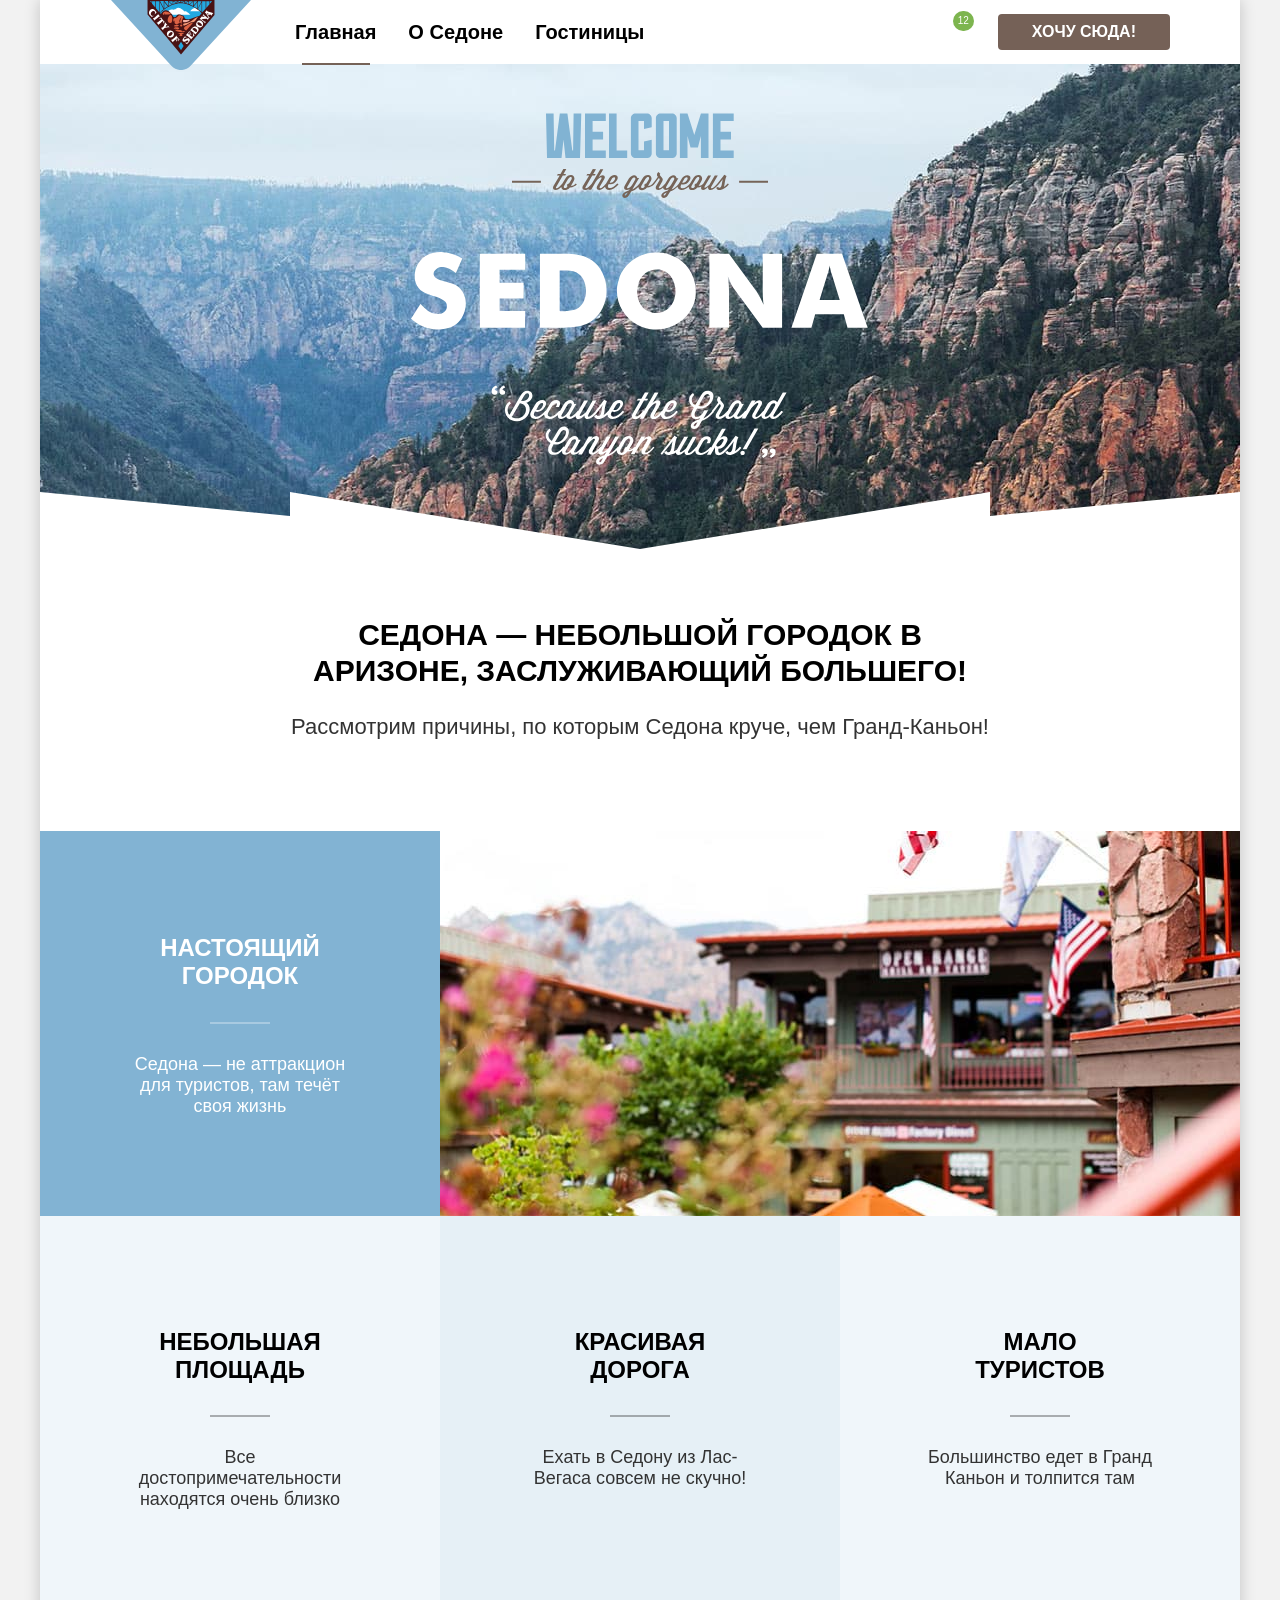
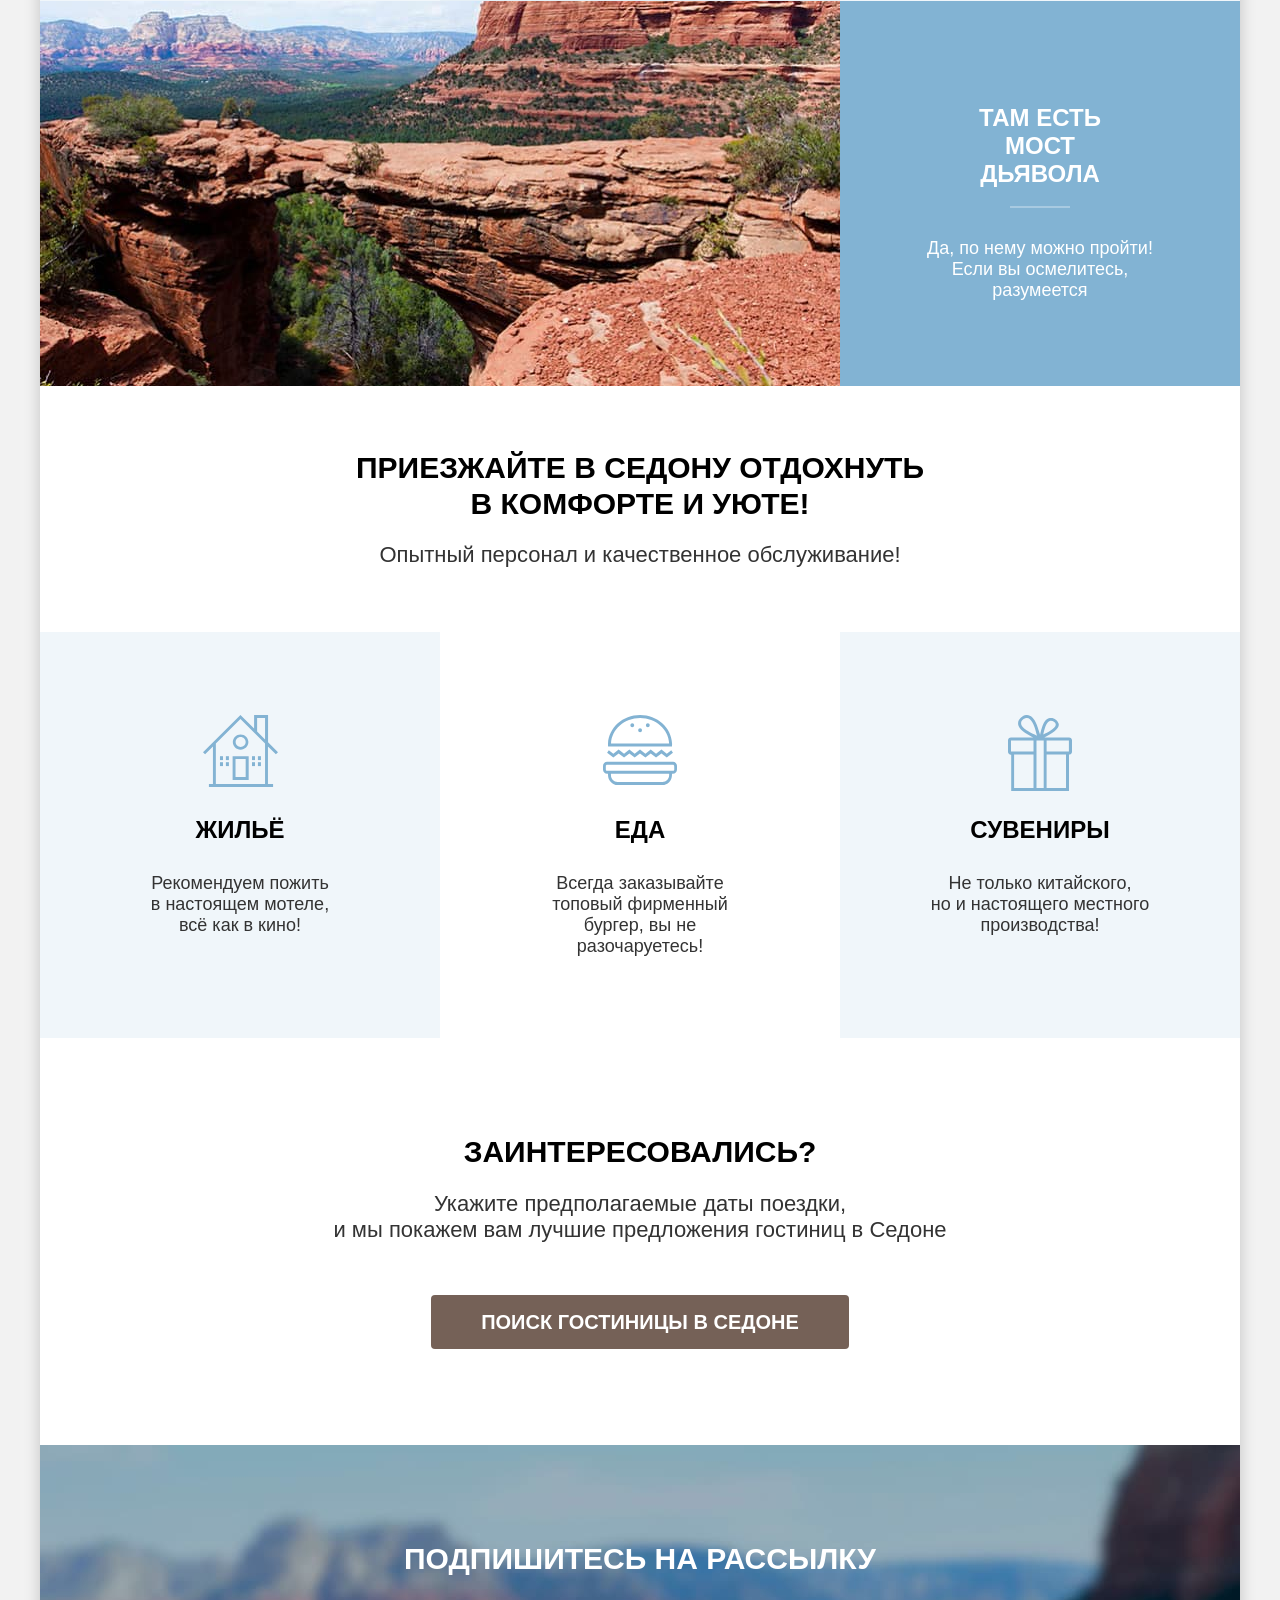
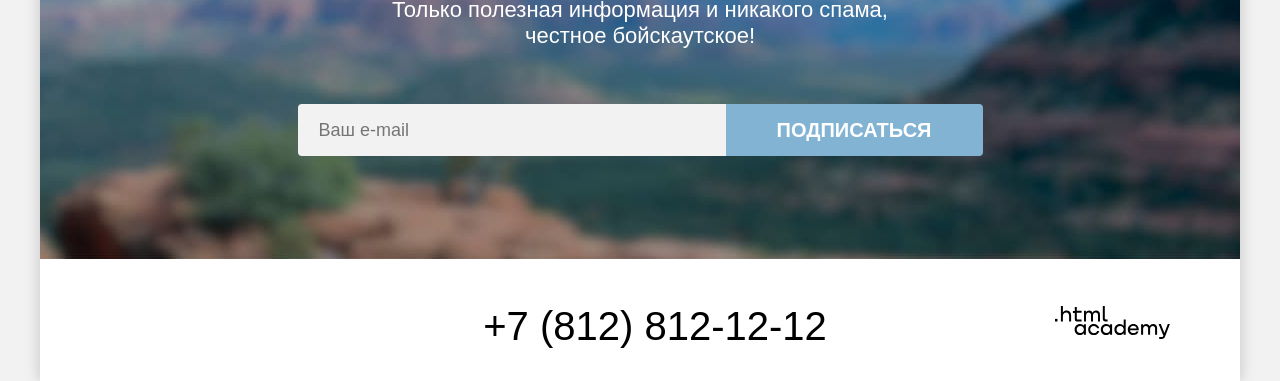
==== index.html @ 27dc3d80 "обновляет разметку и стили главной страницы" ====
<!DOCTYPE html>
<html lang="ru">

  <head>
    <meta charset="utf-8">
    <title>HTML Academy: Седона</title>
    <link rel="shortcut icon" href="./images/favicon.ico" type="image/x-icon" />
    <link rel="stylesheet" href="./styles/style.css">
  </head>

  <body>
    <div class="container">
      <header class="header">
        <a class="logo-link" href="#">
          <img class="logo-img" src="./images/logo/logo-sedona.svg" alt="Логотип Седоны" width="140" height="70">
        </a>
        <nav class="header-nav">
          <ul class="nav">
            <li class="nav-item">
              <a class="nav-link active" href="#">Главная</a>
            </li>
            <li class="nav-item">
              <a class="nav-link" href="#">О Седоне</a>
            </li>
            <li class="nav-item">
              <a class="nav-link" href="#">Гостиницы</a>
            </li>
          </ul>
          <ul class="user-nav">
            <li class="user-nav-item">
              <a class="user-nav-link search" href="#">
                <span class="visually-hidden">Поиск по сайту.</span>
              </a>
            </li>
            <li class="user-nav-item">
              <a class="user-nav-link favorite" href="#">
                <span class="visually-hidden">Избранные гостиницы и их количество.</span>
                <span class="favorite-number">12</span>
              </a>
            </li>
            <li class="user-nav-item">
              <a class="user-nav-link wish" href="#">Хочу сюда!</a>
            </li>
          </ul>
        </nav>
      </header>
      <main class="main">
        <section class="welcome">
          <h1 class="visually-hidden">Туристический центр Седона.</h1>
          <img class="welkome-img" src="./images/welkome/welcome-text.svg"
            alt="Надпись добро пожаловать в Седону на фоне каньёна." width="458" height="352">
        </section>
        <section class="reasons">
          <div class="description">
            <h2 class="description-title">
              Седона — небольшой городок в Аризоне, заслуживающий большего!
            </h2>
            <p class="description-text">
              Рассмотрим причины, по которым Седона круче, чем Гранд-Каньон!
            </p>
          </div>
          <ul class="reasons-list">
            <li class="reasons-list-img">
              <div class="reasons-box">
                <h3 class="reasons-img-title">Настоящий городок</h3>
                <p class="reasons-img-text">
                  Седона — не аттракцион для туристов, там течёт своя жизнь
                </p>
              </div>
              <img class="reasons-img" src="./images/reasons/real-city.jpg" alt="Фотография города с зеленью и домом."
                width="800" height="385">
            </li>
            <li class="reasons-list-item">
              <div class="reasons-box">
                <h3 class="reasons-list-title">Небольшая площадь</h3>
                <p class="reasons-list-text">
                  Все достопримечательности находятся очень близко
                </p>
              </div>
            </li>
            <li class="reasons-list-item">
              <div class="reasons-box">
                <h3 class="reasons-list-title">Красивая дорога</h3>
                <p class="reasons-list-text">
                  Ехать в Седону из Лас-Вегаса совсем не скучно!
                </p>
              </div>
            </li>
            <li class="reasons-list-item">
              <div class="reasons-box">
                <h3 class="reasons-list-title">Мало туристов</h3>
                <p class="reasons-list-text">
                  Большинство едет в Гранд Каньон и толпится там
                </p>
              </div>
            </li>
            <li class="reasons-list-img">
              <img class="reasons-img" src="./images/reasons/devil-bridge.jpg"
                alt="Фотография каньёна с каменным мостом." width="800" height="385">
              <div class="reasons-box">
                <h3 class="reasons-img-title">Там есть мост дьявола</h3>
                <p class="reasons-img-text">
                  Да, по нему можно пройти! Если вы осмелитесь, разумеется
                </p>
              </div>
            </li>
          </ul>
        </section>
        <section class="invite">
          <div class="invate-text-box">
            <h2 class="invite-title">
              Приезжайте в Седону отдохнуть в&nbsp;комфорте и уюте!
            </h2>
            <p class="invite-text">
              Опытный персонал и качественное обслуживание!
            </p>
          </div>
          <ul class="invite-card">
            <li class="invite-card-item house">
              <h3 class="invite-card-title">Жильё</h3>
              <p class="invite-card-text">
                Рекомендуем пожить в&nbsp;настоящем мотеле,
                <br>всё как в кино!
              </p>
            </li>
            <li class="invite-card-item food">
              <h3 class="invite-card-title">Еда</h3>
              <p class="invite-card-text">
                Всегда заказывайте топовый&nbsp;фирменный бургер, вы не разочаруетесь!
              </p>
            </li>
            <li class="invite-card-item present">
              <h3 class="invite-card-title">Сувениры</h3>
              <p class="invite-card-text">
                Не только китайского,
                <br>но и настоящего местного производства!
              </p>
            </li>
          </ul>
        </section>
        <section class="hotels">
          <h2 class="hotels-title">Заинтересовались?</h2>
          <p class="hotels-text">
            Укажите предполагаемые даты поездки,
            <br>и мы покажем вам лучшие предложения гостиниц в Седоне
          </p>
          <a class="hotels-link" href="#">Поиск гостиницы в Седоне</a>
        </section>
        <section class="subscription">
          <div class="subscription-box">
            <h2 class="subscription-tittle">Подпишитесь на рассылку</h2>
            <p class="subscription-text">
              Только полезная информация и никакого спама, честное бойскаутское!
            </p>
          </div>

          <form class="subscription-form" action="https://echo.htmlacademy.ru/" method="post">
            <input class="form-input" type="email" name="user-email" placeholder="Ваш e-mail" required>
            <button class="form-button" type="submit">Подписаться</button>
          </form>
        </section>
      </main>
      <footer class="footer">
        <section class="social">
          <h2 class="visually-hidden">Социальные сети.</h2>
          <ul class="social-list">
            <li class="social-item">
              <a class="social-link vk" href="https://vk.com/htmlacademy">
                <span class="visually-hidden">В Контакте.</span>
              </a>
            </li>
            <li class="social item">
              <a class="social-link telegram" href="https://t.me/htmlacademy">
                <span class="visually-hidden">Телеграм.</span>
              </a>
            </li>
            <li class="social item">
              <a class="social-link youtube" href="https://www.youtube.com/user/htmlacademyru">
                <span class="visually-hidden">Ютуб.</span>
              </a>
            </li>
          </ul>
        </section>
        <div>
          <a class="phone" href="tel:+78128121212">+7 (812) 812-12-12</a>
        </div>
        <div><a class="academy-link" href="https://htmlacademy.ru/">
            <img src="./images/logo/academy-logo.svg" alt="Логитип HTML академии." width="115" height="33">
          </a></div>

      </footer>
    </div>
  </body>

</html>
---- styles/style.css ----
@font-face {
	font-family: "PT Sans";
	src: url("../fonts/ptsans-400.woff2") format("woff2");
	font-weight: 400;
	font-style: normal;
	font-display: swap;
}

@font-face {
	font-family: "PT Sans";
	src: url("../fonts/ptsans-700.woff2") format("woff2");
	font-weight: 700;
	font-style: normal;
	font-display: swap;
}

.visually-hidden {
	position: absolute;
	width: 1px;
	height: 1px;
	margin: -1px;
	padding: 0;
	overflow: hidden;
	border: 0;
	clip: rect(0 0 0 0);
}

body {
	margin: 0;
	font-family: "PT Sans", Arial, sans-serif;
	font-weight: 400;
	font-size: 18px;
	line-height: 21px;
	background-color: #f2f2f2;
}

.container {
	display: flex;
	flex-direction: column;
	min-height: 100vh;
	background-color: #ffffff;
	width: 1200px;
	margin: 0 auto;
	box-shadow: 0 0 15px 0 rgba(0, 0, 0, 0.2);

}

.header {
	position: relative;

}

.logo-link {
	position: absolute;
	top: 0;
	left: 71px;
}

.logo-img {}

.header-nav {
	display: flex;
	justify-content: space-between;
	margin-left: 239px;
	margin-right: 70px;
}

.nav {
	margin: 0;
	padding: 0;
	list-style: none;
	display: flex;
	flex-wrap: wrap;
	max-width: 500px;
}

.nav-item {}

.nav-link {
	display: block;
	box-sizing: border-box;
	padding: 20px 16px;
	color: #000000;
	font-weight: 700;
	font-size: 20px;
	line-height: 24px;
	text-decoration: none;

}

.active {
	position: relative;
}

.active::before {
	position: absolute;
	content: "";
	width: 68px;
	height: 2px;
	background-color: #756257;
	bottom: -1px;
	left: calc(50% - 34px);
}

.user-nav {
	margin: 0;
	padding: 14px 0 14px;
	list-style: none;
	width: 320px;
	display: flex;
	flex-wrap: wrap;
	justify-content: flex-end;
}

.user-nav-item {}

.user-nav-link {
	display: block;
	text-decoration: none;
	margin-right: 9px;
}

.search {
	width: 36px;
	height: 36px;
	background-image: url("../images/icons/search.svg");
	background-position: center;
	background-repeat: no-repeat;

}

.favorite {
	width: 36px;
	height: 36px;
	background-image: url("../images/icons/favorites.svg");
	background-repeat: no-repeat;
	background-position: center;
	position: relative;
}

.favorite-number {
	color: #ffffff;
	font-weight: 400;
	font-size: 10px;
	line-height: 10px;
	background-color: #7DB54F;
	min-width: 20px;
	height: 20px;
	border-radius: 12px;
	position: absolute;
	left: 15px;
	top: -3px;
	box-sizing: border-box;
	padding: 5px;
}

.wish {
	color: #ffffff;
	font-weight: 700;
	font-size: 16px;
	line-height: 20px;
	background-color: #756157;
	text-transform: uppercase;
	border-radius: 4px;
	padding: 8px 34px;
	max-width: 300px;
	margin-right: 0;
	margin-left: 15px;
}

.main {
	flex-grow: 1;
}

.welcome {
	background-color: #2d4758;
	background-image: url(../images/welkome/white-vector.svg), url(../images/welkome/index-background.jpg);
	background-repeat: no-repeat;
	background-size: 100% auto, cover;
	background-position: bottom, 0 0;
	min-height: 485px;
	box-sizing: border-box;
}

.welkome-img {
	display: block;
	margin: 0 auto;
	padding-top: 49px;
	padding-bottom: 84px;
}

.reasons {}

.description {
	margin: 0 auto;
	padding: 43px 0 69px;
	text-align: center;
	max-width: 700px;
}

.description-title {
	color: #000000;
	font-weight: 700;
	font-size: 30px;
	line-height: 36px;
	text-transform: uppercase;
}

.description-text {
	color: #333333;
	font-weight: 400;
	font-size: 22px;
	line-height: 26px;
}

.reasons-list {
	margin: 0;
	padding: 0;
	list-style: none;
	display: flex;
	flex-wrap: wrap;
}

.reasons-list-item {
	width: 400px;
	min-height: 385px;
	background-color: rgba(131, 179, 211, 0.12);
	flex-grow: 1;
}

.reasons-list-item:nth-child(2n-1) {
	background-color: rgba(131, 179, 211, 0.2);
}

.reasons-list-img {
	display: flex;
	width: 100%;
	background: #82b3d3;
	flex-grow: 1;
}

.reasons-img {
	display: block;
	min-width: 800px;
	height: auto;
	object-fit: cover;
}

.reasons-box {
	display: flex;
	flex-wrap: wrap;
	width: 230px;
	margin: 0 auto;
}

.reasons-list-title {
	position: relative;
	color: #000000;
	font-weight: 700;
	font-size: 24px;
	line-height: 28px;
	text-align: center;
	text-transform: uppercase;
	width: 175px;
	margin: 0 auto;
	padding: 112px 0 33px;
}

.reasons-list-title::before {
	position: absolute;
	content: "";
	width: 60px;
	height: 2px;
	background-color: rgba(0, 0, 0, 0.3);
	bottom: 0;
	left: calc(50% - 30px);
}

.reasons-list-text {
	color: #333333;
	font-weight: 400;
	font-size: 18px;
	line-height: 21px;
	text-align: center;
	padding: 12px 0 46px;
}

.reasons-img-title {
	position: relative;
	color: #ffffff;
	font-weight: 700;
	font-size: 24px;
	line-height: 28px;
	text-align: center;
	text-transform: uppercase;
	width: 172px;
	margin: 0 auto;
	padding: 103px 0 0;
}

.reasons-img-title::before {
	position: absolute;
	content: "";
	width: 60px;
	height: 2px;
	background-color: rgba(255, 255, 255, 0.3);
	bottom: 0;
	left: calc(50% - 30px);
}

.reasons-img-text {
	color: #ffffff;
	font-weight: 400;
	font-size: 18px;
	line-height: 21px;
	text-align: center;
	padding: 12px 0 46px;
}


.invite {}

.invate-text-box {
	max-width: 600px;
	margin: 0 auto;
	padding: 0;
	box-sizing: border-box;

}

.invite-title {
	margin: 0;
	padding: 64px 0 20px;
	color: #000000;
	font-weight: 700;
	font-size: 30px;
	line-height: 36px;
	text-align: center;
	text-transform: uppercase;

}

.invite-text {
	margin: 0;
	padding: 0 0 64px;
	color: #333333;
	font-weight: 400;
	font-size: 22px;
	line-height: 26px;
	text-align: center;
}

.invite-card {
	margin: 0;
	padding: 0;
	list-style: none;
	display: flex;
	flex-wrap: wrap;
}

.invite-card-item {
	width: 400px;
	padding: 184px 0 81px;
	text-align: center;
	background-repeat: no-repeat;
	background-position: center 83px;
	flex-grow: 1;
}

.invite-card-item:nth-child(2n-1) {
	background-color: rgba(131, 179, 211, 0.12);
}

.invite-card-title {
	color: #000000;
	font-weight: 700;
	font-size: 24px;
	line-height: 28px;
	text-transform: uppercase;
	width: 230px;
	margin: 0 auto 29px;
}

.invite-card-text {
	color: #333333;
	font-weight: 400;
	font-size: 18px;
	line-height: 21px;
	width: 230px;
	margin: 0 auto;
}

.house {
	background-image: url(../images/invite-card/house.svg);
}

.food {
	background-image: url(../images/invite-card/food.svg);
}

.present {
	background-image: url(../images/invite-card/present.svg);
}

.hotels {
	text-align: center;
	max-width: 700px;
	margin: 0 auto;
	padding: 96px 0 44px;
	box-sizing: border-box;
}

.hotels-title {
	margin: 0 0 21px;
	color: #000000;
	font-weight: 700;
	font-size: 30px;
	line-height: 36px;
	text-transform: uppercase;
}

.hotels-text {
	margin: 0;
	color: #333333;
	font-weight: 400;
	font-size: 22px;
	line-height: 26px;
}

.hotels-link {
	display: inline-block;
	color: #ffffff;
	font-weight: 700;
	font-size: 20px;
	line-height: 36px;
	background-color: #756157;
	text-transform: uppercase;
	text-decoration: none;
	border-radius: 4px;
	padding: 9px 50px;
	margin: 52px 0;
}

.subscription {
	background-color: #2d4758;
	background-image: url(../images/form/input-background.jpg);
	background-repeat: no-repeat;
	background-size: cover;
	background-position: 0 0;
	min-height: 414px;
	box-sizing: border-box;
}

.subscription-box {
	max-width: 500px;
	margin: 0 auto;
	text-align: center;
}

.subscription-tittle {
	margin: 0;
	color: #ffffff;
	font-weight: 700;
	font-size: 30px;
	line-height: 36px;
	text-transform: uppercase;
	padding: 96px 0 20px;
}

.subscription-text {
	margin: 0 0 55px;
	color: #ffffff;
	font-weight: 400;
	font-size: 22px;
	line-height: 26px;

}

.subscription-form {
	display: flex;
	margin: 0 auto;
	width: 685px;
}

.form-input {
	width: 452px;
	font-family: inherit;
	color: #000000;
	font-weight: 400;
	font-size: 18px;
	line-height: 24px;
	background-color: #f2f2f2;
	padding-left: 21px;
	border: none;
	border-top-left-radius: 4px;
	border-bottom-left-radius: 4px;
}

.form-button {
	font-family: inherit;
	color: #ffffff;
	font-weight: 700;
	font-size: 20px;
	line-height: 36px;
	text-align: center;
	text-transform: uppercase;
	background-color: #82B3D3;
	padding: 8px 51px;
	border: none;
	border-top-right-radius: 4px;
	border-bottom-right-radius: 4px;
}

.footer {
	display: flex;
	padding: 47px 70px 30px;
	column-gap: 145px;
}

.social {}

.social-list {
	margin: 0;
	padding: 0;
	list-style: none;
	display: flex;
	flex-wrap: wrap;
	width: 200px;
}

.social-item {}

.social-link {
	display: block;
	width: 47px;
	height: 40px;
	background-repeat: no-repeat;
	background-position: center;
}

.vk {
	background-image: url("../images/icons/icon-vk.svg");
}

.telegram {
	background-image: url("../images/icons/icon-telegram.svg");
}

.youtube {
	background-image: url("../images/icons/icon-youtube.svg");
}

.phone {
	display: block;
	color: #000000;
	font-weight: 400;
	font-size: 40px;
	line-height: 40px;
	text-transform: uppercase;
	text-align: center;
	text-decoration: none;
	width: 400px;
	flex-grow: 1;
	white-space: nowrap;
	padding: 0 0 5px;
}

.academy-link {
	width: 170px;
	text-align: end;
	display: block;
}
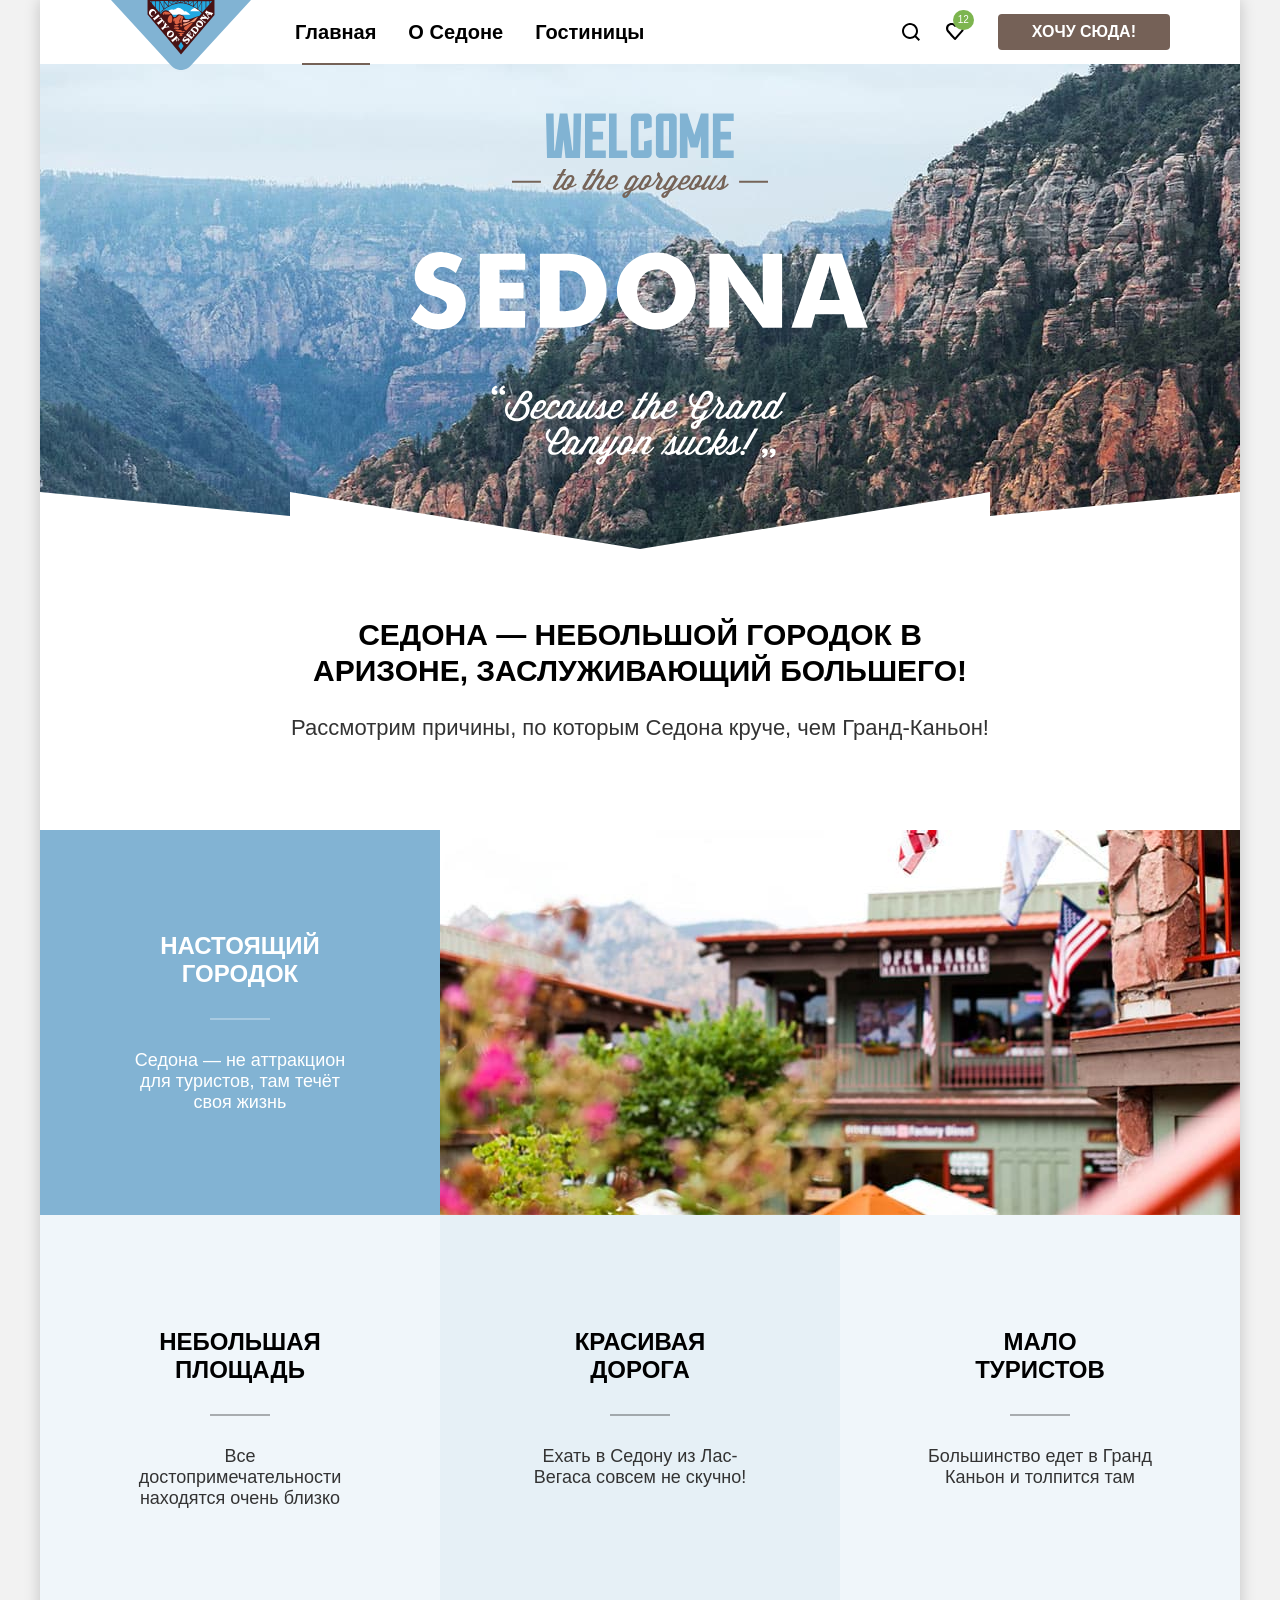
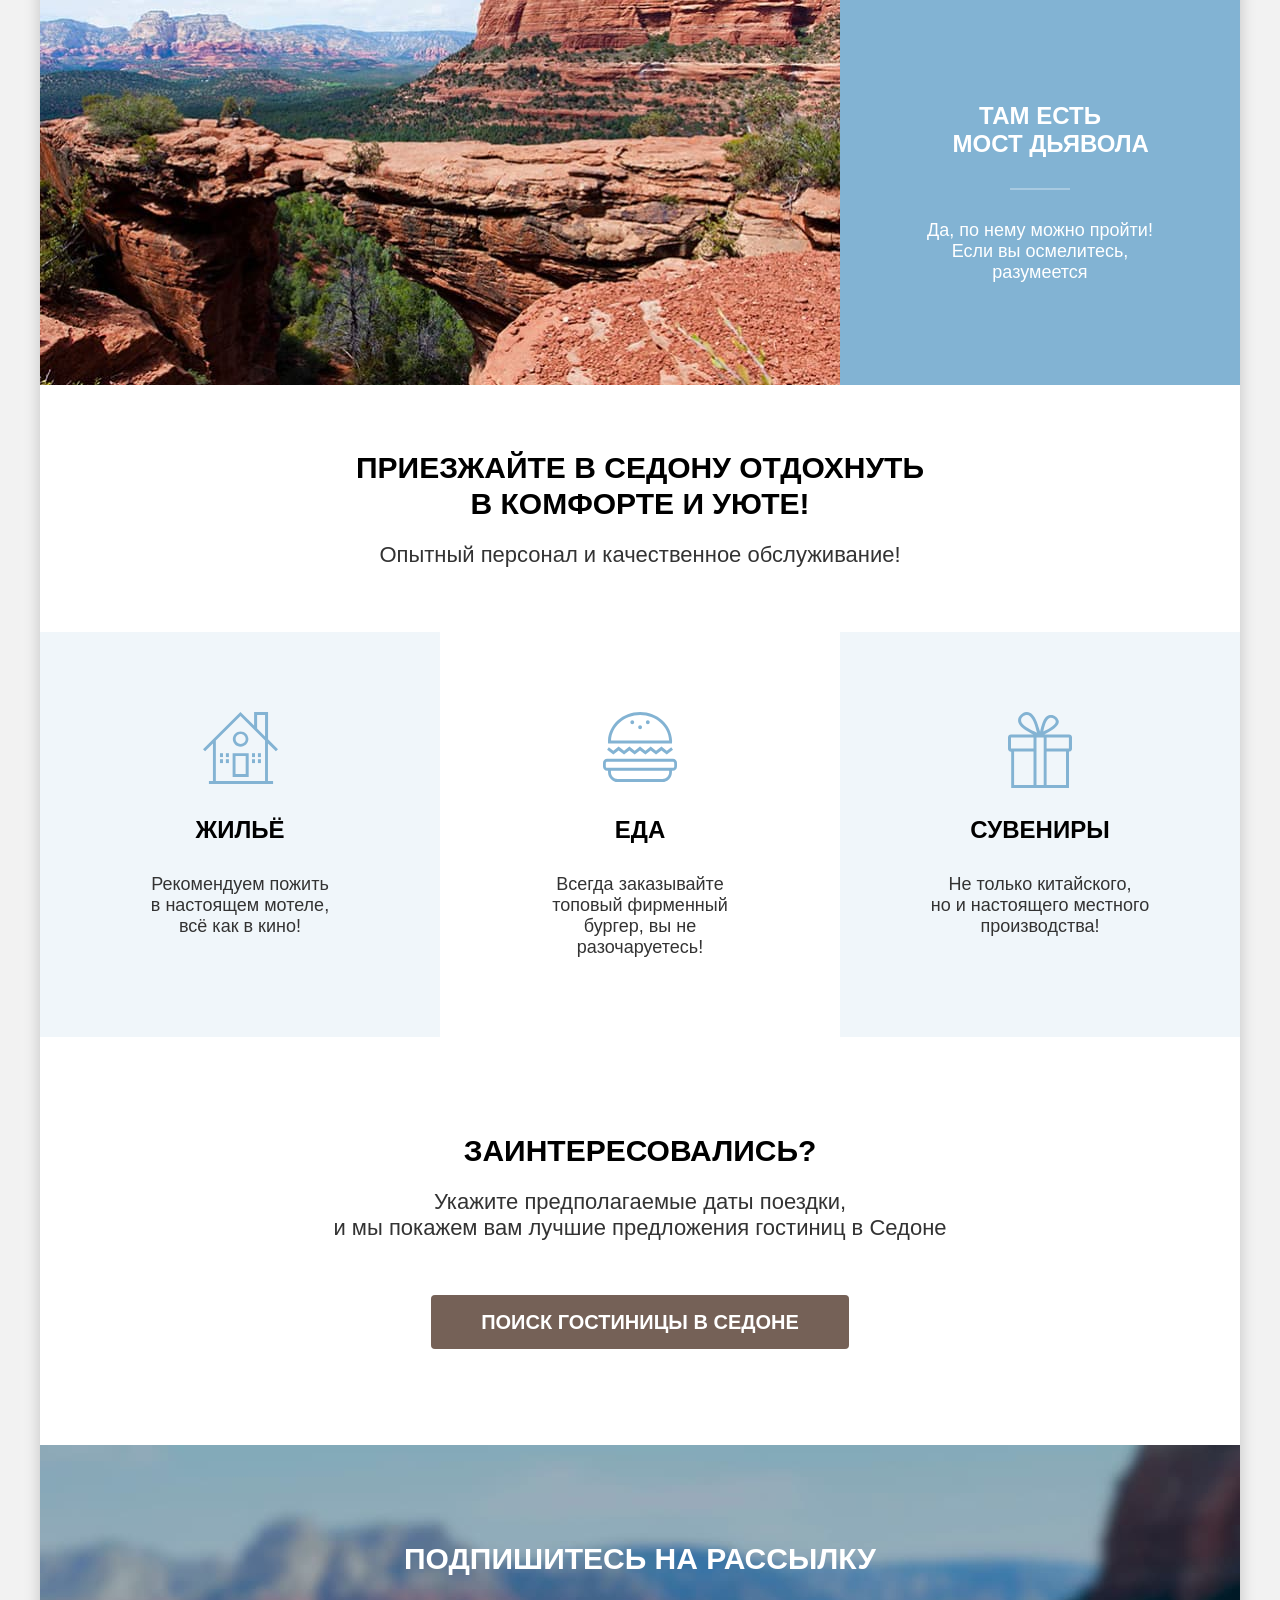
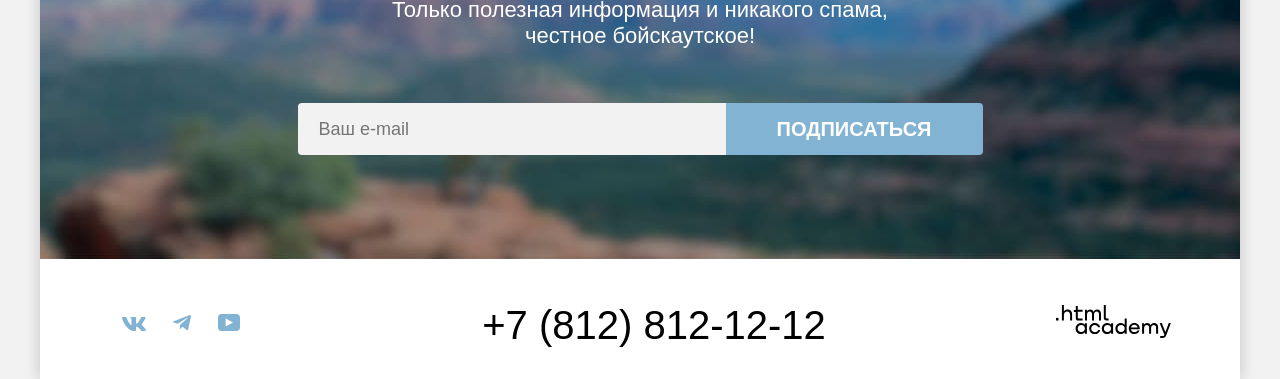
==== commit 3abd33ca: "исправляет отступы и блок подписки" ====
--- a/index.html
+++ b/index.html
@@ -23,17 +23,27 @@
               <a class="nav-link" href="#">О Седоне</a>
             </li>
             <li class="nav-item">
-              <a class="nav-link" href="#">Гостиницы</a>
+              <a class="nav-link" href="./hotels.html">Гостиницы</a>
             </li>
           </ul>
           <ul class="user-nav">
             <li class="user-nav-item">
               <a class="user-nav-link search" href="#">
+                <svg width="18" height="18" viewBox="0 0 18 18" fill="none" xmlns="http://www.w3.org/2000/svg">
+                  <path
+                    d="M18 16.5083L14.3 12.8287C15.3 11.5359 16 9.8453 16 7.9558C16 3.58011 12.4 0 8 0C3.6 0 0 3.67956 0 8.05525C0 12.4309 3.6 16.011 8 16.011C9.8 16.011 11.5 15.4144 12.9 14.3204L16.6 18L18 16.5083ZM8 14.0221C4.7 14.0221 2 11.337 2 8.05525C2 4.77348 4.7 2.0884 8 2.0884C11.3 2.0884 14 4.77348 14 8.05525C14 11.337 11.3 14.0221 8 14.0221Z"
+                    fill="currentColor" />
+                </svg>
                 <span class="visually-hidden">Поиск по сайту.</span>
               </a>
             </li>
             <li class="user-nav-item">
               <a class="user-nav-link favorite" href="#">
+                <svg width="18" height="17" viewBox="0 0 18 17" fill="none" xmlns="http://www.w3.org/2000/svg">
+                  <path
+                    d="M8.9 17C8.6 17 8.3 16.9 8.1 16.6C2.7 10.5 1.4 9.1 1.1 8.7C0.4 7.8 0 6.6 0 5.4C0 2.4 2.4 0 5.5 0C6.8 0 8 0.5 9 1.3C10 0.5 11.3 0 12.5 0C15.5 0 18 2.4 18 5.4C18 6.7 17.5 7.9 16.7 8.8L9.7 16.7C9.5 16.9 9.3 17 8.9 17ZM2.9 7.5C3.2 7.9 6.4 11.5 9 14.4L15.2 7.4C15.7 6.9 15.9 6.2 15.9 5.4C15.9 3.6 14.4 2.1 12.6 2.1C11.6 2.1 10.6 2.6 9.9 3.4C9.6 3.7 9.3 3.8 9 3.8C8.7 3.8 8.4 3.6 8.2 3.4C7.5 2.6 6.5 2.1 5.5 2.1C3.7 2.1 2.2 3.6 2.2 5.4C2.1 6.3 2.5 7 2.9 7.5C2.8 7.5 2.8 7.5 2.9 7.5Z"
+                    fill="currentColor" />
+                </svg>
                 <span class="visually-hidden">Избранные гостиницы и их количество.</span>
                 <span class="favorite-number">12</span>
               </a>
@@ -61,9 +71,9 @@
           </div>
           <ul class="reasons-list">
             <li class="reasons-list-img">
-              <div class="reasons-box">
-                <h3 class="reasons-img-title">Настоящий городок</h3>
-                <p class="reasons-img-text">
+              <div class="reasons-box reasons-box-img">
+                <h3 class="reasons-list-title reasons-img-title">Настоящий городок</h3>
+                <p class="reasons-list-text reasons-img-text">
                   Седона — не аттракцион для туристов, там течёт своя жизнь
                 </p>
               </div>
@@ -97,9 +107,9 @@
             <li class="reasons-list-img">
               <img class="reasons-img" src="./images/reasons/devil-bridge.jpg"
                 alt="Фотография каньёна с каменным мостом." width="800" height="385">
-              <div class="reasons-box">
-                <h3 class="reasons-img-title">Там есть мост дьявола</h3>
-                <p class="reasons-img-text">
+              <div class="reasons-box reasons-box-img">
+                <h3 class="reasons-list-title reasons-img-title">Там есть мост&nbsp;дьявола</h3>
+                <p class="reasons-list-text reasons-img-text">
                   Да, по нему можно пройти! Если вы осмелитесь, разумеется
                 </p>
               </div>
@@ -146,9 +156,9 @@
           </p>
           <a class="hotels-link" href="#">Поиск гостиницы в Седоне</a>
         </section>
-        <section class="subscription">
+        <section class="subscription subscription-index">
           <div class="subscription-box">
-            <h2 class="subscription-tittle">Подпишитесь на рассылку</h2>
+            <h2 class="subscription-title">Подпишитесь на рассылку</h2>
             <p class="subscription-text">
               Только полезная информация и никакого спама, честное бойскаутское!
             </p>
@@ -166,17 +176,32 @@
           <ul class="social-list">
             <li class="social-item">
               <a class="social-link vk" href="https://vk.com/htmlacademy">
-                <span class="visually-hidden">В Контакте.</span>
+                <svg width="24" height="14" viewBox="0 0 24 14" fill="none" xmlns="http://www.w3.org/2000/svg">
+                  <path fill-rule="evenodd" clip-rule="evenodd"
+                    d="M23.45 0.948C23.616 0.402 23.45 0 22.655 0H20.03C19.362 0 19.054 0.347 18.887 0.73C18.887 0.73 17.552 3.926 15.661 6.002C15.049 6.604 14.771 6.795 14.437 6.795C14.27 6.795 14.019 6.604 14.019 6.057V0.948C14.019 0.292 13.835 0 13.279 0H9.151C8.734 0 8.483 0.304 8.483 0.593C8.483 1.214 9.429 1.358 9.526 3.106V6.904C9.526 7.737 9.373 7.888 9.039 7.888C8.149 7.888 5.984 4.677 4.699 1.003C4.45 0.288 4.198 0 3.527 0H0.9C0.15 0 0 0.347 0 0.73C0 1.412 0.89 4.8 4.145 9.281C6.315 12.341 9.37 14 12.153 14C13.822 14 14.028 13.632 14.028 12.997V10.684C14.028 9.947 14.186 9.8 14.715 9.8C15.105 9.8 15.772 9.992 17.33 11.467C19.11 13.216 19.403 14 20.405 14H23.03C23.78 14 24.156 13.632 23.94 12.904C23.702 12.18 22.852 11.129 21.725 9.882C21.113 9.172 20.195 8.407 19.916 8.024C19.527 7.533 19.638 7.314 19.916 6.877C19.916 6.877 23.116 2.451 23.449 0.948H23.45Z"
+                    fill="currentColor" />
+                </svg>
+                <span class="visually-hidden">Ссылка на Вконтакте.</span>
               </a>
             </li>
             <li class="social item">
               <a class="social-link telegram" href="https://t.me/htmlacademy">
-                <span class="visually-hidden">Телеграм.</span>
+                <svg width="18" height="16" viewBox="0 0 18 16" fill="none" xmlns="http://www.w3.org/2000/svg">
+                  <path
+                    d="M16.785 0.0992597L0.840489 6.24776C-0.247661 6.68481 -0.241365 7.29184 0.640845 7.56253L4.73445 8.83953L14.2058 2.8637C14.6537 2.59121 15.0629 2.7378 14.7265 3.03636L7.05283 9.96185H7.05103L7.05283 9.96275L6.77045 14.1823C7.18413 14.1823 7.36669 13.9925 7.59871 13.7686L9.58705 11.8351L13.7229 14.89C14.4855 15.31 15.0332 15.0941 15.2229 14.1841L17.9379 1.38885C18.2158 0.274623 17.5126 -0.229883 16.785 0.0992597Z"
+                    fill="currentColor" />
+                </svg>
+                <span class="visually-hidden">Ссылка на Телеграм.</span>
               </a>
             </li>
             <li class="social item">
               <a class="social-link youtube" href="https://www.youtube.com/user/htmlacademyru">
-                <span class="visually-hidden">Ютуб.</span>
+                <svg width="22" height="17" viewBox="0 0 22 17" fill="none" xmlns="http://www.w3.org/2000/svg">
+                  <path
+                    d="M18.607 0H3.17413C1.31343 0 0 1.59375 0 3.4V13.4937C0 15.4062 1.31343 17 3.17413 17H18.8259C20.4677 17 22 15.4062 22 13.6V3.4C21.7811 1.59375 20.4677 0 18.607 0ZM7.66169 12.5375V4.4625L14.995 8.5L7.66169 12.5375Z"
+                    fill="currentColor" />
+                </svg>
+                <span class="visually-hidden">Ссылка на Ютуб.</span>
               </a>
             </li>
           </ul>
@@ -185,7 +210,42 @@
           <a class="phone" href="tel:+78128121212">+7 (812) 812-12-12</a>
         </div>
         <div><a class="academy-link" href="https://htmlacademy.ru/">
-            <img src="./images/logo/academy-logo.svg" alt="Логитип HTML академии." width="115" height="33">
+            <svg width="115" height="33" viewBox="0 0 115 33" role="img" aria-label="Логотип HTML академии" fill="none"
+              xmlns="http://www.w3.org/2000/svg">
+              <path d="M0 12.9V15.5H2.5V12.9H0Z" fill="black" />
+              <path
+                d="M11.6 4.5C10 4.5 8.8 5.2 8 6.2H7.9V0H5.9V15.5H7.9V10.2C7.9 8.1 9.2 6.6 11.2 6.6C13 6.6 14.1 8 14.1 9.8V15.5H16.1V9.4C16.2 6.4 14.3 4.5 11.6 4.5Z"
+                fill="currentColor" />
+              <path
+                d="M26.6 4.8H21.8V1.1H19.8V4.9H17.9V6.9H19.8V12.9C19.8 14.6 20.8 15.6 22.5 15.6H26.6V13.6H22.9C22.2 13.6 21.8 13.2 21.8 12.5V6.8H26.6V4.8Z"
+                fill="currentColor" />
+              <path
+                d="M41.1 4.6C39.5 4.6 38.2 5.4 37.6 6.7H37.5C36.9 5.5 35.7 4.6 34.1 4.6C32.7 4.6 31.6 5.4 31 6.4H30.9V4.8H29V15.4H31V10C31 8 32 6.5 33.6 6.5C35.1 6.5 36 7.5 36 9.1V15.4H38V9.8C38 7.4 39.4 6.5 40.6 6.5C42.1 6.5 43 7.5 43 9.1V15.4H45V8.9C45.1 6.4 43.6 4.6 41.1 4.6Z"
+                fill="currentColor" />
+              <path d="M47.8 12.7C47.8 14.4 48.8 15.4 50.6 15.4H52.6V13.4H50.9C50.2 13.4 49.8 13 49.8 12.3V0H47.8V12.7Z"
+                fill="currentColor" />
+              <path
+                d="M28.9 19.7C28 18.6 26.7 17.9 25 17.9C21.9 17.9 19.6 20.2 19.6 23.5C19.6 26.8 21.9 29.1 25 29.1C26.8 29.1 28 28.3 28.8 27.2H28.9V28.8H30.9V18.2H28.9V19.7ZM25.3 27.1C23.1 27.1 21.7 25.5 21.7 23.5C21.7 21.5 23.1 19.9 25.3 19.9C27.5 19.9 28.9 21.5 28.9 23.5C28.9 25.4 27.5 27.1 25.3 27.1Z"
+                fill="currentColor" />
+              <path
+                d="M44.2 22C43.7 19.6 41.6 17.9 38.8 17.9C35.4 17.9 33.2 20.4 33.2 23.5C33.2 26.6 35.4 29.1 38.8 29.1C41.6 29.1 43.7 27.3 44.2 24.9H42.1C41.7 26.2 40.4 27.2 38.8 27.2C36.6 27.2 35.2 25.6 35.2 23.6C35.2 21.6 36.6 20 38.8 20C40.4 20 41.6 21 42.1 22.2H44.2V22Z"
+                fill="currentColor" />
+              <path
+                d="M55.1 19.7C54.2 18.6 52.9 17.9 51.2 17.9C48.1 17.9 45.8 20.2 45.8 23.5C45.8 26.8 48.1 29.1 51.2 29.1C53 29.1 54.2 28.3 55 27.2H55.1V28.8H57.1V18.2H55.1V19.7ZM51.5 27.1C49.3 27.1 47.9 25.5 47.9 23.5C47.9 21.5 49.3 19.9 51.5 19.9C53.7 19.9 55.1 21.5 55.1 23.5C55.1 25.4 53.6 27.1 51.5 27.1Z"
+                fill="currentColor" />
+              <path
+                d="M68.7 19.8C67.8 18.7 66.5 17.9 64.8 17.9C61.7 17.9 59.4 20.2 59.4 23.5C59.4 26.8 61.6 29.1 64.8 29.1C66.5 29.1 67.8 28.3 68.6 27.3H68.7V28.8H70.7V13.4H68.7V19.8ZM65.1 27.1C62.9 27.1 61.5 25.5 61.5 23.5C61.5 21.5 62.9 19.9 65.1 19.9C67.3 19.9 68.7 21.5 68.7 23.5C68.6 25.5 67.2 27.1 65.1 27.1Z"
+                fill="currentColor" />
+              <path
+                d="M78.3 17.9C75 17.9 72.8 20.4 72.8 23.5C72.8 26.5 74.9 29.1 78.3 29.1C80.8 29.1 82.8 27.8 83.5 25.5H81.4C80.9 26.5 79.8 27.1 78.4 27.1C76.5 27.1 75.1 25.8 75 24.2H83.8C84 20.6 81.8 17.9 78.3 17.9ZM78.3 19.8C80 19.8 81.3 20.8 81.6 22.4H75.1C75.4 20.9 76.6 19.8 78.3 19.8Z"
+                fill="currentColor" />
+              <path
+                d="M98.2 17.9C96.6 17.9 95.3 18.7 94.6 19.9H94.5C93.9 18.7 92.7 17.9 91.1 17.9C89.7 17.9 88.6 18.6 88 19.7V18.2H86.1V28.8H88.1V23.4C88.1 21.4 89.1 20 90.7 19.9C92.2 19.9 93.1 20.9 93.1 22.5V28.8H95.1V23.2C95.1 20.8 96.5 19.9 97.7 19.9C99.2 19.9 100.1 20.9 100.1 22.5V28.8H102.1V22.3C102.2 19.7 100.7 17.9 98.2 17.9Z"
+                fill="currentColor" />
+              <path
+                d="M109.4 27L105.8 18.1H103.6L108.4 29.7C108.1 30.6 107.7 30.9 106.7 30.9H104.2V32.9H106.7C108.5 32.9 109.5 32.1 110.2 30.3L114.9 18.1H112.8L109.4 27Z"
+                fill="currentColor" />
+            </svg>
           </a></div>
 
       </footer>
--- a/styles/style.css
+++ b/styles/style.css
@@ -18,11 +18,11 @@
 	position: absolute;
 	width: 1px;
 	height: 1px;
-	margin: -1px;
-	padding: 0;
 	overflow: hidden;
 	border: 0;
 	clip: rect(0 0 0 0);
+	margin: -1px;
+	padding: 0;
 }
 
 body {
@@ -40,14 +40,13 @@
 	min-height: 100vh;
 	background-color: #ffffff;
 	width: 1200px;
+	box-shadow: 0 0 15px 0 rgba(0, 0, 0, 0.2);
 	margin: 0 auto;
-	box-shadow: 0 0 15px 0 rgba(0, 0, 0, 0.2);
 
 }
 
 .header {
 	position: relative;
-
 }
 
 .logo-link {
@@ -55,8 +54,6 @@
 	top: 0;
 	left: 71px;
 }
-
-.logo-img {}
 
 .header-nav {
 	display: flex;
@@ -66,26 +63,36 @@
 }
 
 .nav {
-	margin: 0;
-	padding: 0;
 	list-style: none;
 	display: flex;
 	flex-wrap: wrap;
 	max-width: 500px;
-}
-
-.nav-item {}
+	margin: 0;
+	padding: 0;
+}
 
 .nav-link {
 	display: block;
-	box-sizing: border-box;
-	padding: 20px 16px;
 	color: #000000;
 	font-weight: 700;
 	font-size: 20px;
 	line-height: 24px;
 	text-decoration: none;
-
+	box-sizing: border-box;
+	padding: 20px 16px;
+}
+
+.nav-link:hover {
+	color: #756157;
+}
+
+.nav-link:focus {
+	color: #756157;
+	outline: none;
+}
+
+.nav-link:active {
+	color: rgba(117, 97, 87, 0.3);
 }
 
 .active {
@@ -103,39 +110,60 @@
 }
 
 .user-nav {
-	margin: 0;
-	padding: 14px 0 14px;
 	list-style: none;
 	width: 320px;
 	display: flex;
 	flex-wrap: wrap;
 	justify-content: flex-end;
-}
-
-.user-nav-item {}
+	margin: 0;
+	padding: 14px 0 14px;
+}
 
 .user-nav-link {
 	display: block;
 	text-decoration: none;
-	margin-right: 9px;
+	text-align: center;
+	box-sizing: border-box;
+	padding: 9px 44px 0 0;
 }
 
 .search {
 	width: 36px;
 	height: 36px;
-	background-image: url("../images/icons/search.svg");
-	background-position: center;
-	background-repeat: no-repeat;
-
+	color: #000000;
+}
+
+.search:hover {
+	color: #756157;
+}
+
+.search:focus {
+	color: #756157;
+	outline: none;
+}
+
+.search:active {
+	color: rgba(117, 97, 87, 0.3);
 }
 
 .favorite {
+	position: relative;
 	width: 36px;
 	height: 36px;
-	background-image: url("../images/icons/favorites.svg");
-	background-repeat: no-repeat;
-	background-position: center;
-	position: relative;
+	color: #000000;
+}
+
+.favorite:hover {
+	color: #756157;
+}
+
+.favorite:focus {
+	color: #756157;
+	outline: none;
+}
+
+.favorite:active {
+	color: rgba(117, 97, 87, 0.3);
 }
 
 .favorite-number {
@@ -143,13 +171,13 @@
 	font-weight: 400;
 	font-size: 10px;
 	line-height: 10px;
-	background-color: #7DB54F;
 	min-width: 20px;
 	height: 20px;
+	background-color: #7db54f;
 	border-radius: 12px;
 	position: absolute;
-	left: 15px;
-	top: -3px;
+	left: 7px;
+	top: -4px;
 	box-sizing: border-box;
 	padding: 5px;
 }
@@ -159,13 +187,26 @@
 	font-weight: 700;
 	font-size: 16px;
 	line-height: 20px;
+	text-transform: uppercase;
 	background-color: #756157;
-	text-transform: uppercase;
 	border-radius: 4px;
+	max-width: 300px;
 	padding: 8px 34px;
-	max-width: 300px;
-	margin-right: 0;
-	margin-left: 15px;
+	margin-left: 8px;
+}
+
+.wish:hover {
+	background-color: #615048;
+}
+
+.wish:focus {
+	background-color: #615048;
+	outline: none;
+}
+
+.wish:active {
+	background-color: #756157;
+	color: rgba(255, 255, 255, 0.3);
 }
 
 .main {
@@ -185,17 +226,14 @@
 .welkome-img {
 	display: block;
 	margin: 0 auto;
-	padding-top: 49px;
-	padding-bottom: 84px;
-}
-
-.reasons {}
+	padding: 49px 0 84px;
+}
 
 .description {
+	text-align: center;
+	max-width: 700px;
 	margin: 0 auto;
-	padding: 43px 0 69px;
-	text-align: center;
-	max-width: 700px;
+	padding: 68px 0 65px;
 }
 
 .description-title {
@@ -204,6 +242,7 @@
 	font-size: 30px;
 	line-height: 36px;
 	text-transform: uppercase;
+	margin: 0 0 26px;
 }
 
 .description-text {
@@ -211,14 +250,15 @@
 	font-weight: 400;
 	font-size: 22px;
 	line-height: 26px;
+	margin: 0 0 24px;
 }
 
 .reasons-list {
-	margin: 0;
-	padding: 0;
 	list-style: none;
 	display: flex;
 	flex-wrap: wrap;
+	margin: 0;
+	padding: 0;
 }
 
 .reasons-list-item {
@@ -232,25 +272,12 @@
 	background-color: rgba(131, 179, 211, 0.2);
 }
 
-.reasons-list-img {
-	display: flex;
-	width: 100%;
-	background: #82b3d3;
-	flex-grow: 1;
-}
-
-.reasons-img {
-	display: block;
-	min-width: 800px;
-	height: auto;
-	object-fit: cover;
-}
-
 .reasons-box {
 	display: flex;
 	flex-wrap: wrap;
 	width: 230px;
 	margin: 0 auto;
+	padding: 103px 0 90px;
 }
 
 .reasons-list-title {
@@ -263,7 +290,7 @@
 	text-transform: uppercase;
 	width: 175px;
 	margin: 0 auto;
-	padding: 112px 0 33px;
+	padding: 10px 0 32px;
 }
 
 .reasons-list-title::before {
@@ -282,103 +309,98 @@
 	font-size: 18px;
 	line-height: 21px;
 	text-align: center;
-	padding: 12px 0 46px;
+	margin: 0;
+	padding: 30px 0 0;
+}
+
+.reasons-box-img {
+	padding: 90px 0 90px;
+}
+
+.reasons-list-img {
+	display: flex;
+	width: 100%;
+	background: #82b3d3;
+	flex-grow: 1;
 }
 
 .reasons-img-title {
-	position: relative;
 	color: #ffffff;
+	padding: 12px 0 20px;
+}
+
+.reasons-img-title::before {
+	background-color: rgba(255, 255, 255, 0.3);
+}
+
+.reasons-img-text {
+	color: #ffffff;
+
+}
+
+.reasons-img {
+	display: block;
+	min-width: 800px;
+	height: auto;
+	object-fit: cover;
+}
+
+.invate-text-box {
+	max-width: 600px;
+	box-sizing: border-box;
+	margin: 0 auto;
+	padding: 65px 0 44px;
+}
+
+.invite-title {
+	color: #000000;
+	font-weight: 700;
+	font-size: 30px;
+	line-height: 36px;
+	text-align: center;
+	text-transform: uppercase;
+	margin: 0 0 20px;
+}
+
+.invite-text {
+	color: #333333;
+	font-weight: 400;
+	font-size: 22px;
+	line-height: 26px;
+	text-align: center;
+	margin: 0 0 20px;
+}
+
+.invite-card {
+	list-style: none;
+	display: flex;
+	flex-wrap: wrap;
+	margin: 0;
+	padding: 0;
+}
+
+.invite-card-item {
+	width: 400px;
+	text-align: center;
+	background-repeat: no-repeat;
+	background-position: center 80px;
+	flex-grow: 1;
+	padding: 184px 0 64px;
+}
+
+.invite-card-item:nth-child(2n-1) {
+	background-color: rgba(131, 179, 211, 0.12);
+}
+
+.invite-card-title {
+	color: #000000;
 	font-weight: 700;
 	font-size: 24px;
 	line-height: 28px;
-	text-align: center;
-	text-transform: uppercase;
-	width: 172px;
+	text-transform: uppercase;
+	width: 230px;
 	margin: 0 auto;
-	padding: 103px 0 0;
-}
-
-.reasons-img-title::before {
-	position: absolute;
-	content: "";
-	width: 60px;
-	height: 2px;
-	background-color: rgba(255, 255, 255, 0.3);
-	bottom: 0;
-	left: calc(50% - 30px);
-}
-
-.reasons-img-text {
-	color: #ffffff;
-	font-weight: 400;
-	font-size: 18px;
-	line-height: 21px;
-	text-align: center;
-	padding: 12px 0 46px;
-}
-
-
-.invite {}
-
-.invate-text-box {
-	max-width: 600px;
-	margin: 0 auto;
-	padding: 0;
-	box-sizing: border-box;
-
-}
-
-.invite-title {
-	margin: 0;
-	padding: 64px 0 20px;
-	color: #000000;
-	font-weight: 700;
-	font-size: 30px;
-	line-height: 36px;
-	text-align: center;
-	text-transform: uppercase;
-
-}
-
-.invite-text {
-	margin: 0;
-	padding: 0 0 64px;
-	color: #333333;
-	font-weight: 400;
-	font-size: 22px;
-	line-height: 26px;
-	text-align: center;
-}
-
-.invite-card {
-	margin: 0;
-	padding: 0;
-	list-style: none;
-	display: flex;
-	flex-wrap: wrap;
-}
-
-.invite-card-item {
-	width: 400px;
-	padding: 184px 0 81px;
-	text-align: center;
-	background-repeat: no-repeat;
-	background-position: center 83px;
-	flex-grow: 1;
-}
-
-.invite-card-item:nth-child(2n-1) {
-	background-color: rgba(131, 179, 211, 0.12);
-}
-
-.invite-card-title {
-	color: #000000;
-	font-weight: 700;
-	font-size: 24px;
-	line-height: 28px;
-	text-transform: uppercase;
-	width: 230px;
-	margin: 0 auto 29px;
+	padding: 0 0 15px;
 }
 
 .invite-card-text {
@@ -388,6 +410,7 @@
 	line-height: 21px;
 	width: 230px;
 	margin: 0 auto;
+	padding: 15px 0;
 }
 
 .house {
@@ -405,26 +428,26 @@
 .hotels {
 	text-align: center;
 	max-width: 700px;
+	box-sizing: border-box;
 	margin: 0 auto;
-	padding: 96px 0 44px;
-	box-sizing: border-box;
+	padding: 96px 0 96px;
 }
 
 .hotels-title {
-	margin: 0 0 21px;
 	color: #000000;
 	font-weight: 700;
 	font-size: 30px;
 	line-height: 36px;
 	text-transform: uppercase;
+	margin: 0 0 20px;
 }
 
 .hotels-text {
-	margin: 0;
 	color: #333333;
 	font-weight: 400;
 	font-size: 22px;
 	line-height: 26px;
+	margin: 0 0 20px;
 }
 
 .hotels-link {
@@ -438,17 +461,37 @@
 	text-decoration: none;
 	border-radius: 4px;
 	padding: 9px 50px;
-	margin: 52px 0;
+	margin: 34px 0 0;
+}
+
+.hotels-link:hover {
+	background-color: #615048;
+}
+
+.hotels-link:focus {
+	outline: none;
+	background-color: #615048;
+}
+
+.hotels-link:active {
+	background-color: #756157;
+	color: rgba(255, 255, 255, 0.3);
 }
 
 .subscription {
+	min-height: 414px;
+	box-sizing: border-box;
+	color: #000000;
+	padding: 96px 0 75px;
+}
+
+.subscription-index {
 	background-color: #2d4758;
-	background-image: url(../images/form/input-background.jpg);
+	background-image: url("../images/form/input-bg.jpg");
 	background-repeat: no-repeat;
 	background-size: cover;
 	background-position: 0 0;
-	min-height: 414px;
-	box-sizing: border-box;
+	color: #ffffff;
 }
 
 .subscription-box {
@@ -457,43 +500,57 @@
 	text-align: center;
 }
 
-.subscription-tittle {
-	margin: 0;
-	color: #ffffff;
+.subscription-title {
 	font-weight: 700;
 	font-size: 30px;
 	line-height: 36px;
 	text-transform: uppercase;
-	padding: 96px 0 20px;
+	margin: 0 0 20px;
 }
 
 .subscription-text {
-	margin: 0 0 55px;
-	color: #ffffff;
+	color: #333333;
 	font-weight: 400;
 	font-size: 22px;
 	line-height: 26px;
-
+	margin: 0 0 30px;
+}
+
+.subscription-index .subscription-text {
+	color: #ffffff;
 }
 
 .subscription-form {
 	display: flex;
+	width: 685px;
 	margin: 0 auto;
-	width: 685px;
+	padding: 24px 0 0;
 }
 
 .form-input {
 	width: 452px;
 	font-family: inherit;
-	color: #000000;
+	color: rgba(0, 0, 0, 0.6);
 	font-weight: 400;
 	font-size: 18px;
 	line-height: 24px;
 	background-color: #f2f2f2;
-	padding-left: 21px;
 	border: none;
 	border-top-left-radius: 4px;
 	border-bottom-left-radius: 4px;
+	padding-left: 21px;
+}
+
+.form-input:hover {
+	background-color: #e5e5e5;
+	color: rgba(0, 0, 0, 0.6);
+}
+
+.form-input:focus {
+	outline: none;
+	border: 3px solid #83b3d3;
+	background-color: #e5e5e5;
+	color: #000000;
 }
 
 .form-button {
@@ -505,68 +562,560 @@
 	text-align: center;
 	text-transform: uppercase;
 	background-color: #82B3D3;
-	padding: 8px 51px;
 	border: none;
 	border-top-right-radius: 4px;
 	border-bottom-right-radius: 4px;
-}
+	padding: 8px 51px;
+}
+
+.form-button:hover {
+	background-color: #68a2ca;
+}
+
+.form-button:focus {
+	background-color: #68a2ca;
+	outline: none;
+}
+
+.form-button:active {
+	background-color: #68a2ca;
+	color: rgba(255, 255, 255, 0.3);
+}
+
 
 .footer {
 	display: flex;
-	padding: 47px 70px 30px;
-	column-gap: 145px;
-}
-
-.social {}
+	column-gap: 192px;
+	min-height: 120px;
+	box-sizing: border-box;
+	padding: 46px 72px 20px;
+}
 
 .social-list {
-	margin: 0;
-	padding: 0;
 	list-style: none;
-	display: flex;
-	flex-wrap: wrap;
-	width: 200px;
-}
-
-.social-item {}
+	width: 150px;
+	min-height: 40px;
+	display: flex;
+	flex-wrap: wrap;
+	align-items: center;
+	gap: 7px;
+	margin: 0;
+	padding: 0;
+}
 
 .social-link {
 	display: block;
-	width: 47px;
-	height: 40px;
+	padding: 0 10px;
+	color: #83b3d3;
+}
+
+.social-link:hover {
+	color: #68a2ca;
+}
+
+.social-link:focus {
+	color: #68a2ca;
+	outline: none;
+}
+
+.social-link:active {
+	color: rgba(104, 162, 202, 0.3);
+}
+
+.phone {
+	display: block;
+	color: #000000;
+	font-weight: 400;
+	font-size: 40px;
+	line-height: 40px;
+	text-transform: uppercase;
+	text-align: center;
+	text-decoration: none;
+	width: 400px;
+	white-space: nowrap;
+	padding: 0 0 8px;
+}
+
+.phone:hover {
+	color: #756157;
+}
+
+.phone:focus {
+	color: #756157;
+	outline: none;
+}
+
+.phone:active {
+	color: rgba(117, 97, 87, 0.3);
+}
+
+.academy-link {
+	color: #000000;
+	width: 125px;
+	text-align: end;
+	display: block;
+}
+
+.academy-link:hover {
+	color: #756157;
+}
+
+.academy-link:focus {
+	color: #756157;
+	outline: none;
+}
+
+.academy-link:active {
+	color: rgba(117, 97, 87, 0.3);
+}
+
+
+/* HOTELS */
+
+.active-inner {
+	position: relative;
+}
+
+.active-inner::before {
+	position: absolute;
+	content: "";
+	width: 93px;
+	height: 2px;
+	background-color: #756257;
+	bottom: -1px;
+	left: calc(50% - 46px);
+}
+
+.header-inner {
+	background-color: #2d4758;
+	background-image: url(../images/form/catalog-bg.jpg);
+	background-repeat: no-repeat;
+	background-size: cover;
+	background-position: 0 0;
+	min-height: 412px;
+	box-sizing: border-box;
+	color: #ffffff;
+	padding: 0 70px;
+}
+
+.header-inner-title {
+	margin: 0;
+	padding: 35px 0 7px;
+	font-weight: 700;
+	font-size: 60px;
+	line-height: 78px;
+}
+
+.breadcrambs {
+	padding: 0;
+	margin: 0;
+	list-style: none;
+	display: flex;
+	flex-wrap: wrap;
+	align-items: center;
+	gap: 20px;
+}
+
+.breadcrambs-item {}
+
+.breadcrambs-item:not(:first-child) {
+	list-style-image: url(../images/icons/breadcrambs.svg);
+	padding-left: 6px;
+}
+
+.breadcrambs-link {
+	display: block;
+	color: #ffffff;
+	font-weight: 400;
+	font-size: 16px;
+	line-height: 21px;
+}
+
+.home {
+	background-image: url(../images/icons/home.svg);
 	background-repeat: no-repeat;
 	background-position: center;
-}
-
-.vk {
-	background-image: url("../images/icons/icon-vk.svg");
-}
-
-.telegram {
-	background-image: url("../images/icons/icon-telegram.svg");
-}
-
-.youtube {
-	background-image: url("../images/icons/icon-youtube.svg");
-}
-
-.phone {
 	display: block;
-	color: #000000;
-	font-weight: 400;
-	font-size: 40px;
-	line-height: 40px;
-	text-transform: uppercase;
-	text-align: center;
+	width: 15px;
+	min-height: 20px;
+}
+
+.hero-filter {}
+
+.hotels-filter {
+	display: flex;
+	flex-wrap: wrap;
+	column-gap: 152px;
+	padding: 40px 0 40px;
+}
+
+.filter-left {
+	display: flex;
+	flex-wrap: wrap;
+	column-gap: 70px;
+}
+
+.filter-right {
+	display: flex;
+	flex-wrap: wrap;
+	column-gap: 70px;
+}
+
+.filter-box {
+	margin: 0;
+	padding: 0;
+	border: none;
+}
+
+.filter-title {
+	margin: 0;
+	padding: 0 0 32px;
+	font-weight: 700;
+	font-size: 20px;
+	line-height: 24px;
+	text-transform: capitalize;
+
+}
+
+.filter-list {
+	padding: 0;
+	margin: 0;
+	list-style: none;
+}
+
+.filter-item {
+	margin-bottom: 16px;
+}
+
+.checkbox {
+	padding-left: 36px;
+	display: inline-block;
+	position: relative;
+	cursor: pointer;
+}
+
+.checkbox::before {
+	content: "";
+	width: 20px;
+	height: 20px;
+	position: absolute;
+	left: 0;
+	top: 2px;
+	background-color: #ffffff;
+	border-radius: 4px;
+}
+
+.checkbox::after {
+	content: "";
+	width: 9px;
+	height: 5px;
+	position: absolute;
+	left: 5px;
+	top: 7px;
+	border-left: 2px solid #3f5e72;
+	border-bottom: 2px solid #3f5e72;
+	transform: rotate(-45deg);
+	display: none;
+}
+
+.radiobox {
+	padding-left: 36px;
+	display: inline-block;
+	position: relative;
+	cursor: pointer;
+}
+
+.radiobox::before {
+	content: "";
+	width: 20px;
+	height: 20px;
+	position: absolute;
+	left: 2px;
+	top: 2px;
+	background-color: #ffffff;
+	border-radius: 50%;
+}
+
+.radiobox::after {
+	content: "";
+	width: 10px;
+	height: 10px;
+	border-radius: 50%;
+	position: absolute;
+	left: 7px;
+	top: 7px;
+	background-color: #3f5e72;
+	display: none;
+}
+
+.control:checked + .control-label::after {
+	display: block
+}
+
+.filter-label {
+	font-weight: 400;
+	font-size: 18px;
+	line-height: 23px;
+}
+
+.filter-check {}
+
+.range-form {
+	margin: 0;
+	padding: 0;
+	list-style: none;
+	display: flex;
+	column-gap: 2px;
+}
+
+.range-item {
+	position: relative;
+}
+
+.range-input {
+	width: 103px;
+	padding: 12px 20px;
+	font-family: inherit;
+	font-weight: 700;
+	font-size: 18px;
+	line-height: 24px;
+	background-color: #f2f2f2;
+	border: none;
+}
+
+.range-input::-webkit-outer-spin-button,
+.range-input::-webkit-inner-spin-button {
+	-webkit-appearance: none;
+	margin: 0;
+}
+
+.range-label {
+	font-family: inherit;
+	font-weight: 400;
+	font-size: 18px;
+	line-height: 24px;
+	color: #000000;
+	opacity: 0.3;
+	position: absolute;
+}
+
+.input-min {
+	border-radius: 4px 0 0 4px;
+}
+
+.label-min {
+	top: 13px;
+	right: 20px;
+}
+
+.input-max {
+	border-radius: 0 4px 4px 0;
+}
+
+.label-max {
+	top: 13px;
+	right: 20px;
+}
+
+.range-box {
+	padding-top: 44px;
+}
+
+.range-scale {
+	position: relative;
+	width: 287px;
+	height: 4px;
+	background-color: rgba(255, 255, 255, 0.3);
+}
+
+.range-bar {
+	position: absolute;
+	height: 4px;
+	background-color: #ffffff;
+}
+
+.range-toggle {
+	position: absolute;
+	width: 20px;
+	height: 20px;
+	background-color: #ffffff;
+	border: none;
+	border-radius: 5px;
+	cursor: pointer;
+}
+
+.toggle-min {
+	top: -8px;
+	left: 0;
+}
+
+.toggle-max {
+	top: -8px;
+	right: 0;
+}
+
+.button-box {
+	display: flex;
+	flex-direction: column;
+	padding-top: 56px;
+}
+
+.filter-button {
+	font-family: inherit;
+	color: #ffffff;
+	font-weight: 700;
+	font-size: 16px;
+	line-height: 20px;
+	text-align: center;
+	text-transform: uppercase;
+	background-color: #82B3D3;
+	padding: 8px 50px;
+	border: none;
+	border-radius: 4px;
+}
+
+.reset {
+	background-color: rgba(255, 255, 255, 0);
+	padding-top: 41px;
+}
+
+.sorting {
+	display: flex;
+	flex-wrap: wrap;
+	padding: 56px 70px 46px;
+}
+
+.hotels-found {
+	margin: 0;
+	font-weight: 700;
+	font-size: 30px;
+	line-height: 36px;
+	text-transform: uppercase;
+}
+
+.result {}
+
+.select-control {}
+
+.view-list {
+	padding: 0;
+	margin: 0;
+	list-style: none;
+	display: flex;
+	flex-wrap: wrap;
+	gap: 10px;
+}
+
+.view-item {}
+
+.view-link {
+	background-repeat: no-repeat;
+	background-position: center;
+	display: block;
+	width: 16px;
+	min-height: 14px;
+	border: 2px solid #e5e5e5;
+	border-radius: 4px;
+	box-sizing: border-box;
+	padding: 14px 12px;
+}
+
+.tiles {
+	background-image: url(../images/icons/tiles.svg);
+}
+
+.slideshow {
+	background-image: url(../images/icons/slideshow.svg);
+}
+
+.list {
+	background-image: url(../images/icons/list.svg);
+}
+
+.catalog {
+	margin: 0;
+	padding: 0 70px 0;
+}
+
+.card-list {
+	margin: 0;
+	padding: 0;
+	list-style: none;
+	display: grid;
+	grid-template-columns: 340px 340px 340px;
+	gap: 20px;
+}
+
+.card-items {
+	background-color: #ffffff;
+	border-radius: 4px;
+	box-shadow: 0 0 0 1px #e5e5e5;
+
+}
+
+.card-img {}
+
+.card-title {
+	margin: 0;
+	padding: 0;
+	font-weight: 700;
+	font-size: 24px;
+	line-height: 28px;
+
+}
+
+.car-text {
+	display: flex;
+	flex-wrap: wrap;
+	font-weight: 400;
+	font-size: 18px;
+	line-height: 21px;
+	color: #333333;
+}
+
+.type-house {
+	margin: 0;
+	padding: 0;
+}
+
+.price {
+	margin: 0;
+	padding: 0;
+}
+
+.card-button {
+	display: flex;
+	flex-wrap: wrap;
+}
+
+.details {
+	font-weight: inherit;
+	text-transform: uppercase;
 	text-decoration: none;
-	width: 400px;
-	flex-grow: 1;
-	white-space: nowrap;
-	padding: 0 0 5px;
-}
-
-.academy-link {
-	width: 170px;
-	text-align: end;
-	display: block;
-}
+}
+
+.to-favorites {
+	font-weight: inherit;
+	text-transform: uppercase;
+}
+
+.in-favorites {
+	font-weight: inherit;
+	text-transform: uppercase;
+}
+
+.rating {
+	display: flex;
+	flex-wrap: wrap;
+}
+
+.rating-stars {}
+
+.rating-numbers {
+	font-weight: 400;
+	font-size: 16px;
+	line-height: 20px;
+	text-align: center;
+	text-transform: uppercase;
+	color: #333333;
+}
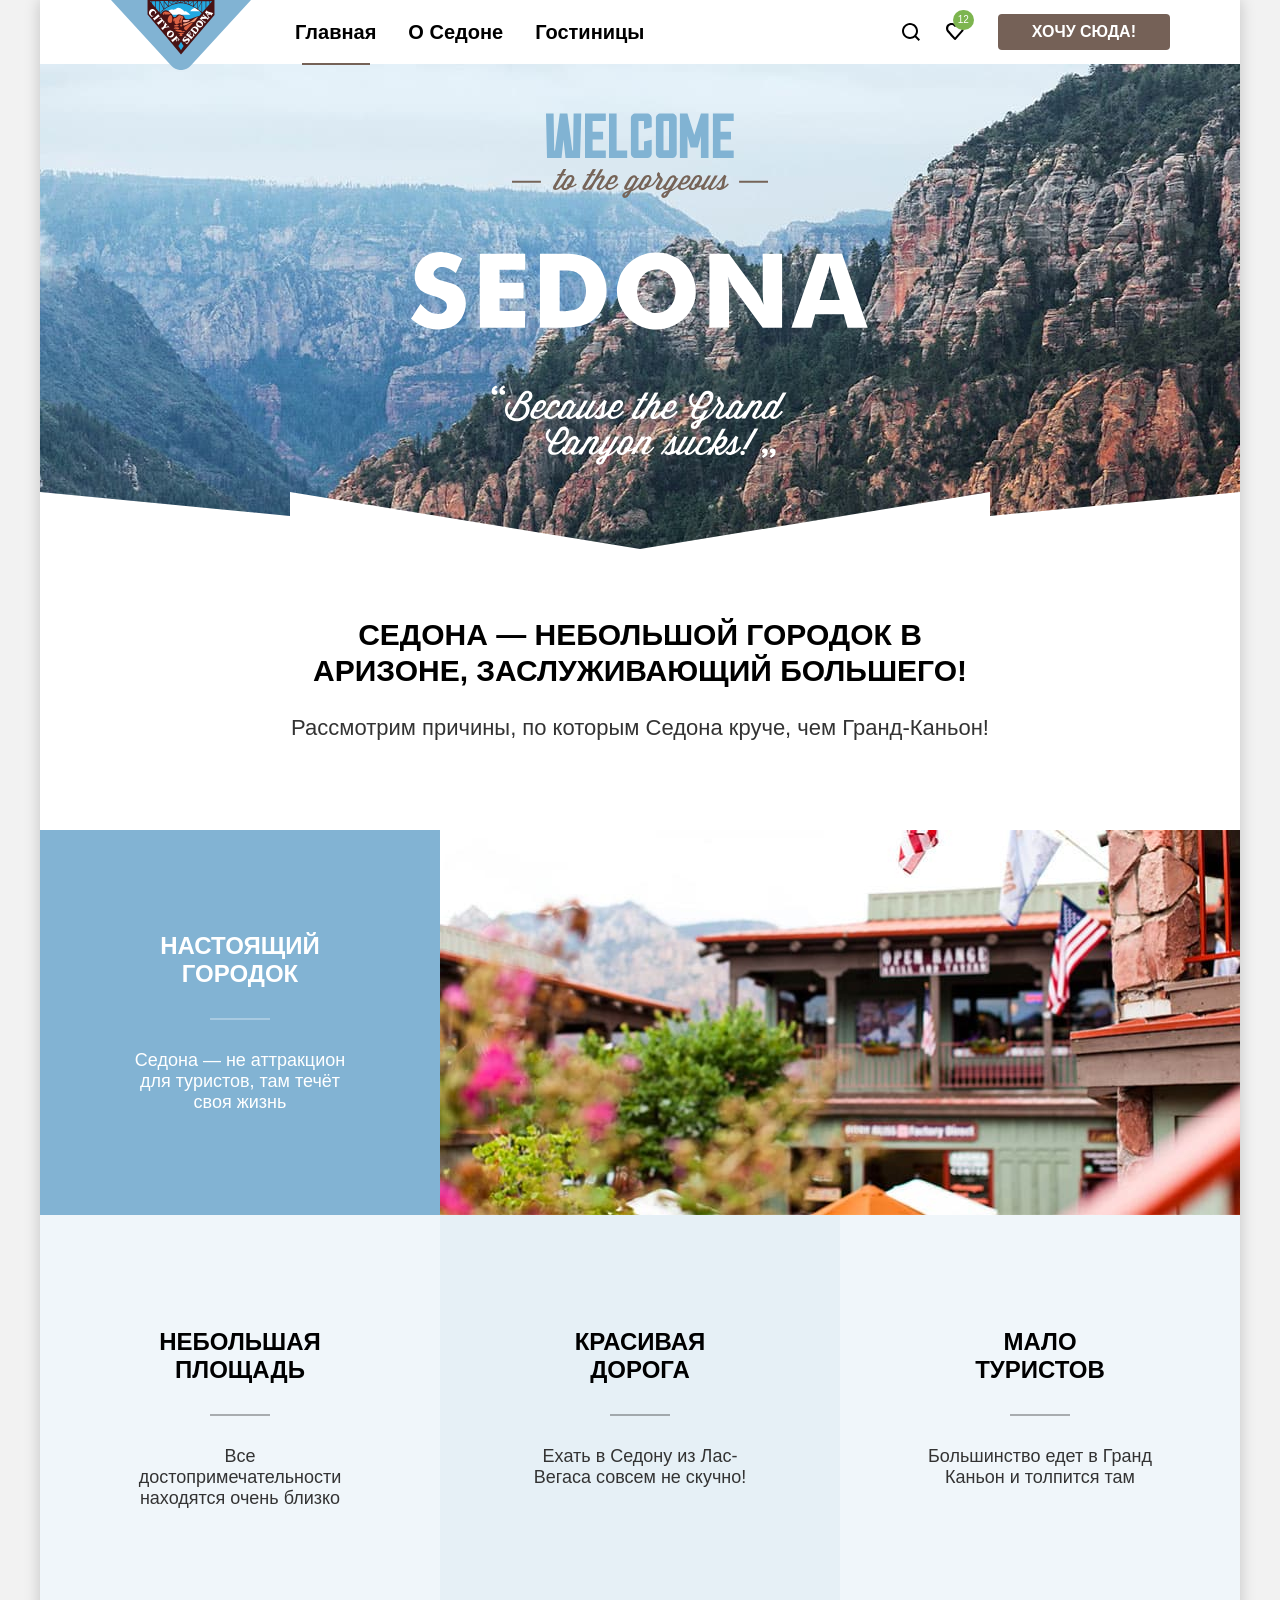
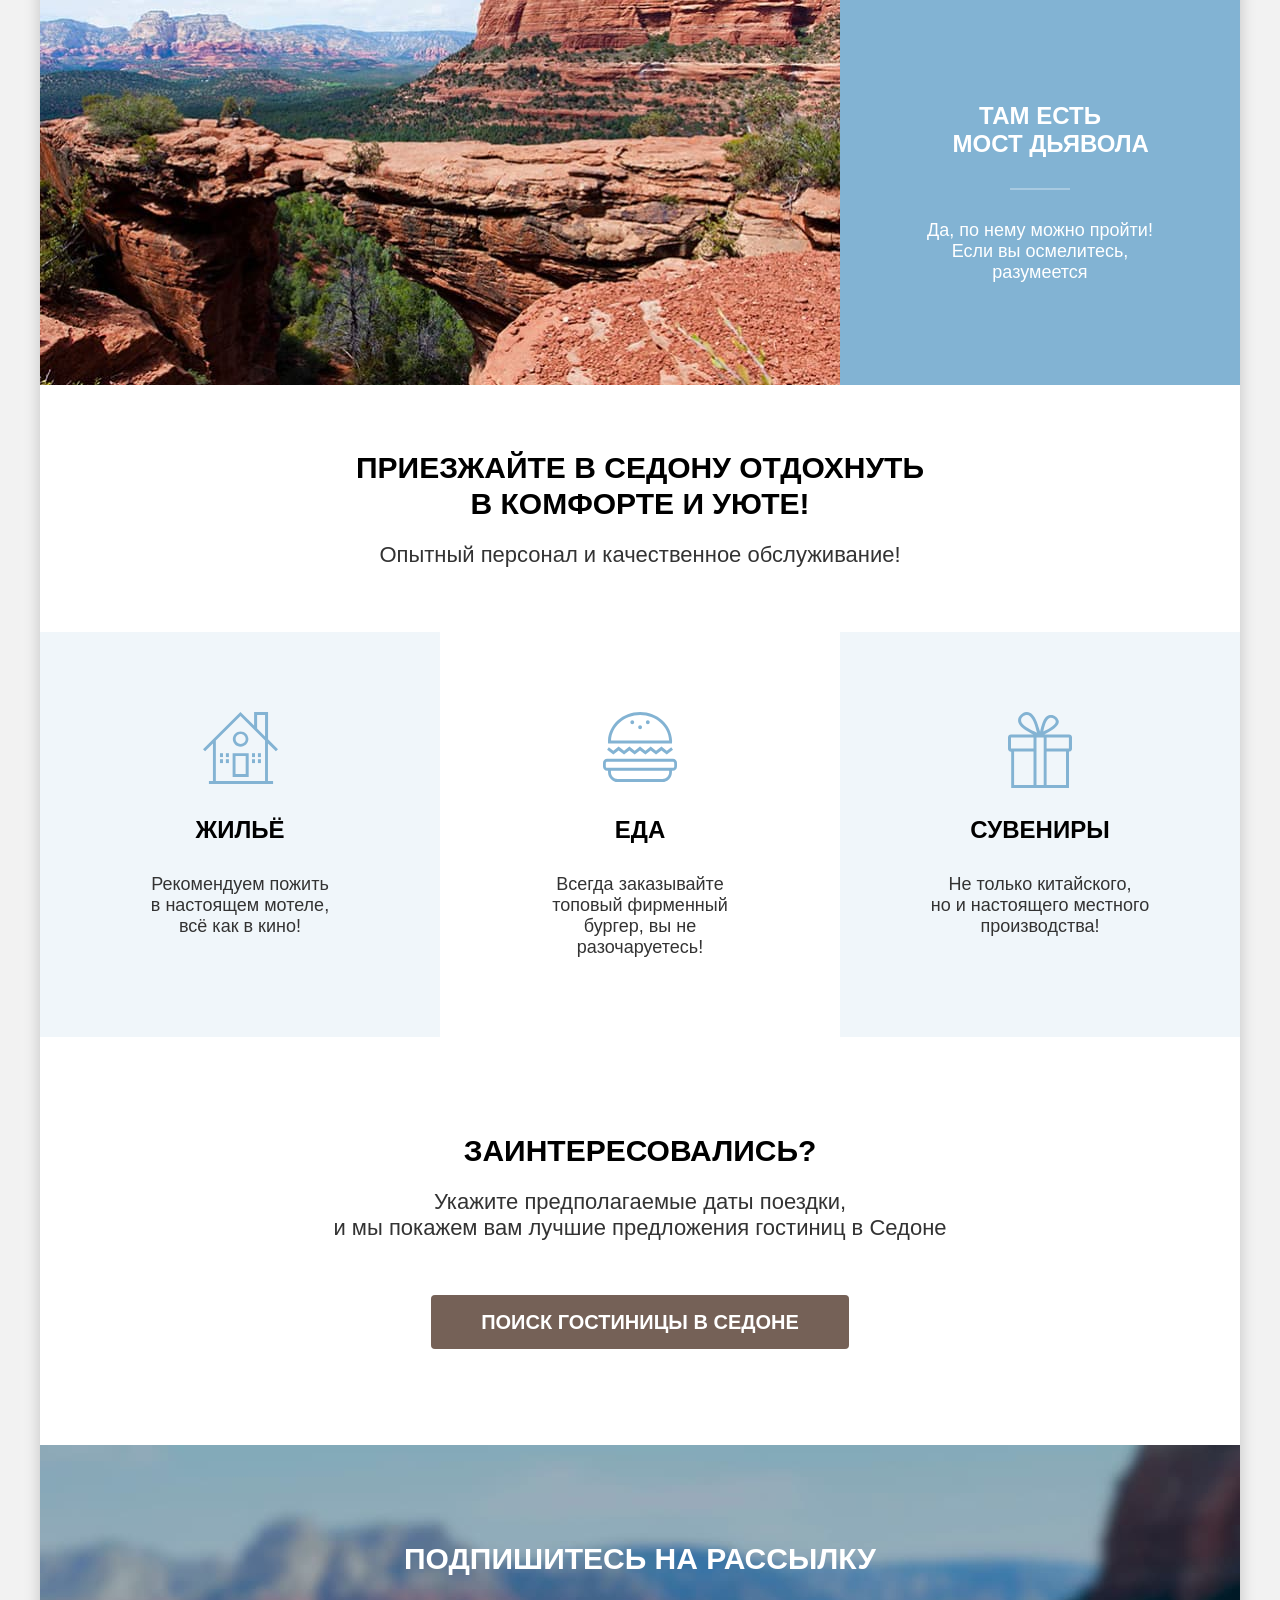
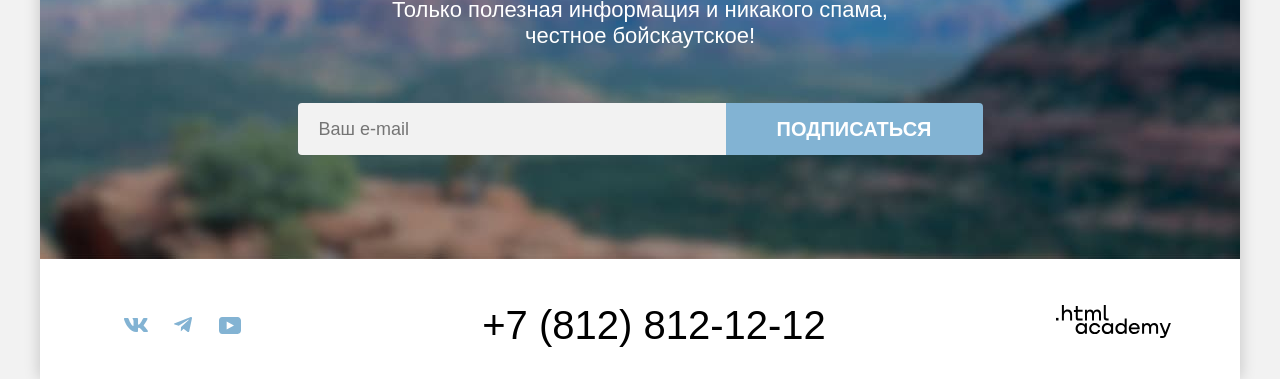
==== commit 0831294e: "Добавляет модальное окно" ====
--- a/index.html
+++ b/index.html
@@ -154,7 +154,7 @@
             Укажите предполагаемые даты поездки,
             <br>и мы покажем вам лучшие предложения гостиниц в Седоне
           </p>
-          <a class="hotels-link" href="#">Поиск гостиницы в Седоне</a>
+          <button class="search-button" type="button">Поиск гостиницы в Седоне</button>
         </section>
         <section class="subscription subscription-index">
           <div class="subscription-box">
@@ -250,6 +250,39 @@
 
       </footer>
     </div>
+    <section class="modal">
+      <div class="modal-window">
+        <h2 class="modal-title">Поиск гостиницы в Седоне</h2>
+        <form class="modal-form" action="https://echo.htmlacademy.ru/" method="get">
+          <ul class="modal-form-list">
+            <li class="modal-form-item date">
+              <label class="modal-form-label" for="сheck-in">Дата заезда</label>
+              <input class="modal-form-input" type="date" name="сheck-in" id="сheck-in" placeholder="27 апреля 2020"
+                required>
+            </li>
+            <li class="modal-form-item date">
+              <label class="modal-form-label" for="check-out">Дата выезда:</label>
+              <input class="modal-form-input" type="date" name="check-out" id="check-out" required>
+            </li>
+            <li class="modal-form-item people">
+              <label class="modal-form-label" for="parents">Взрослые:</label>
+              <input class="modal-form-input" type="number" name="parents" id="parents" min="1" required>
+            </li>
+            <li class="modal-form-item people">
+              <label class="modal-form-label" for="children">Дети:</label>
+              <input class="modal-form-input" type="number" name="children" id="children" min="0" required>
+            </li>
+          </ul>
+
+          <button class="modal-button" type="submit">Найти</button>
+        </form>
+        <button class="close-modal" type="button">
+          <span class="visually-hidden">Закрыть окно поиска</span>
+        </button>
+      </div>
+    </section>
+
+    <script src="./scripts/script.js"></script>
   </body>
 
 </html>
--- a/styles/style.css
+++ b/styles/style.css
@@ -53,6 +53,19 @@
 	position: absolute;
 	top: 0;
 	left: 71px;
+}
+
+.logo-link:hover {
+	opacity: 80%;
+}
+
+.logo-link:focus {
+	opacity: 80%;
+	outline: none;
+}
+
+.logo-link:active {
+	opacity: 50%;
 }
 
 .header-nav {
@@ -215,7 +228,7 @@
 
 .welcome {
 	background-color: #2d4758;
-	background-image: url(../images/welkome/white-vector.svg), url(../images/welkome/index-background.jpg);
+	background-image: url("../images/welkome/white-vector.svg"), url("../images/welkome/index-background.jpg");
 	background-repeat: no-repeat;
 	background-size: 100% auto, cover;
 	background-position: bottom, 0 0;
@@ -414,15 +427,15 @@
 }
 
 .house {
-	background-image: url(../images/invite-card/house.svg);
+	background-image: url("../images/invite-card/house.svg");
 }
 
 .food {
-	background-image: url(../images/invite-card/food.svg);
+	background-image: url("../images/invite-card/food.svg");
 }
 
 .present {
-	background-image: url(../images/invite-card/present.svg);
+	background-image: url("../images/invite-card/present.svg");
 }
 
 .hotels {
@@ -447,10 +460,10 @@
 	font-weight: 400;
 	font-size: 22px;
 	line-height: 26px;
-	margin: 0 0 20px;
-}
-
-.hotels-link {
+	margin: 0 0 54px;
+}
+
+.search-button {
 	display: inline-block;
 	color: #ffffff;
 	font-weight: 700;
@@ -459,21 +472,23 @@
 	background-color: #756157;
 	text-transform: uppercase;
 	text-decoration: none;
+	border: none;
 	border-radius: 4px;
+	cursor: pointer;
 	padding: 9px 50px;
-	margin: 34px 0 0;
-}
-
-.hotels-link:hover {
+	margin: 0;
+}
+
+.search-button:hover {
 	background-color: #615048;
 }
 
-.hotels-link:focus {
+.search-button:focus {
 	outline: none;
 	background-color: #615048;
 }
 
-.hotels-link:active {
+.search-button:active {
 	background-color: #756157;
 	color: rgba(255, 255, 255, 0.3);
 }
@@ -598,14 +613,16 @@
 	display: flex;
 	flex-wrap: wrap;
 	align-items: center;
-	gap: 7px;
 	margin: 0;
 	padding: 0;
 }
 
 .social-link {
-	display: block;
-	padding: 0 10px;
+	display: flex;
+	align-items: center;
+	justify-content: center;
+	width: 47px;
+	height: 40px;
 	color: #83b3d3;
 }
 
@@ -633,7 +650,7 @@
 	text-decoration: none;
 	width: 400px;
 	white-space: nowrap;
-	padding: 0 0 8px;
+	margin: 0 0 8px;
 }
 
 .phone:hover {
@@ -688,38 +705,37 @@
 
 .header-inner {
 	background-color: #2d4758;
-	background-image: url(../images/form/catalog-bg.jpg);
+	background-image: url("../images/form/catalog-bg.jpg");
 	background-repeat: no-repeat;
 	background-size: cover;
 	background-position: 0 0;
 	min-height: 412px;
 	box-sizing: border-box;
 	color: #ffffff;
-	padding: 0 70px;
+	padding: 35px 70px;
 }
 
 .header-inner-title {
-	margin: 0;
-	padding: 35px 0 7px;
 	font-weight: 700;
 	font-size: 60px;
 	line-height: 78px;
+	margin: 0 0 7px;
 }
 
 .breadcrambs {
-	padding: 0;
-	margin: 0;
 	list-style: none;
 	display: flex;
 	flex-wrap: wrap;
 	align-items: center;
 	gap: 20px;
+	padding: 0;
+	margin: 0;
 }
 
 .breadcrambs-item {}
 
 .breadcrambs-item:not(:first-child) {
-	list-style-image: url(../images/icons/breadcrambs.svg);
+	list-style-image: url("../images/icons/breadcrambs.svg");
 	padding-left: 6px;
 }
 
@@ -729,10 +745,11 @@
 	font-weight: 400;
 	font-size: 16px;
 	line-height: 21px;
+	text-decoration: none;
 }
 
 .home {
-	background-image: url(../images/icons/home.svg);
+	background-image: url("../images/icons/home.svg");
 	background-repeat: no-repeat;
 	background-position: center;
 	display: block;
@@ -740,13 +757,30 @@
 	min-height: 20px;
 }
 
+.breadcrambs-link:hover {
+	opacity: 60%;
+}
+
+.breadcrambs-link:focus {
+	outline: none;
+	opacity: 60%;
+}
+
+.breadcrambs-link:active {
+	opacity: 30%;
+}
+
+.breadcrambs-item:last-child .breadcrambs-link {
+	pointer-events: none;
+}
+
 .hero-filter {}
 
 .hotels-filter {
 	display: flex;
 	flex-wrap: wrap;
 	column-gap: 152px;
-	padding: 40px 0 40px;
+	margin: 40px 0 0;
 }
 
 .filter-left {
@@ -768,12 +802,12 @@
 }
 
 .filter-title {
-	margin: 0;
-	padding: 0 0 32px;
 	font-weight: 700;
 	font-size: 20px;
 	line-height: 24px;
 	text-transform: capitalize;
+	margin: 0 0 32px;
+	padding: 0;
 
 }
 
@@ -852,6 +886,27 @@
 	display: block
 }
 
+.checkbox:hover,
+.radiobox:hover {
+	opacity: 60%;
+}
+
+.checkbox:active,
+.radiobox:active {
+	opacity: 30%;
+}
+
+
+.checkbox:focus,
+.radiobox:focus {
+	outline: none;
+}
+
+.checkbox:focus::before,
+.radiobox:focus::before {
+	outline: 3px solid #83b3d3
+}
+
 .filter-label {
 	font-weight: 400;
 	font-size: 18px;
@@ -861,11 +916,11 @@
 .filter-check {}
 
 .range-form {
-	margin: 0;
+	list-style: none;
+	display: flex;
+	column-gap: 2px;
+	margin: 0 0 44px;
 	padding: 0;
-	list-style: none;
-	display: flex;
-	column-gap: 2px;
 }
 
 .range-item {
@@ -873,8 +928,9 @@
 }
 
 .range-input {
-	width: 103px;
-	padding: 12px 20px;
+	width: 143px;
+	padding: 12px 44px 12px 20px;
+	box-sizing: border-box;
 	font-family: inherit;
 	font-weight: 700;
 	font-size: 18px;
@@ -887,6 +943,15 @@
 .range-input::-webkit-inner-spin-button {
 	-webkit-appearance: none;
 	margin: 0;
+}
+
+.range-input:hover {
+	background-color: #e5e5e5;
+}
+
+.range-input:focus {
+	background-color: #e5e5e5;
+	outline: 3px solid #83b3d3;
 }
 
 .range-label {
@@ -915,10 +980,6 @@
 .label-max {
 	top: 13px;
 	right: 20px;
-}
-
-.range-box {
-	padding-top: 44px;
 }
 
 .range-scale {
@@ -944,6 +1005,20 @@
 	cursor: pointer;
 }
 
+.range-toggle:hover {
+	box-shadow: 0 4px 10px 0 rgba(0, 0, 0, 0.25);
+}
+
+.range-toggle:focus {
+	box-shadow: 0 4px 10px 0 rgba(0, 0, 0, 0.25);
+	outline: 3px solid #83b3d3;
+}
+
+.range-toggle:active {
+	box-shadow: 0 7px 15px 0 rgba(0, 0, 0, 0.4);
+	outline: 2px solid #83b3d3;
+}
+
 .toggle-min {
 	top: -8px;
 	left: 0;
@@ -951,13 +1026,14 @@
 
 .toggle-max {
 	top: -8px;
-	right: 0;
+	left: 207px;
 }
 
 .button-box {
 	display: flex;
 	flex-direction: column;
-	padding-top: 56px;
+	padding: 56px 0 0;
+	row-gap: 33px;
 }
 
 .filter-button {
@@ -968,73 +1044,148 @@
 	line-height: 20px;
 	text-align: center;
 	text-transform: uppercase;
-	background-color: #82B3D3;
-	padding: 8px 50px;
 	border: none;
 	border-radius: 4px;
+	padding: 8px 50px;
+}
+
+.apply {
+	background-color: #82b3d3;
+}
+
+.apply:hover {
+	background-color: #68a2ca;
+}
+
+.apply:focus {
+	background-color: #68a2ca;
+	outline: none;
+}
+
+.apply:active {
+	background-color: #68a2ca;
+	color: rgba(255, 255, 255, 0.3);
 }
 
 .reset {
 	background-color: rgba(255, 255, 255, 0);
-	padding-top: 41px;
+	padding: 8px 50px;
+}
+
+.reset:hover {
+	opacity: 60%;
+}
+
+.reset:focus {
+	outline: 3px solid #83b3d3;
+}
+
+.reset:active {
+	opacity: 30%;
+	outline: none;
+}
+
+.catalog {
+	width: 1060px;
+	box-shadow: 0 1px 0 0 #e6e6e6;
+	margin: 0 auto;
+	padding: 50px 0 42px;
 }
 
 .sorting {
 	display: flex;
 	flex-wrap: wrap;
-	padding: 56px 70px 46px;
+	min-height: 49px;
+	gap: 38px;
+	margin: 0 0 39px;
 }
 
 .hotels-found {
-	margin: 0;
 	font-weight: 700;
 	font-size: 30px;
 	line-height: 36px;
 	text-transform: uppercase;
-}
-
-.result {}
-
-.select-control {}
+	width: 500px;
+	margin: 0;
+	padding: 6px 0;
+}
+
+.select-control {
+	font-family: inherit;
+	color: #333333;
+	font-weight: 400;
+	font-size: 18px;
+	line-height: 21px;
+	width: 292px;
+	height: 49px;
+	border: 2px solid #e5e5e5;
+	border-radius: 4px;
+	padding: 10px 40px 10px 18px;
+	appearance: none;
+	background-image: url("../images/icons/select.svg");
+	background-repeat: no-repeat;
+	background-position: right 19px center;
+}
+
+.select-control:hover {
+	border: 2px solid #68a2ca;
+	outline: none;
+}
+
+.select-control:focus {
+	border: 2px solid #68a2ca;
+	outline: none;
+}
 
 .view-list {
+	list-style: none;
+	display: flex;
+	flex-wrap: wrap;
+	justify-content: flex-end;
+	gap: 8px;
+	width: 192px;
 	padding: 0;
 	margin: 0;
-	list-style: none;
-	display: flex;
-	flex-wrap: wrap;
-	gap: 10px;
-}
-
-.view-item {}
+}
 
 .view-link {
 	background-repeat: no-repeat;
 	background-position: center;
 	display: block;
-	width: 16px;
-	min-height: 14px;
+	width: 48px;
+	height: 48px;
 	border: 2px solid #e5e5e5;
 	border-radius: 4px;
 	box-sizing: border-box;
 	padding: 14px 12px;
 }
 
+.view-link:hover {
+	outline: 2px solid #000000;
+}
+
+.view-link:focus {
+	outline: 2px solid #68a2ca;
+}
+
+.view-link:active {
+	outline: 2px solid #000000;
+}
+
 .tiles {
-	background-image: url(../images/icons/tiles.svg);
+	background-image: url("../images/icons/tiles.svg");
 }
 
 .slideshow {
-	background-image: url(../images/icons/slideshow.svg);
+	background-image: url("../images/icons/slideshow.svg");
 }
 
 .list {
-	background-image: url(../images/icons/list.svg);
-}
-
-.catalog {
-	margin: 0;
-	padding: 0 70px 0;
+	background-image: url("../images/icons/list.svg");
+}
+
+.view-link-active {
+	border: 2px solid #000000;
 }
 
 .card-list {
@@ -1050,23 +1201,49 @@
 	background-color: #ffffff;
 	border-radius: 4px;
 	box-shadow: 0 0 0 1px #e5e5e5;
-
+	padding: 20px;
+	display: flex;
+	flex-direction: column;
+	row-gap: 16px;
+}
+
+.card-link {
+	text-decoration: none;
+	font-family: inherit;
+	color: #000000;
+	flex-grow: 1;
+}
+
+.card-link:hover {
+	opacity: 95%;
+	color: #615048;
+}
+
+.card-link:focus {
+	opacity: 95%;
+	color: #615048;
+	outline: none;
+}
+
+.card-link:active {
+	opacity: 80%;
+	color: #615048;
 }
 
 .card-img {}
 
 .card-title {
 	margin: 0;
-	padding: 0;
+	padding: 12px 0 0;
 	font-weight: 700;
 	font-size: 24px;
 	line-height: 28px;
-
 }
 
 .car-text {
 	display: flex;
 	flex-wrap: wrap;
+	justify-content: space-between;
 	font-weight: 400;
 	font-size: 18px;
 	line-height: 21px;
@@ -1086,36 +1263,246 @@
 .card-button {
 	display: flex;
 	flex-wrap: wrap;
-}
-
-.details {
-	font-weight: inherit;
+	justify-content: space-between;
+}
+
+.card-btn {
+	font-family: inherit;
+	color: #ffffff;
+	font-weight: 700;
+	font-size: 16px;
+	line-height: 20px;
 	text-transform: uppercase;
 	text-decoration: none;
+	text-align: center;
+	border: none;
+	border-radius: 4px;
+	width: 140px;
+	box-sizing: border-box;
+	padding: 8px;
+}
+
+.details {
+	background-color: #756157;
+}
+
+.details:hover {
+	background-color: #615048;
+}
+
+.details:focus {
+	outline: none;
+	background-color: #615048;
+}
+
+.details:active {
+	background-color: #756157;
+	color: rgba(255, 255, 255, 0.3);
 }
 
 .to-favorites {
-	font-weight: inherit;
+	background-color: #82b3d3;
+	cursor: pointer;
+}
+
+.to-favorites:hover {
+	background-color: #68a2ca;
+}
+
+.to-favorites:focus {
+	outline: none;
+	background-color: #68a2ca;
+}
+
+.to-favorites:active {
+	background-color: #82b3d3;
+	color: rgba(255, 255, 255, 0.3);
+}
+
+.in-favorites {
+	background-color: #7db54f;
+	cursor: pointer;
+}
+
+.in-favorites:hover {
+	background-color: #6c9e42;
+}
+
+.in-favorites:focus {
+	outline: none;
+	background-color: #6c9e42;
+}
+
+.in-favorites:active {
+	background-color: #7db54f;
+	color: rgba(255, 255, 255, 0.3);
+}
+
+.rating {
+	display: flex;
+	flex-wrap: wrap;
+	justify-content: space-between;
+	align-items: center;
+}
+
+.rating-stars {
+	display: inline-block;
+	width: 18px;
+	height: 17px;
+	background: url("../images/icons/star.svg") space 0 0;
+}
+
+.stars-two {
+	width: 42px;
+}
+
+.stars-three {
+	width: 66px;
+}
+
+.stars-four {
+	width: 89px;
+}
+
+.stars-five {
+	width: 107px;
+}
+
+
+.rating-numbers {
+	font-weight: 400;
+	color: #333333;
+	background: #f2f2f2;
+}
+
+.pagination-list {
+	list-style: none;
+	display: flex;
+	flex-wrap: wrap;
+	gap: 8px;
+	margin: 0 0 21px;
+	padding: 40px 70px;
+}
+
+.pagination-link {
+	display: flex;
+	align-items: center;
+	justify-content: center;
+	font-family: inherit;
+	color: #ffffff;
+	font-weight: 700;
+	font-size: 20px;
+	line-height: 36px;
+	text-decoration: none;
+	background-color: #82b3d3;
+	border-radius: 4px;
+	min-width: 60px;
+	height: 60px;
+	box-sizing: border-box;
+	padding: 8px;
+}
+
+.pagination-link:hover {
+	background-color: #68a2ca;
+}
+
+.pagination-link:focus {
+	outline: none;
+	background-color: #68a2ca;
+}
+
+.pagination-link:active {
+	background-color: #82b3d3;
+	color: rgba(255, 255, 255, 0.3);
+}
+
+.pagination-active {
+	color: #000000;
+	background-color: #f2f2f2;
+	pointer-events: none;
+}
+
+.points {
+	font-weight: 400;
+	font-size: 22px;
+	line-height: 26px;
+	color: #000000;
+	background-color: #ffffff;
+	pointer-events: none;
+}
+
+.modal {
+	position: fixed;
+	top: 0;
+	left: 0;
+	width: 100%;
+	height: 100%;
+	background-color: rgba(242, 242, 242, 0.8);
+	justify-content: center;
+	align-items: center;
+	display: none;
+}
+
+.modal-show {
+	display: flex;
+}
+
+.modal-window {
+	width: 717px;
+	min-height: 576px;
+	background-color: #ffffff;
+	box-shadow: 0 25px 50px 0 rgba(0, 0, 0, 0.15);
+	border-radius: 30px;
+	box-sizing: border-box;
+	padding: 64px 70px;
+	position: relative;
+}
+
+.modal-title {
+	font-weight: 700;
+	font-size: 30px;
+	line-height: 36px;
 	text-transform: uppercase;
-}
-
-.in-favorites {
-	font-weight: inherit;
-	text-transform: uppercase;
-}
-
-.rating {
-	display: flex;
-	flex-wrap: wrap;
-}
-
-.rating-stars {}
-
-.rating-numbers {
-	font-weight: 400;
-	font-size: 16px;
-	line-height: 20px;
-	text-align: center;
-	text-transform: uppercase;
-	color: #333333;
-}
+	margin: 0;
+	padding: 0;
+}
+
+.close-modal {
+	width: 52px;
+	height: 52px;
+	position: absolute;
+	top: 64px;
+	right: 52px;
+	background-color: #f2f2f2;
+	background-image: url("../images/icons/close-modal.svg");
+	background-repeat: no-repeat;
+	background-position: center;
+	border-radius: 50%;
+	border: none;
+	cursor: pointer;
+}
+
+.modal-form-list {
+	margin: 0;
+	padding: 0;
+	list-style: none;
+}
+
+.modal-form-item {}
+
+.modal-form-label {
+	font-family: inherit;
+	font-weight: 700;
+	font-size: 20px;
+	line-height: 24px;
+	text-transform: capitalize;
+}
+
+.modal-form-input {
+	font-family: inherit;
+	font-weight: 700;
+	font-size: 18px;
+	line-height: 24px;
+}
+
+.modal-button {}
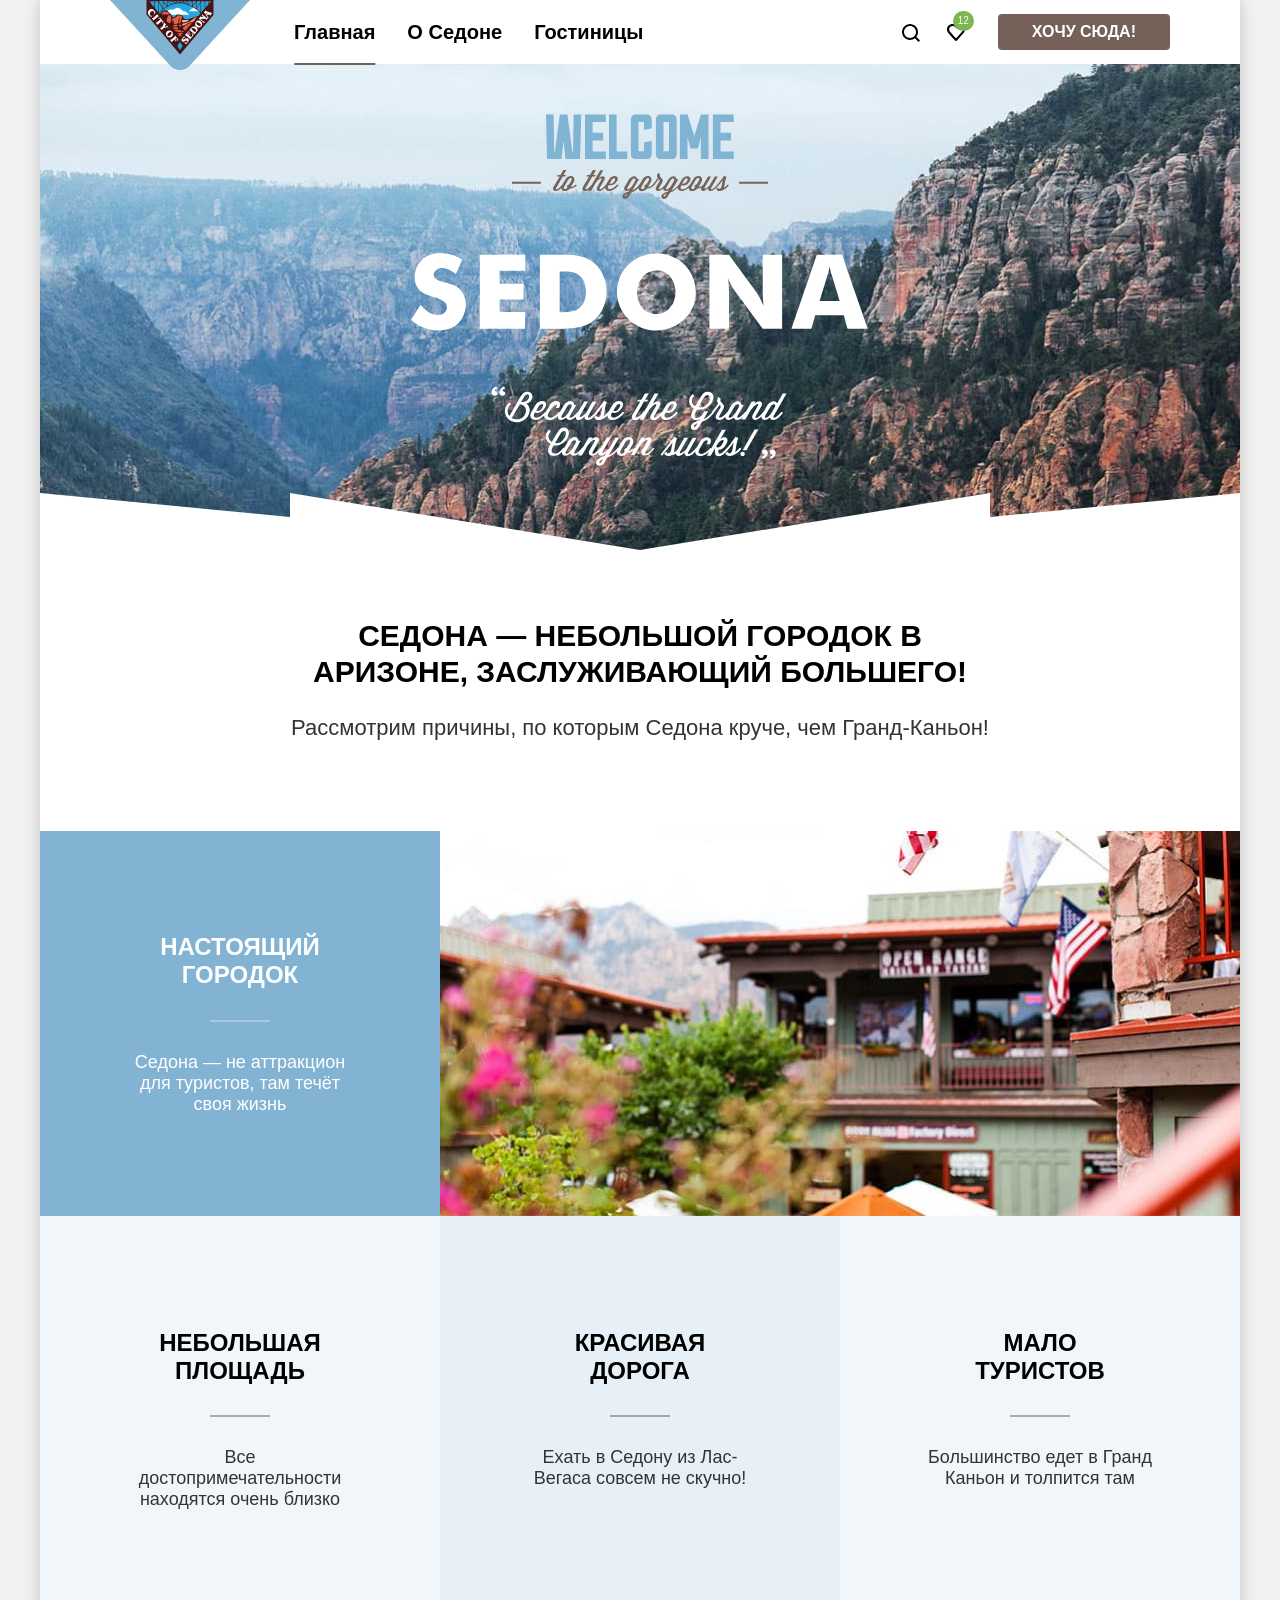
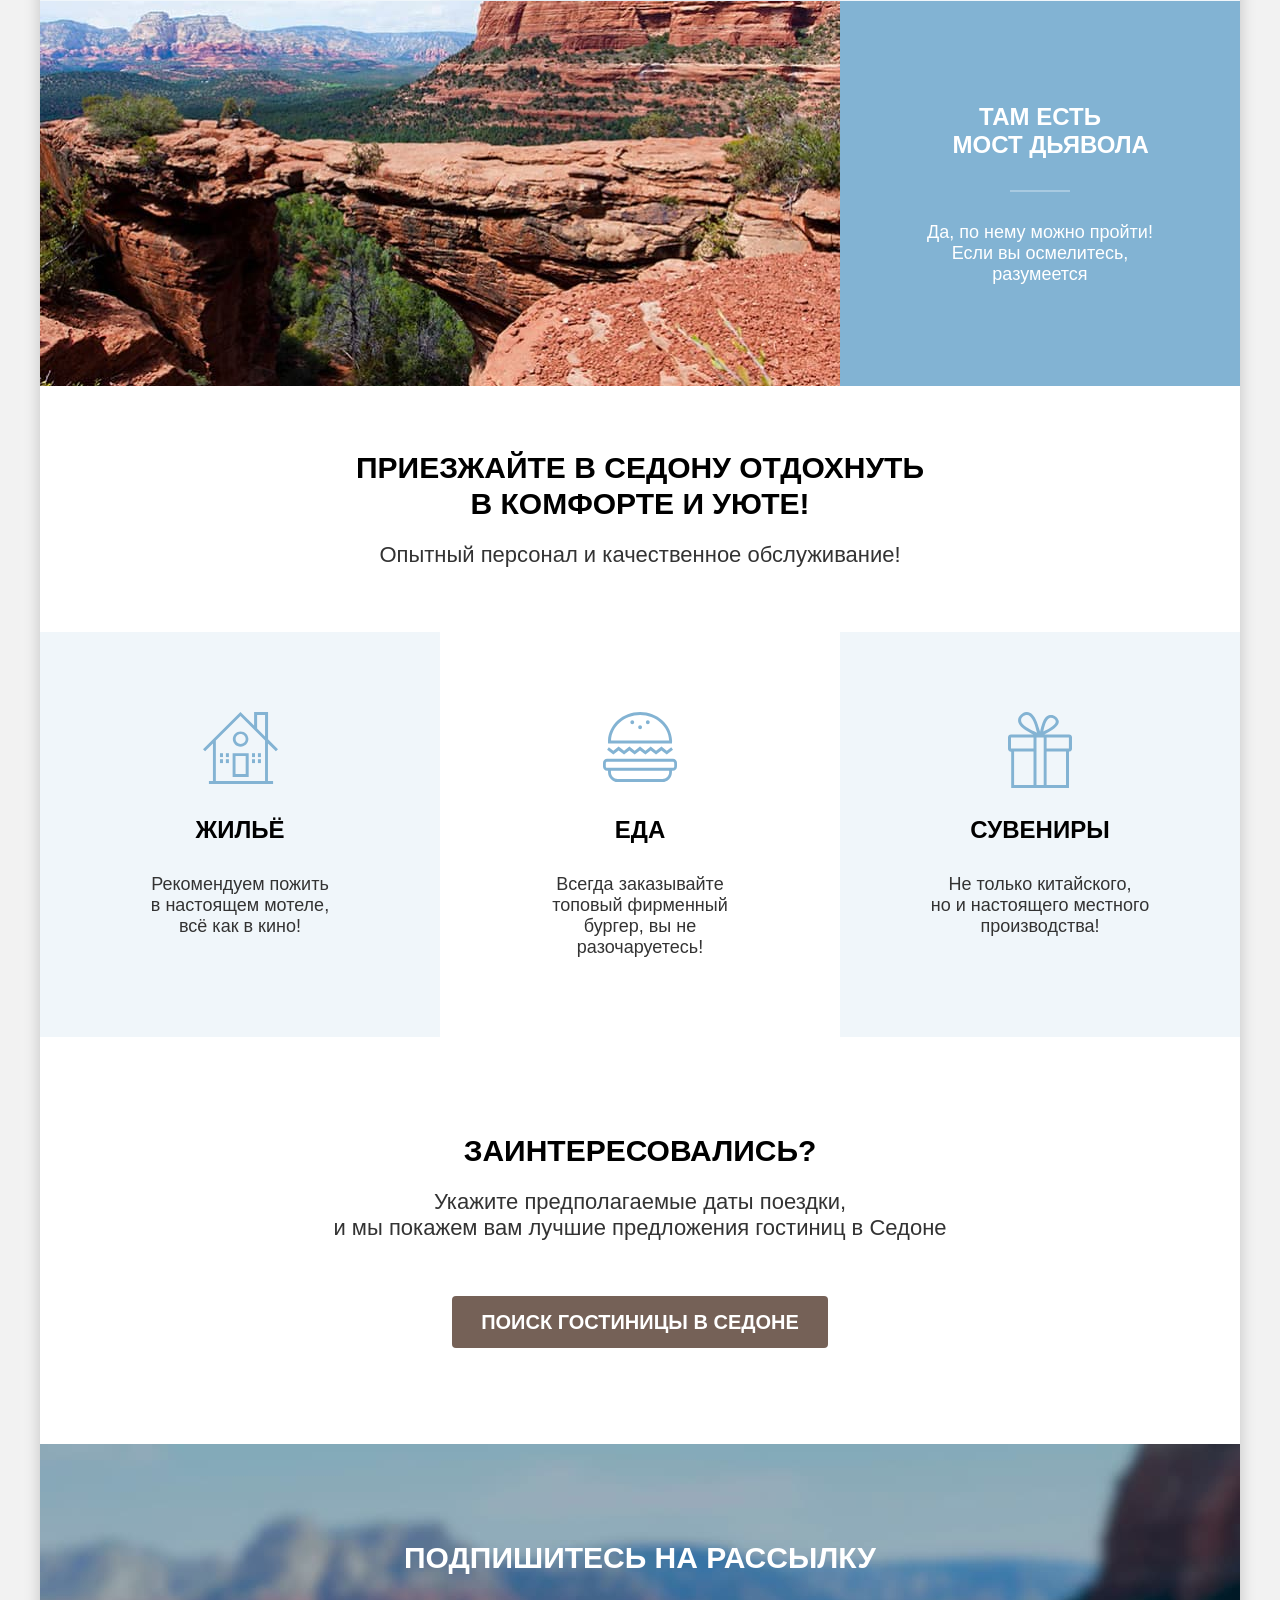
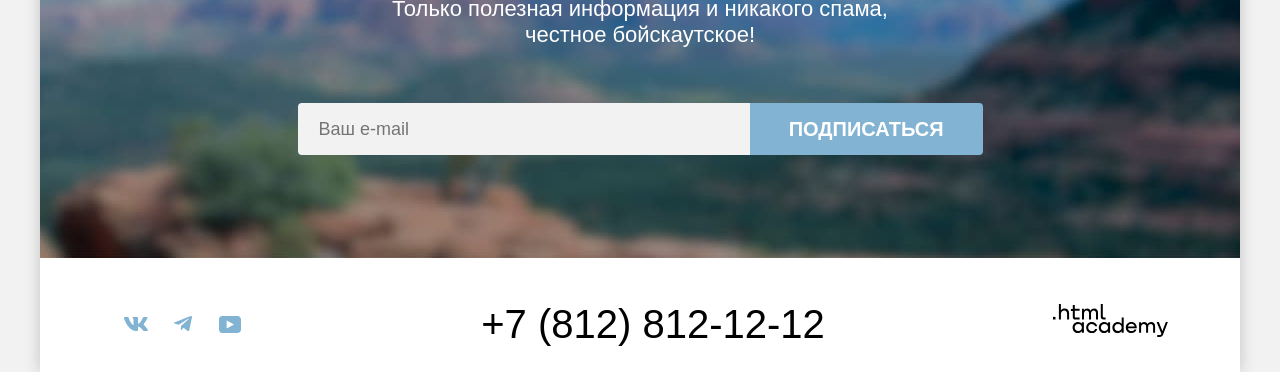
==== commit 27d26b22: "исправляет ошибки" ====
--- a/index.html
+++ b/index.html
@@ -4,7 +4,7 @@
   <head>
     <meta charset="utf-8">
     <title>HTML Academy: Седона</title>
-    <link rel="shortcut icon" href="./images/favicon.ico" type="image/x-icon" />
+    <link rel="icon" type="image/png" sizes="32x32" href="images/logo/favicon.png">
     <link rel="stylesheet" href="./styles/style.css">
   </head>
 
@@ -23,7 +23,7 @@
               <a class="nav-link" href="#">О Седоне</a>
             </li>
             <li class="nav-item">
-              <a class="nav-link" href="./hotels.html">Гостиницы</a>
+              <a class="nav-link" href="./catalog.html">Гостиницы</a>
             </li>
           </ul>
           <ul class="user-nav">
@@ -58,7 +58,7 @@
         <section class="welcome">
           <h1 class="visually-hidden">Туристический центр Седона.</h1>
           <img class="welkome-img" src="./images/welkome/welcome-text.svg"
-            alt="Надпись добро пожаловать в Седону на фоне каньёна." width="458" height="352">
+            alt="Welcome to the gorgeous Sedona, because the Grand Canyon sucks!" width="458" height="352">
         </section>
         <section class="reasons">
           <div class="description">
@@ -171,6 +171,7 @@
         </section>
       </main>
       <footer class="footer">
+
         <section class="social">
           <h2 class="visually-hidden">Социальные сети.</h2>
           <ul class="social-list">
@@ -209,7 +210,8 @@
         <div>
           <a class="phone" href="tel:+78128121212">+7 (812) 812-12-12</a>
         </div>
-        <div><a class="academy-link" href="https://htmlacademy.ru/">
+        <div class="academy-logo">
+          <a class="academy-link" href="https://htmlacademy.ru/">
             <svg width="115" height="33" viewBox="0 0 115 33" role="img" aria-label="Логотип HTML академии" fill="none"
               xmlns="http://www.w3.org/2000/svg">
               <path d="M0 12.9V15.5H2.5V12.9H0Z" fill="black" />
@@ -246,34 +248,84 @@
                 d="M109.4 27L105.8 18.1H103.6L108.4 29.7C108.1 30.6 107.7 30.9 106.7 30.9H104.2V32.9H106.7C108.5 32.9 109.5 32.1 110.2 30.3L114.9 18.1H112.8L109.4 27Z"
                 fill="currentColor" />
             </svg>
-          </a></div>
+          </a>
+        </div>
 
       </footer>
     </div>
     <section class="modal">
       <div class="modal-window">
         <h2 class="modal-title">Поиск гостиницы в Седоне</h2>
-        <form class="modal-form" action="https://echo.htmlacademy.ru/" method="get">
+        <form class="modal-form" action="https://echo.htmlacademy.ru/" method="post">
           <ul class="modal-form-list">
-            <li class="modal-form-item date">
-              <label class="modal-form-label" for="сheck-in">Дата заезда</label>
-              <input class="modal-form-input" type="date" name="сheck-in" id="сheck-in" placeholder="27 апреля 2020"
-                required>
-            </li>
-            <li class="modal-form-item date">
+            <li class="modal-form-item">
+              <label class="modal-form-label" for="сheck-in">Дата заезда:</label>
+              <div class="modal-date-box">
+                <input class="modal-form-input input-date" type="text" name="сheck-in" id="сheck-in"
+                  placeholder="Укажите дату" value="27 апреля 2020" required>
+                <p class="message error">Мы не можем отправить вас в прошлое.</p>
+              </div>
+            </li>
+            <li class="modal-form-item">
               <label class="modal-form-label" for="check-out">Дата выезда:</label>
-              <input class="modal-form-input" type="date" name="check-out" id="check-out" required>
-            </li>
-            <li class="modal-form-item people">
+              <div class="modal-date-box">
+                <input class="modal-form-input input-date" type="text" name="check-out" id="check-out"
+                  placeholder="Укажите дату" value="1 сентября 2023" required>
+                <p class="message">На эти даты есть свободные номера. Пока есть.</p>
+              </div>
+            </li>
+          </ul>
+          <ul class="modal-form-list people">
+            <li class="modal-form-item item-people">
               <label class="modal-form-label" for="parents">Взрослые:</label>
-              <input class="modal-form-input" type="number" name="parents" id="parents" min="1" required>
-            </li>
-            <li class="modal-form-item people">
-              <label class="modal-form-label" for="children">Дети:</label>
-              <input class="modal-form-input" type="number" name="children" id="children" min="0" required>
-            </li>
-          </ul>
-
+              <div class="modal-people-box">
+                <button class="spinners minus" type="button">
+                  <svg width="20" height="20" viewBox="0 0 20 20" aria-label="Уменьшить количество взрослых на один"
+                    fill="none" xmlns="http://www.w3.org/2000/svg">
+                    <path d="M3 9V11H17V9H3Z" fill="currentColor" />
+                  </svg>
+                </button>
+                <input class="modal-form-input input-people" type="number" name="parents" id="parents" min="1" value="2"
+                  required>
+                <button class="spinners plus" type="button">
+                  <svg width="20" height="20" viewBox="0 0 20 20" aria-label="Увеличить количество взрослых на один"
+                    fill="none" xmlns="http://www.w3.org/2000/svg">
+                    <path d="M17 9H11V3H9V9H3V11H9V17H11V11H17V9Z" fill="currentColor" />
+                  </svg>
+                </button>
+              </div>
+            </li>
+            <li class="modal-form-item item-people">
+              <div class="popover">
+                <div class="popover-box">
+                  <label class="modal-form-label" for="children">Дети:</label>
+                  <div class="modal-info">
+                    <button class="popover-btn" type="button">
+                      <span class="visually-hidden">Дополнительная информация о возрасте детей</span>
+                    </button>
+                    <p class="info-show">Укажите количество детей, которые будут с вами, возраст которых от 6 до 18
+                      лет. Дети до 6 лет размещаются бесплатно.</p>
+                  </div>
+                </div>
+              </div>
+              <div class="modal-people-box">
+                <button class="spinners minus" type="button">
+                  <svg width="20" height="20" viewBox="0 0 20 20" aria-label="Уменьшить количество детей на один"
+                    fill="none" xmlns="http://www.w3.org/2000/svg">
+                    <path d="M3 9V11H17V9H3Z" fill="currentColor" />
+                  </svg>
+                </button>
+                <input class="modal-form-input input-people" type="number" name="children" id="children" min="0"
+                  value="2" required>
+                <button class="spinners plus" type="button">
+                  <svg width="20" height="20" viewBox="0 0 20 20" aria-label="Увеличить количество детей на один"
+                    fill="none" xmlns="http://www.w3.org/2000/svg">
+                    <path d="M17 9H11V3H9V9H3V11H9V17H11V11H17V9Z" fill="currentColor" />
+                  </svg>
+                </button>
+              </div>
+            </li>
+          </ul>
           <button class="modal-button" type="submit">Найти</button>
         </form>
         <button class="close-modal" type="button">
--- a/styles/style.css
+++ b/styles/style.css
@@ -12,6 +12,20 @@
 	font-weight: 700;
 	font-style: normal;
 	font-display: swap;
+}
+
+input[type="number"] {
+	-moz-appearance: textfield;
+}
+
+body {
+	margin: 0;
+	font-family: "PT Sans", Arial, sans-serif;
+	font-weight: 400;
+	font-size: 18px;
+	line-height: 21px;
+	color: #000000;
+	background-color: #f2f2f2;
 }
 
 .visually-hidden {
@@ -25,15 +39,6 @@
 	padding: 0;
 }
 
-body {
-	margin: 0;
-	font-family: "PT Sans", Arial, sans-serif;
-	font-weight: 400;
-	font-size: 18px;
-	line-height: 21px;
-	background-color: #f2f2f2;
-}
-
 .container {
 	display: flex;
 	flex-direction: column;
@@ -42,7 +47,6 @@
 	width: 1200px;
 	box-shadow: 0 0 15px 0 rgba(0, 0, 0, 0.2);
 	margin: 0 auto;
-
 }
 
 .header {
@@ -52,14 +56,14 @@
 .logo-link {
 	position: absolute;
 	top: 0;
-	left: 71px;
+	left: 70px;
 }
 
 .logo-link:hover {
 	opacity: 80%;
 }
 
-.logo-link:focus {
+.logo-link:focus-visible {
 	opacity: 80%;
 	outline: none;
 }
@@ -71,7 +75,7 @@
 .header-nav {
 	display: flex;
 	justify-content: space-between;
-	margin-left: 239px;
+	margin-left: 238px;
 	margin-right: 70px;
 }
 
@@ -99,7 +103,7 @@
 	color: #756157;
 }
 
-.nav-link:focus {
+.nav-link:focus-visible {
 	color: #756157;
 	outline: none;
 }
@@ -115,11 +119,12 @@
 .active::before {
 	position: absolute;
 	content: "";
-	width: 68px;
+	width: calc(100% - 32px);
 	height: 2px;
 	background-color: #756257;
 	bottom: -1px;
-	left: calc(50% - 34px);
+	left: 50%;
+	transform: translateX(-50%);
 }
 
 .user-nav {
@@ -129,15 +134,18 @@
 	flex-wrap: wrap;
 	justify-content: flex-end;
 	margin: 0;
-	padding: 14px 0 14px;
+	padding: 14px 0;
 }
 
 .user-nav-link {
 	display: block;
+	color: #ffffff;
+	text-transform: uppercase;
+	font-weight: 700;
 	text-decoration: none;
 	text-align: center;
 	box-sizing: border-box;
-	padding: 9px 44px 0 0;
+	padding: 10px 45px 0 0;
 }
 
 .search {
@@ -150,7 +158,7 @@
 	color: #756157;
 }
 
-.search:focus {
+.search:focus-visible {
 	color: #756157;
 	outline: none;
 }
@@ -170,7 +178,7 @@
 	color: #756157;
 }
 
-.favorite:focus {
+.favorite:focus-visible {
 	color: #756157;
 	outline: none;
 }
@@ -189,30 +197,27 @@
 	background-color: #7db54f;
 	border-radius: 12px;
 	position: absolute;
-	left: 7px;
-	top: -4px;
+	left: 6px;
+	top: -3px;
 	box-sizing: border-box;
 	padding: 5px;
 }
 
 .wish {
-	color: #ffffff;
-	font-weight: 700;
+	border-radius: 4px;
+	background-color: #756157;
 	font-size: 16px;
 	line-height: 20px;
-	text-transform: uppercase;
-	background-color: #756157;
-	border-radius: 4px;
 	max-width: 300px;
 	padding: 8px 34px;
-	margin-left: 8px;
+	margin-left: 6px;
 }
 
 .wish:hover {
 	background-color: #615048;
 }
 
-.wish:focus {
+.wish:focus-visible {
 	background-color: #615048;
 	outline: none;
 }
@@ -239,23 +244,22 @@
 .welkome-img {
 	display: block;
 	margin: 0 auto;
-	padding: 49px 0 84px;
+	padding: 50px 0 84px;
 }
 
 .description {
 	text-align: center;
 	max-width: 700px;
 	margin: 0 auto;
-	padding: 68px 0 65px;
+	padding: 68px 0 66px;
 }
 
 .description-title {
-	color: #000000;
 	font-weight: 700;
 	font-size: 30px;
 	line-height: 36px;
 	text-transform: uppercase;
-	margin: 0 0 26px;
+	margin: 0 0 25px;
 }
 
 .description-text {
@@ -295,7 +299,6 @@
 
 .reasons-list-title {
 	position: relative;
-	color: #000000;
 	font-weight: 700;
 	font-size: 24px;
 	line-height: 28px;
@@ -327,7 +330,7 @@
 }
 
 .reasons-box-img {
-	padding: 90px 0 90px;
+	padding: 89px 0;
 }
 
 .reasons-list-img {
@@ -339,7 +342,7 @@
 
 .reasons-img-title {
 	color: #ffffff;
-	padding: 12px 0 20px;
+	padding: 13px 0 20px;
 }
 
 .reasons-img-title::before {
@@ -348,7 +351,6 @@
 
 .reasons-img-text {
 	color: #ffffff;
-
 }
 
 .reasons-img {
@@ -362,11 +364,10 @@
 	max-width: 600px;
 	box-sizing: border-box;
 	margin: 0 auto;
-	padding: 65px 0 44px;
+	padding: 64px 0 44px;
 }
 
 .invite-title {
-	color: #000000;
 	font-weight: 700;
 	font-size: 30px;
 	line-height: 36px;
@@ -406,7 +407,6 @@
 }
 
 .invite-card-title {
-	color: #000000;
 	font-weight: 700;
 	font-size: 24px;
 	line-height: 28px;
@@ -447,7 +447,6 @@
 }
 
 .hotels-title {
-	color: #000000;
 	font-weight: 700;
 	font-size: 30px;
 	line-height: 36px;
@@ -460,12 +459,13 @@
 	font-weight: 400;
 	font-size: 22px;
 	line-height: 26px;
-	margin: 0 0 54px;
+	margin: 0 0 55px;
 }
 
 .search-button {
-	display: inline-block;
+	width: 376px;
 	color: #ffffff;
+	font-family: inherit;
 	font-weight: 700;
 	font-size: 20px;
 	line-height: 36px;
@@ -475,7 +475,7 @@
 	border: none;
 	border-radius: 4px;
 	cursor: pointer;
-	padding: 9px 50px;
+	padding: 8px;
 	margin: 0;
 }
 
@@ -483,7 +483,7 @@
 	background-color: #615048;
 }
 
-.search-button:focus {
+.search-button:focus-visible {
 	outline: none;
 	background-color: #615048;
 }
@@ -496,7 +496,6 @@
 .subscription {
 	min-height: 414px;
 	box-sizing: border-box;
-	color: #000000;
 	padding: 96px 0 75px;
 }
 
@@ -528,7 +527,7 @@
 	font-weight: 400;
 	font-size: 22px;
 	line-height: 26px;
-	margin: 0 0 30px;
+	margin: 0 0 31px;
 }
 
 .subscription-index .subscription-text {
@@ -561,7 +560,7 @@
 	color: rgba(0, 0, 0, 0.6);
 }
 
-.form-input:focus {
+.form-input:focus-visible {
 	outline: none;
 	border: 3px solid #83b3d3;
 	background-color: #e5e5e5;
@@ -576,18 +575,19 @@
 	line-height: 36px;
 	text-align: center;
 	text-transform: uppercase;
-	background-color: #82B3D3;
+	background-color: #82b3d3;
 	border: none;
-	border-top-right-radius: 4px;
-	border-bottom-right-radius: 4px;
-	padding: 8px 51px;
+	border-radius: 0 4px 4px 0;
+	width: 244px;
+	min-height: 52px;
+	padding: 8px 8px;
 }
 
 .form-button:hover {
 	background-color: #68a2ca;
 }
 
-.form-button:focus {
+.form-button:focus-visible {
 	background-color: #68a2ca;
 	outline: none;
 }
@@ -600,15 +600,14 @@
 
 .footer {
 	display: flex;
-	column-gap: 192px;
-	min-height: 120px;
+	justify-content: space-between;
 	box-sizing: border-box;
 	padding: 46px 72px 20px;
 }
 
 .social-list {
 	list-style: none;
-	width: 150px;
+	width: 141px;
 	min-height: 40px;
 	display: flex;
 	flex-wrap: wrap;
@@ -630,7 +629,7 @@
 	color: #68a2ca;
 }
 
-.social-link:focus {
+.social-link:focus-visible {
 	color: #68a2ca;
 	outline: none;
 }
@@ -657,7 +656,7 @@
 	color: #756157;
 }
 
-.phone:focus {
+.phone:focus-visible {
 	color: #756157;
 	outline: none;
 }
@@ -667,17 +666,16 @@
 }
 
 .academy-link {
+	display: block;
 	color: #000000;
-	width: 125px;
 	text-align: end;
-	display: block;
 }
 
 .academy-link:hover {
 	color: #756157;
 }
 
-.academy-link:focus {
+.academy-link:focus-visible {
 	color: #756157;
 	outline: none;
 }
@@ -687,7 +685,7 @@
 }
 
 
-/* HOTELS */
+/* CATALOG */
 
 .active-inner {
 	position: relative;
@@ -732,8 +730,6 @@
 	margin: 0;
 }
 
-.breadcrambs-item {}
-
 .breadcrambs-item:not(:first-child) {
 	list-style-image: url("../images/icons/breadcrambs.svg");
 	padding-left: 6px;
@@ -761,7 +757,7 @@
 	opacity: 60%;
 }
 
-.breadcrambs-link:focus {
+.breadcrambs-link:focus-visible {
 	outline: none;
 	opacity: 60%;
 }
@@ -773,8 +769,6 @@
 .breadcrambs-item:last-child .breadcrambs-link {
 	pointer-events: none;
 }
-
-.hero-filter {}
 
 .hotels-filter {
 	display: flex;
@@ -786,7 +780,7 @@
 .filter-left {
 	display: flex;
 	flex-wrap: wrap;
-	column-gap: 70px;
+	gap: 32px 70px;
 }
 
 .filter-right {
@@ -796,7 +790,7 @@
 }
 
 .filter-box {
-	margin: 0;
+	margin: 0 0 32px;
 	padding: 0;
 	border: none;
 }
@@ -808,7 +802,6 @@
 	text-transform: capitalize;
 	margin: 0 0 32px;
 	padding: 0;
-
 }
 
 .filter-list {
@@ -817,7 +810,7 @@
 	list-style: none;
 }
 
-.filter-item {
+.filter-item:not(:last-child) {
 	margin-bottom: 16px;
 }
 
@@ -896,24 +889,19 @@
 	opacity: 30%;
 }
 
-
-.checkbox:focus,
-.radiobox:focus {
-	outline: none;
-}
-
-.checkbox:focus::before,
-.radiobox:focus::before {
-	outline: 3px solid #83b3d3
-}
-
 .filter-label {
 	font-weight: 400;
 	font-size: 18px;
 	line-height: 23px;
 }
 
-.filter-check {}
+.filter-check:focus-visible + .checkbox::before {
+	outline: 3px solid #83b3d3;
+}
+
+.filter-check:focus-visible + .radiobox::before {
+	outline: 3px solid #83b3d3;
+}
 
 .range-form {
 	list-style: none;
@@ -949,17 +937,19 @@
 	background-color: #e5e5e5;
 }
 
-.range-input:focus {
+.range-input:focus-visible {
 	background-color: #e5e5e5;
 	outline: 3px solid #83b3d3;
+	position: relative;
+	z-index: 5;
 }
 
 .range-label {
 	font-family: inherit;
+	color: #000000;
 	font-weight: 400;
 	font-size: 18px;
 	line-height: 24px;
-	color: #000000;
 	opacity: 0.3;
 	position: absolute;
 }
@@ -1009,7 +999,7 @@
 	box-shadow: 0 4px 10px 0 rgba(0, 0, 0, 0.25);
 }
 
-.range-toggle:focus {
+.range-toggle:focus-visible {
 	box-shadow: 0 4px 10px 0 rgba(0, 0, 0, 0.25);
 	outline: 3px solid #83b3d3;
 }
@@ -1057,7 +1047,7 @@
 	background-color: #68a2ca;
 }
 
-.apply:focus {
+.apply:focus-visible {
 	background-color: #68a2ca;
 	outline: none;
 }
@@ -1076,7 +1066,7 @@
 	opacity: 60%;
 }
 
-.reset:focus {
+.reset:focus-visible {
 	outline: 3px solid #83b3d3;
 }
 
@@ -1097,7 +1087,7 @@
 	flex-wrap: wrap;
 	min-height: 49px;
 	gap: 38px;
-	margin: 0 0 39px;
+	margin: 0 0 40px;
 }
 
 .hotels-found {
@@ -1122,6 +1112,7 @@
 	border-radius: 4px;
 	padding: 10px 40px 10px 18px;
 	appearance: none;
+	background-color: #ffffff;
 	background-image: url("../images/icons/select.svg");
 	background-repeat: no-repeat;
 	background-position: right 19px center;
@@ -1132,7 +1123,7 @@
 	outline: none;
 }
 
-.select-control:focus {
+.select-control:focus-visible {
 	border: 2px solid #68a2ca;
 	outline: none;
 }
@@ -1161,15 +1152,16 @@
 }
 
 .view-link:hover {
-	outline: 2px solid #000000;
-}
-
-.view-link:focus {
-	outline: 2px solid #68a2ca;
+	border: 2px solid #000000;
+}
+
+.view-link:focus-visible {
+	border: 2px solid #68a2ca;
+	outline: none;
 }
 
 .view-link:active {
-	outline: 2px solid #000000;
+	border: 2px solid #000000;
 }
 
 .tiles {
@@ -1219,7 +1211,7 @@
 	color: #615048;
 }
 
-.card-link:focus {
+.card-link:focus-visible {
 	opacity: 95%;
 	color: #615048;
 	outline: none;
@@ -1229,8 +1221,6 @@
 	opacity: 80%;
 	color: #615048;
 }
-
-.card-img {}
 
 .card-title {
 	margin: 0;
@@ -1290,7 +1280,7 @@
 	background-color: #615048;
 }
 
-.details:focus {
+.details:focus-visible {
 	outline: none;
 	background-color: #615048;
 }
@@ -1309,7 +1299,7 @@
 	background-color: #68a2ca;
 }
 
-.to-favorites:focus {
+.to-favorites:focus-visible {
 	outline: none;
 	background-color: #68a2ca;
 }
@@ -1328,7 +1318,7 @@
 	background-color: #6c9e42;
 }
 
-.in-favorites:focus {
+.in-favorites:focus-visible {
 	outline: none;
 	background-color: #6c9e42;
 }
@@ -1368,7 +1358,6 @@
 	width: 107px;
 }
 
-
 .rating-numbers {
 	font-weight: 400;
 	color: #333333;
@@ -1381,7 +1370,7 @@
 	flex-wrap: wrap;
 	gap: 8px;
 	margin: 0 0 21px;
-	padding: 40px 70px;
+	padding: 39px 70px;
 }
 
 .pagination-link {
@@ -1406,7 +1395,7 @@
 	background-color: #68a2ca;
 }
 
-.pagination-link:focus {
+.pagination-link:focus-visible {
 	outline: none;
 	background-color: #68a2ca;
 }
@@ -1463,7 +1452,7 @@
 	font-size: 30px;
 	line-height: 36px;
 	text-transform: uppercase;
-	margin: 0;
+	margin: 0 0 64px;
 	padding: 0;
 }
 
@@ -1482,20 +1471,55 @@
 	cursor: pointer;
 }
 
+.close-modal:hover {
+	background-color: #e5e5e5;
+}
+
+.close-modal:focus-visible {
+	outline: 3px solid #83b3d3;
+}
+
+.close-modal:active {
+	background-color: #e5e5e5;
+	opacity: 30%;
+}
+
 .modal-form-list {
-	margin: 0;
+	margin: 0 0 23px;
 	padding: 0;
 	list-style: none;
-}
-
-.modal-form-item {}
+	display: flex;
+	flex-wrap: wrap;
+	justify-content: space-between;
+	gap: 23px;
+}
+
+.modal-form-list:last-of-type {
+	margin: 0 0 47px;
+}
+
+.modal-form-item {
+	display: flex;
+	align-items: flex-start;
+}
 
 .modal-form-label {
-	font-family: inherit;
 	font-weight: 700;
 	font-size: 20px;
 	line-height: 24px;
 	text-transform: capitalize;
+	width: 137px;
+	margin: 0;
+	padding: 12px 0 0;
+}
+
+.popover .modal-form-label {
+	width: auto;
+	min-width: 59px;
+}
+
+.modal-date-box {
+	width: 440px;
 }
 
 .modal-form-input {
@@ -1503,6 +1527,187 @@
 	font-weight: 700;
 	font-size: 18px;
 	line-height: 24px;
-}
-
-.modal-button {}
+	background-color: #f2f2f2;
+	border: none;
+	border-radius: 4px;
+	box-sizing: border-box;
+	padding: 12px 20px;
+	margin: 0;
+}
+
+.input-date {
+	width: 440px;
+	background-image: url("../images/icons/date.svg");
+	background-repeat: no-repeat;
+	background-position: right 20px center;
+}
+
+.input-date:hover {
+	outline: none;
+	background-color: #e5e5e5;
+}
+
+.input-date:focus-visible {
+	outline: 3px solid #83b3d3;
+	background-color: #e5e5e5;
+}
+
+.message {
+	font-weight: 400;
+	font-size: 16px;
+	line-height: 21px;
+	color: #333333;
+	padding: 4px 0 0 20px;
+	margin: 0;
+}
+
+.error {
+	color: #ff5757;
+}
+
+.modal-form-input::-webkit-outer-spin-button,
+.modal-form-input::-webkit-inner-spin-button {
+	-webkit-appearance: none;
+}
+
+.modal-people-box {
+	width: 110px;
+	height: 48px;
+	background-color: #f2f2f2;
+	border-radius: 4px;
+	display: grid;
+	grid-template-columns: 40px 31px 40px;
+	justify-items: center;
+	align-items: center;
+}
+
+.input-people {
+	max-width: 20px;
+	text-align: center;
+	padding: 0;
+	margin: 0;
+}
+
+.input-people:focus-visible {
+	outline: none;
+}
+
+.popover {
+	display: flex;
+}
+
+.popover-box {
+	display: flex;
+	width: 132px;
+}
+
+.modal-info {
+	position: relative;
+	padding-top: 11px;
+}
+
+.popover-btn {
+	width: 26px;
+	height: 26px;
+	border: none;
+	border-radius: 50%;
+	background-color: #83b3d3;
+	background-image: url("../images/icons/info.svg");
+	background-repeat: no-repeat;
+	background-position: center;
+	position: relative;
+}
+
+.info-show {
+	font-weight: 400;
+	font-size: 16px;
+	line-height: 20px;
+	color: #ffffff;
+	background-color: #333333;
+	box-shadow: 0px 15px 30px 0px rgba(0, 0, 0, 0.3);
+	border-radius: 10px;
+	width: 256px;
+	height: 143px;
+	box-sizing: border-box;
+	margin: 0;
+	padding: 22px 18px 18px 22px;
+	position: absolute;
+	top: 51px;
+	left: 50%;
+	transform: translateX(-50%);
+	display: none;
+}
+
+.info-show::before {
+	content: "";
+	display: inline-block;
+	border: 10px solid transparent;
+	border-bottom: 9px solid #333333;
+	position: absolute;
+	top: -18px;
+	left: 50%;
+	transform: translateX(-50%);
+}
+
+.modal-info:hover .info-show {
+	display: block;
+}
+
+.popover-btn:focus-visible,
+.popover-btn:focus-visible + .info-show {
+	outline: none;
+	display: block;
+}
+
+.spinners {
+	margin: 0;
+	padding: 0;
+	border: none;
+	height: 20px;
+	background-color: #f2f2f2;
+	color: rgba(117, 97, 87, 0.3);
+	cursor: pointer;
+}
+
+.spinners:hover {
+	color: #000000;
+}
+
+.spinners:focus-visible {
+	outline: 3px solid #83b3d3;
+	border-radius: 4px;
+	color: #000000;
+}
+
+.spinners:active {
+	color: rgba(0, 0, 0, 0.2);
+}
+
+.modal-button {
+	font-family: inherit;
+	font-weight: 700;
+	font-size: 20px;
+	line-height: 24px;
+	text-align: center;
+	text-transform: uppercase;
+	color: #ffffff;
+	border: none;
+	border-radius: 10px;
+	background-color: #83b3d3;
+	padding: 18px 77px;
+	width: 100%;
+}
+
+.modal-button:hover {
+	background-color: #68a2ca;
+}
+
+.modal-button:focus-visible {
+	background-color: #68a2ca;
+	outline: none;
+}
+
+.modal-button:active {
+	background-color: #68a2ca;
+	color: rgba(255, 255, 255, 0.3);
+}
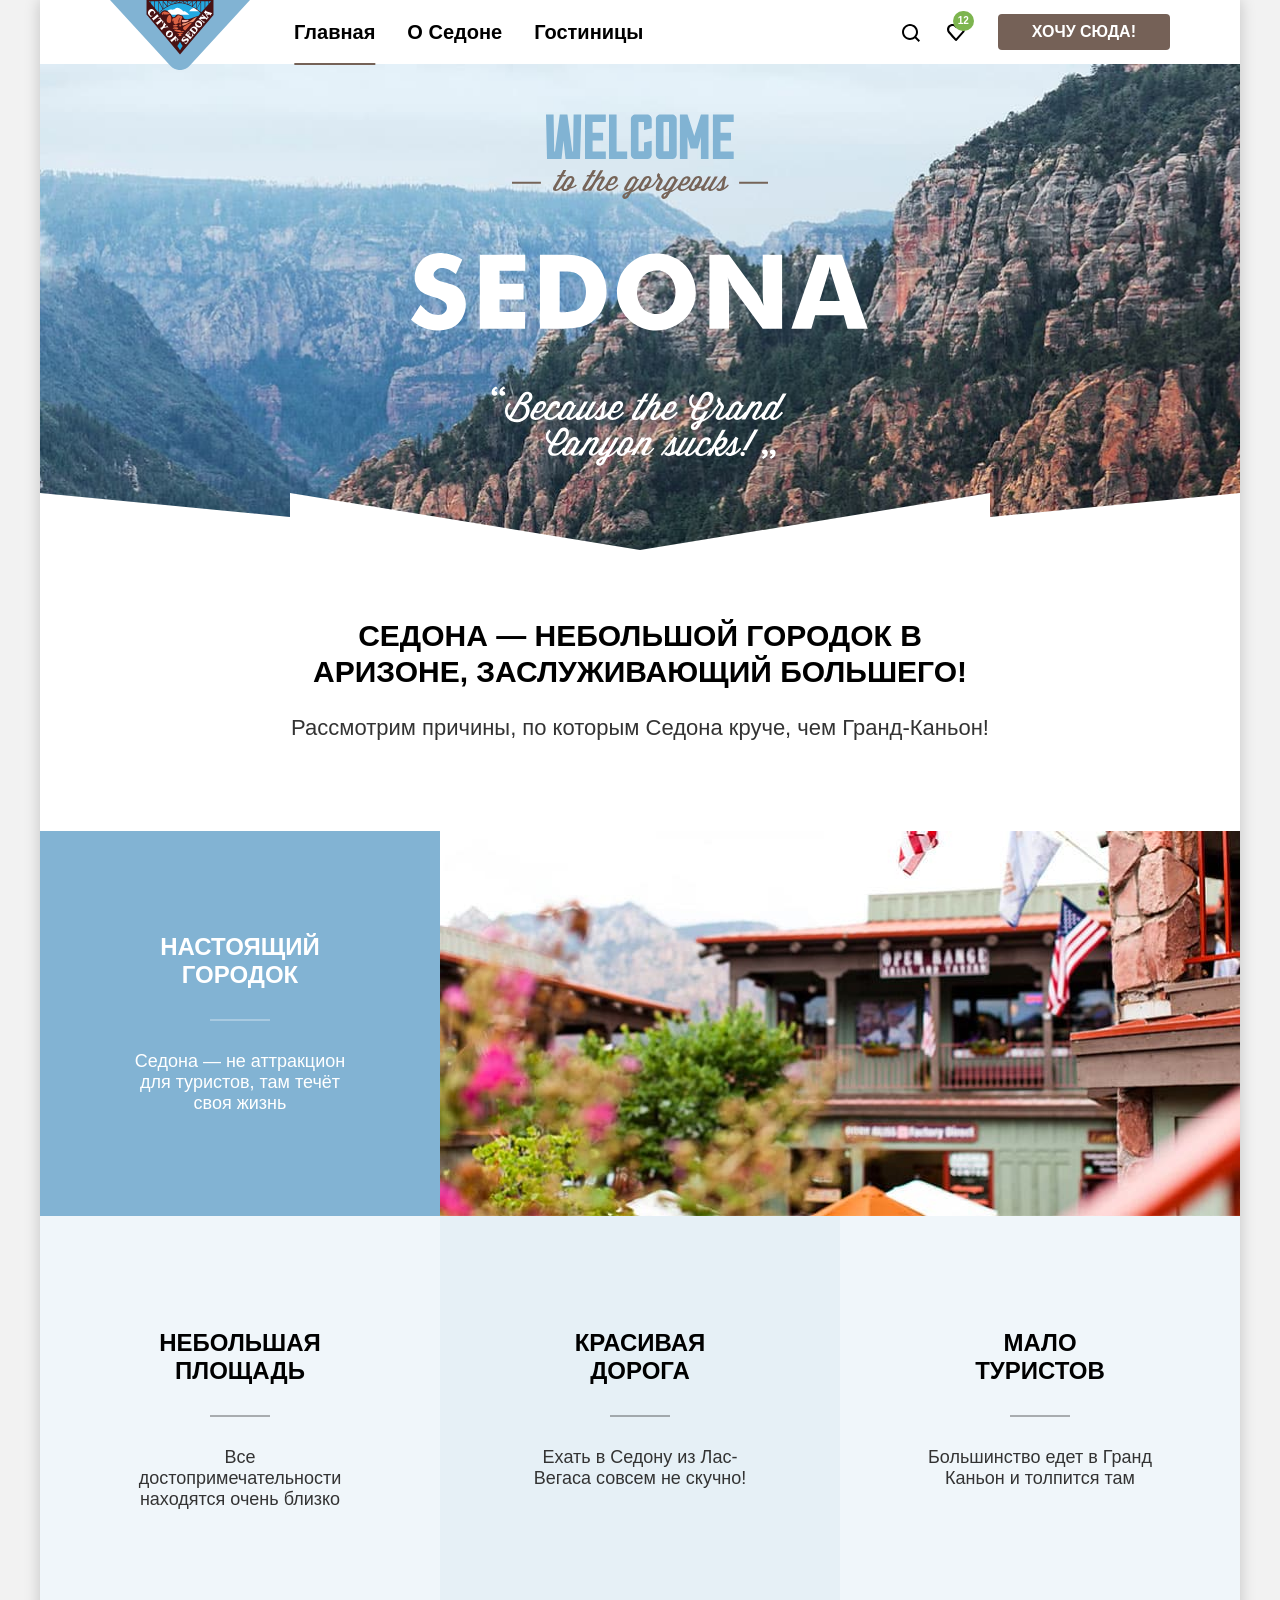
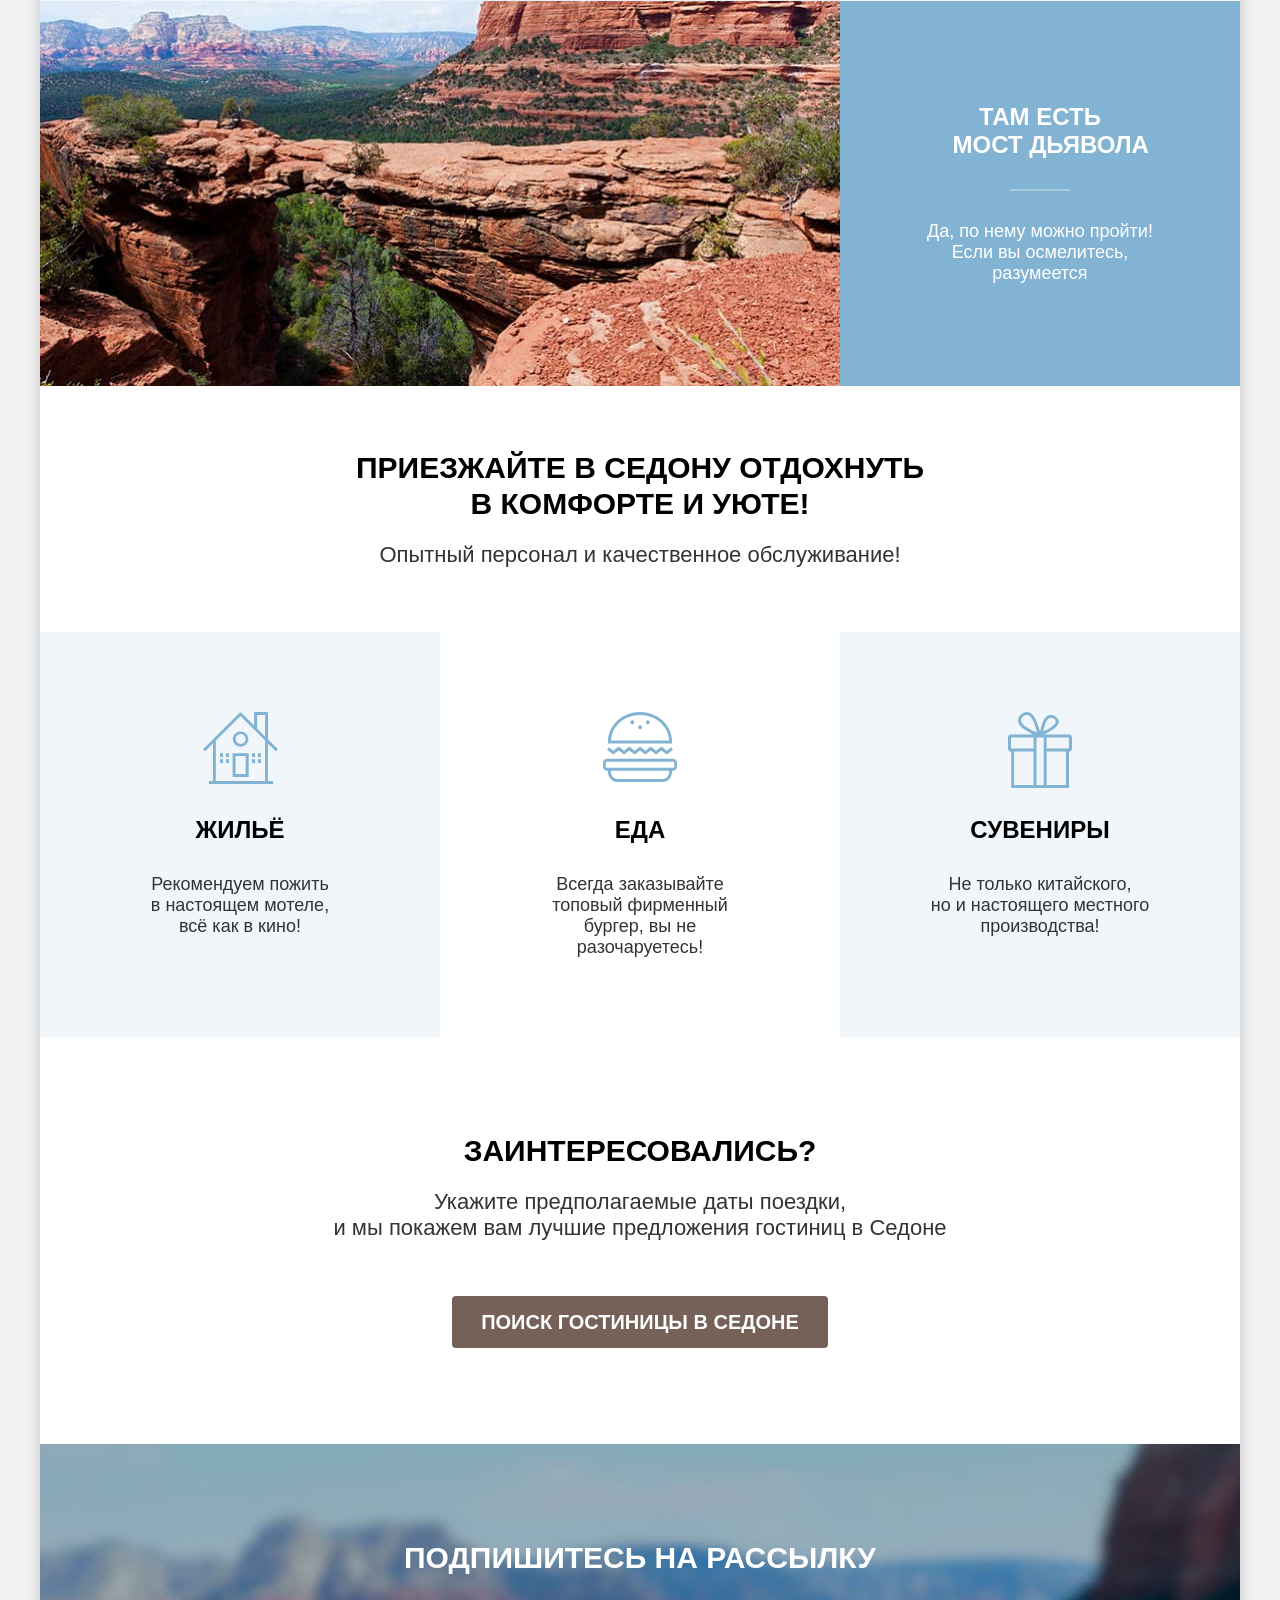
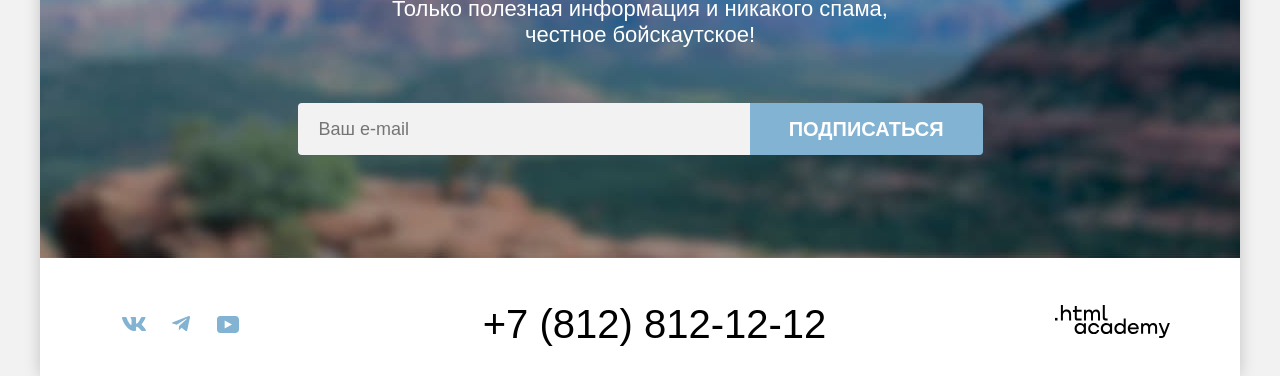
==== commit affb38b1: "вносит правки" ====
--- a/index.html
+++ b/index.html
@@ -280,18 +280,18 @@
               <label class="modal-form-label" for="parents">Взрослые:</label>
               <div class="modal-people-box">
                 <button class="spinners minus" type="button">
-                  <svg width="20" height="20" viewBox="0 0 20 20" aria-label="Уменьшить количество взрослых на один"
-                    fill="none" xmlns="http://www.w3.org/2000/svg">
+                  <svg width="20" height="20" viewBox="0 0 20 20" fill="none" xmlns="http://www.w3.org/2000/svg">
                     <path d="M3 9V11H17V9H3Z" fill="currentColor" />
                   </svg>
+                  <span class="visually-hidden">Уменьшить количество взрослых на один</span>
                 </button>
                 <input class="modal-form-input input-people" type="number" name="parents" id="parents" min="1" value="2"
                   required>
                 <button class="spinners plus" type="button">
-                  <svg width="20" height="20" viewBox="0 0 20 20" aria-label="Увеличить количество взрослых на один"
-                    fill="none" xmlns="http://www.w3.org/2000/svg">
+                  <svg width="20" height="20" viewBox="0 0 20 20" fill="none" xmlns="http://www.w3.org/2000/svg">
                     <path d="M17 9H11V3H9V9H3V11H9V17H11V11H17V9Z" fill="currentColor" />
                   </svg>
+                  <span class="visually-hidden">Увеличить количество взрослых на один</span>
                 </button>
               </div>
             </li>
@@ -310,18 +310,18 @@
               </div>
               <div class="modal-people-box">
                 <button class="spinners minus" type="button">
-                  <svg width="20" height="20" viewBox="0 0 20 20" aria-label="Уменьшить количество детей на один"
-                    fill="none" xmlns="http://www.w3.org/2000/svg">
+                  <svg width="20" height="20" viewBox="0 0 20 20" fill="none" xmlns="http://www.w3.org/2000/svg">
                     <path d="M3 9V11H17V9H3Z" fill="currentColor" />
                   </svg>
+                  <span class="visually-hidden">Уменьшить количество детей на один</span>
                 </button>
                 <input class="modal-form-input input-people" type="number" name="children" id="children" min="0"
                   value="2" required>
                 <button class="spinners plus" type="button">
-                  <svg width="20" height="20" viewBox="0 0 20 20" aria-label="Увеличить количество детей на один"
-                    fill="none" xmlns="http://www.w3.org/2000/svg">
+                  <svg width="20" height="20" viewBox="0 0 20 20" fill="none" xmlns="http://www.w3.org/2000/svg">
                     <path d="M17 9H11V3H9V9H3V11H9V17H11V11H17V9Z" fill="currentColor" />
                   </svg>
+                  <span class="visually-hidden">Увеличить количество детей на один</span>
                 </button>
               </div>
             </li>
--- a/styles/style.css
+++ b/styles/style.css
@@ -21,9 +21,9 @@
 body {
 	margin: 0;
 	font-family: "PT Sans", Arial, sans-serif;
-	font-weight: 400;
 	font-size: 18px;
 	line-height: 21px;
+	font-weight: 400;
 	color: #000000;
 	background-color: #f2f2f2;
 }
@@ -33,24 +33,26 @@
 	width: 1px;
 	height: 1px;
 	overflow: hidden;
+	margin: -1px;
+	padding: 0;
 	border: 0;
 	clip: rect(0 0 0 0);
-	margin: -1px;
-	padding: 0;
 }
 
 .container {
 	display: flex;
 	flex-direction: column;
 	min-height: 100vh;
+	width: 1200px;
+	margin: 0 auto;
 	background-color: #ffffff;
-	width: 1200px;
 	box-shadow: 0 0 15px 0 rgba(0, 0, 0, 0.2);
-	margin: 0 auto;
+
 }
 
 .header {
 	position: relative;
+	min-height: 64px;
 }
 
 .logo-link {
@@ -80,23 +82,23 @@
 }
 
 .nav {
-	list-style: none;
 	display: flex;
 	flex-wrap: wrap;
 	max-width: 500px;
 	margin: 0;
 	padding: 0;
+	list-style: none;
 }
 
 .nav-link {
 	display: block;
-	color: #000000;
-	font-weight: 700;
+	box-sizing: border-box;
+	padding: 20px 16px;
 	font-size: 20px;
 	line-height: 24px;
+	font-weight: 700;
+	color: #000000;
 	text-decoration: none;
-	box-sizing: border-box;
-	padding: 20px 16px;
 }
 
 .nav-link:hover {
@@ -128,24 +130,24 @@
 }
 
 .user-nav {
-	list-style: none;
-	width: 320px;
 	display: flex;
 	flex-wrap: wrap;
 	justify-content: flex-end;
+	width: 320px;
 	margin: 0;
 	padding: 14px 0;
+	list-style: none;
 }
 
 .user-nav-link {
 	display: block;
+	box-sizing: border-box;
+	padding: 10px 45px 0 0;
+	font-weight: 700;
+	text-decoration: none;
+	text-align: center;
 	color: #ffffff;
 	text-transform: uppercase;
-	font-weight: 700;
-	text-decoration: none;
-	text-align: center;
-	box-sizing: border-box;
-	padding: 10px 45px 0 0;
 }
 
 .search {
@@ -188,29 +190,28 @@
 }
 
 .favorite-number {
-	color: #ffffff;
-	font-weight: 400;
-	font-size: 10px;
-	line-height: 10px;
-	min-width: 20px;
-	height: 20px;
-	background-color: #7db54f;
-	border-radius: 12px;
 	position: absolute;
 	left: 6px;
 	top: -3px;
+	min-width: 20px;
+	height: 20px;
 	box-sizing: border-box;
 	padding: 5px;
+	font-size: 10px;
+	line-height: 10px;
+	color: #ffffff;
+	background-color: #7db54f;
+	border-radius: 12px;
 }
 
 .wish {
-	border-radius: 4px;
-	background-color: #756157;
-	font-size: 16px;
-	line-height: 20px;
 	max-width: 300px;
 	padding: 8px 34px;
 	margin-left: 6px;
+	font-size: 16px;
+	line-height: 20px;
+	background-color: #756157;
+	border-radius: 4px;
 }
 
 .wish:hover {
@@ -232,13 +233,13 @@
 }
 
 .welcome {
+	min-height: 485px;
+	box-sizing: border-box;
 	background-color: #2d4758;
 	background-image: url("../images/welkome/white-vector.svg"), url("../images/welkome/index-background.jpg");
 	background-repeat: no-repeat;
 	background-size: 100% auto, cover;
 	background-position: bottom, 0 0;
-	min-height: 485px;
-	box-sizing: border-box;
 }
 
 .welkome-img {
@@ -248,41 +249,41 @@
 }
 
 .description {
-	text-align: center;
-	max-width: 700px;
+	width: 700px;
+	min-height: 147px;
 	margin: 0 auto;
 	padding: 68px 0 66px;
+	text-align: center;
 }
 
 .description-title {
-	font-weight: 700;
+	margin: 0 0 25px;
 	font-size: 30px;
 	line-height: 36px;
+	font-weight: 700;
 	text-transform: uppercase;
-	margin: 0 0 25px;
 }
 
 .description-text {
-	color: #333333;
-	font-weight: 400;
+	margin: 0 0 24px;
 	font-size: 22px;
 	line-height: 26px;
-	margin: 0 0 24px;
+	color: #333333;
 }
 
 .reasons-list {
+	display: flex;
+	flex-wrap: wrap;
+	margin: 0;
+	padding: 0;
 	list-style: none;
-	display: flex;
-	flex-wrap: wrap;
-	margin: 0;
-	padding: 0;
 }
 
 .reasons-list-item {
+	flex-grow: 1;
 	width: 400px;
 	min-height: 385px;
 	background-color: rgba(131, 179, 211, 0.12);
-	flex-grow: 1;
 }
 
 .reasons-list-item:nth-child(2n-1) {
@@ -292,21 +293,23 @@
 .reasons-box {
 	display: flex;
 	flex-wrap: wrap;
+	flex-direction: column;
 	width: 230px;
 	margin: 0 auto;
 	padding: 103px 0 90px;
+	gap: 30px;
 }
 
 .reasons-list-title {
 	position: relative;
-	font-weight: 700;
-	font-size: 24px;
-	line-height: 28px;
-	text-align: center;
-	text-transform: uppercase;
 	width: 175px;
 	margin: 0 auto;
 	padding: 10px 0 32px;
+	font-size: 24px;
+	line-height: 28px;
+	font-weight: 700;
+	text-align: center;
+	text-transform: uppercase;
 }
 
 .reasons-list-title::before {
@@ -314,35 +317,34 @@
 	content: "";
 	width: 60px;
 	height: 2px;
-	background-color: rgba(0, 0, 0, 0.3);
 	bottom: 0;
 	left: calc(50% - 30px);
+	background-color: rgba(0, 0, 0, 0.3);
 }
 
 .reasons-list-text {
+	margin: 0;
+	gap: 30px;
+	text-align: center;
 	color: #333333;
-	font-weight: 400;
-	font-size: 18px;
-	line-height: 21px;
-	text-align: center;
-	margin: 0;
-	padding: 30px 0 0;
 }
 
 .reasons-box-img {
+	flex-shrink: 0;
+	width: 400px;
 	padding: 89px 0;
 }
 
 .reasons-list-img {
 	display: flex;
+	flex-grow: 1;
 	width: 100%;
 	background: #82b3d3;
-	flex-grow: 1;
 }
 
 .reasons-img-title {
+	padding: 13px 0 32px;
 	color: #ffffff;
-	padding: 13px 0 20px;
 }
 
 .reasons-img-title::before {
@@ -350,6 +352,8 @@
 }
 
 .reasons-img-text {
+	width: 230px;
+	margin: 0 auto;
 	color: #ffffff;
 }
 
@@ -361,45 +365,46 @@
 }
 
 .invate-text-box {
-	max-width: 600px;
+	width: 600px;
+	min-height: 102px;
 	box-sizing: border-box;
 	margin: 0 auto;
 	padding: 64px 0 44px;
 }
 
 .invite-title {
-	font-weight: 700;
+	margin: 0 0 20px;
 	font-size: 30px;
 	line-height: 36px;
+	font-weight: 700;
 	text-align: center;
 	text-transform: uppercase;
+}
+
+.invite-text {
 	margin: 0 0 20px;
-}
-
-.invite-text {
-	color: #333333;
-	font-weight: 400;
 	font-size: 22px;
 	line-height: 26px;
 	text-align: center;
-	margin: 0 0 20px;
+	color: #333333;
 }
 
 .invite-card {
+	display: flex;
+	flex-wrap: wrap;
+	margin: 0;
+	padding: 0;
 	list-style: none;
-	display: flex;
-	flex-wrap: wrap;
-	margin: 0;
-	padding: 0;
 }
 
 .invite-card-item {
 	width: 400px;
+	min-height: 136px;
+	flex-grow: 1;
+	padding: 184px 0 64px;
 	text-align: center;
 	background-repeat: no-repeat;
 	background-position: center 80px;
-	flex-grow: 1;
-	padding: 184px 0 64px;
 }
 
 .invite-card-item:nth-child(2n-1) {
@@ -407,23 +412,20 @@
 }
 
 .invite-card-title {
-	font-weight: 700;
-	font-size: 24px;
-	line-height: 28px;
-	text-transform: uppercase;
 	width: 230px;
 	margin: 0 auto;
 	padding: 0 0 15px;
+	font-size: 24px;
+	line-height: 28px;
+	font-weight: 700;
+	text-transform: uppercase;
 }
 
 .invite-card-text {
-	color: #333333;
-	font-weight: 400;
-	font-size: 18px;
-	line-height: 21px;
 	width: 230px;
 	margin: 0 auto;
 	padding: 15px 0;
+	color: #333333;
 }
 
 .house {
@@ -439,44 +441,44 @@
 }
 
 .hotels {
-	text-align: center;
-	max-width: 700px;
+	width: 700px;
+	min-height: 215px;
 	box-sizing: border-box;
 	margin: 0 auto;
 	padding: 96px 0 96px;
+	text-align: center;
 }
 
 .hotels-title {
-	font-weight: 700;
+	margin: 0 0 20px;
 	font-size: 30px;
 	line-height: 36px;
+	font-weight: 700;
 	text-transform: uppercase;
-	margin: 0 0 20px;
 }
 
 .hotels-text {
-	color: #333333;
-	font-weight: 400;
+	margin: 0 0 55px;
 	font-size: 22px;
 	line-height: 26px;
-	margin: 0 0 55px;
+	color: #333333;
 }
 
 .search-button {
 	width: 376px;
-	color: #ffffff;
+	padding: 8px;
+	margin: 0;
 	font-family: inherit;
-	font-weight: 700;
 	font-size: 20px;
 	line-height: 36px;
-	background-color: #756157;
+	font-weight: 700;
+	color: #ffffff;
 	text-transform: uppercase;
 	text-decoration: none;
+	background-color: #756157;
 	border: none;
 	border-radius: 4px;
 	cursor: pointer;
-	padding: 8px;
-	margin: 0;
 }
 
 .search-button:hover {
@@ -489,8 +491,8 @@
 }
 
 .search-button:active {
+	color: rgba(255, 255, 255, 0.3);
 	background-color: #756157;
-	color: rgba(255, 255, 255, 0.3);
 }
 
 .subscription {
@@ -500,12 +502,12 @@
 }
 
 .subscription-index {
+	color: #ffffff;
 	background-color: #2d4758;
 	background-image: url("../images/form/input-bg.jpg");
 	background-repeat: no-repeat;
 	background-size: cover;
 	background-position: 0 0;
-	color: #ffffff;
 }
 
 .subscription-box {
@@ -515,19 +517,18 @@
 }
 
 .subscription-title {
-	font-weight: 700;
+	margin: 0 0 20px;
 	font-size: 30px;
 	line-height: 36px;
+	font-weight: 700;
 	text-transform: uppercase;
-	margin: 0 0 20px;
 }
 
 .subscription-text {
-	color: #333333;
-	font-weight: 400;
+	margin: 0 0 31px;
 	font-size: 22px;
 	line-height: 26px;
-	margin: 0 0 31px;
+	color: #333333;
 }
 
 .subscription-index .subscription-text {
@@ -543,44 +544,42 @@
 
 .form-input {
 	width: 452px;
+	padding-left: 21px;
 	font-family: inherit;
-	color: rgba(0, 0, 0, 0.6);
-	font-weight: 400;
 	font-size: 18px;
 	line-height: 24px;
+	color: rgba(0, 0, 0, 0.6);
 	background-color: #f2f2f2;
 	border: none;
-	border-top-left-radius: 4px;
-	border-bottom-left-radius: 4px;
-	padding-left: 21px;
+	border-radius: 4px 0 0 4px;
 }
 
 .form-input:hover {
+	color: rgba(0, 0, 0, 0.6);
 	background-color: #e5e5e5;
-	color: rgba(0, 0, 0, 0.6);
 }
 
 .form-input:focus-visible {
-	outline: none;
+	color: #000000;
+	outline: none;
+	background-color: #e5e5e5;
 	border: 3px solid #83b3d3;
-	background-color: #e5e5e5;
-	color: #000000;
 }
 
 .form-button {
+	width: 244px;
+	min-height: 52px;
+	padding: 8px 8px;
 	font-family: inherit;
-	color: #ffffff;
-	font-weight: 700;
 	font-size: 20px;
 	line-height: 36px;
+	font-weight: 700;
 	text-align: center;
 	text-transform: uppercase;
+	color: #ffffff;
 	background-color: #82b3d3;
 	border: none;
 	border-radius: 0 4px 4px 0;
-	width: 244px;
-	min-height: 52px;
-	padding: 8px 8px;
 }
 
 .form-button:hover {
@@ -593,27 +592,27 @@
 }
 
 .form-button:active {
+	color: rgba(255, 255, 255, 0.3);
 	background-color: #68a2ca;
-	color: rgba(255, 255, 255, 0.3);
 }
 
 
 .footer {
 	display: flex;
+	align-items: center;
 	justify-content: space-between;
+	min-height: 118px;
 	box-sizing: border-box;
-	padding: 46px 72px 20px;
+	padding: 42px 70px 28px;
 }
 
 .social-list {
+	display: flex;
+	flex-wrap: wrap;
+	width: 144px;
+	margin: 0;
+	padding: 0;
 	list-style: none;
-	width: 141px;
-	min-height: 40px;
-	display: flex;
-	flex-wrap: wrap;
-	align-items: center;
-	margin: 0;
-	padding: 0;
 }
 
 .social-link {
@@ -621,7 +620,7 @@
 	align-items: center;
 	justify-content: center;
 	width: 47px;
-	height: 40px;
+	height: 48px;
 	color: #83b3d3;
 }
 
@@ -640,16 +639,16 @@
 
 .phone {
 	display: block;
-	color: #000000;
-	font-weight: 400;
+	padding: 4px 0;
+	width: 400px;
 	font-size: 40px;
 	line-height: 40px;
 	text-transform: uppercase;
 	text-align: center;
 	text-decoration: none;
-	width: 400px;
+	color: #000000;
 	white-space: nowrap;
-	margin: 0 0 8px;
+
 }
 
 .phone:hover {
@@ -667,8 +666,8 @@
 
 .academy-link {
 	display: block;
+	text-align: end;
 	color: #000000;
-	text-align: end;
 }
 
 .academy-link:hover {
@@ -696,38 +695,38 @@
 	content: "";
 	width: 93px;
 	height: 2px;
-	background-color: #756257;
 	bottom: -1px;
 	left: calc(50% - 46px);
+	background-color: #756257;
 }
 
 .header-inner {
+	min-height: 412px;
+	box-sizing: border-box;
+	padding: 35px 70px;
+	color: #ffffff;
 	background-color: #2d4758;
 	background-image: url("../images/form/catalog-bg.jpg");
 	background-repeat: no-repeat;
 	background-size: cover;
 	background-position: 0 0;
-	min-height: 412px;
-	box-sizing: border-box;
-	color: #ffffff;
-	padding: 35px 70px;
 }
 
 .header-inner-title {
-	font-weight: 700;
+	margin: 0 0 7px;
 	font-size: 60px;
 	line-height: 78px;
-	margin: 0 0 7px;
+	font-weight: 700;
 }
 
 .breadcrambs {
-	list-style: none;
 	display: flex;
 	flex-wrap: wrap;
 	align-items: center;
 	gap: 20px;
 	padding: 0;
 	margin: 0;
+	list-style: none;
 }
 
 .breadcrambs-item:not(:first-child) {
@@ -737,20 +736,19 @@
 
 .breadcrambs-link {
 	display: block;
-	color: #ffffff;
-	font-weight: 400;
 	font-size: 16px;
 	line-height: 21px;
+	color: #ffffff;
 	text-decoration: none;
 }
 
 .home {
+	display: block;
+	width: 15px;
+	min-height: 20px;
 	background-image: url("../images/icons/home.svg");
 	background-repeat: no-repeat;
 	background-position: center;
-	display: block;
-	width: 15px;
-	min-height: 20px;
 }
 
 .breadcrambs-link:hover {
@@ -773,7 +771,7 @@
 .hotels-filter {
 	display: flex;
 	flex-wrap: wrap;
-	column-gap: 152px;
+	column-gap: 143px;
 	margin: 40px 0 0;
 }
 
@@ -790,23 +788,28 @@
 }
 
 .filter-box {
+	width: 149px;
 	margin: 0 0 32px;
 	padding: 0;
 	border: none;
 }
 
+.filter-right .filter-box {
+	max-width: 288px;
+}
+
 .filter-title {
-	font-weight: 700;
+	margin: 0 0 32px;
+	padding: 0;
 	font-size: 20px;
 	line-height: 24px;
+	font-weight: 700;
 	text-transform: capitalize;
-	margin: 0 0 32px;
+}
+
+.filter-list {
+	margin: 0;
 	padding: 0;
-}
-
-.filter-list {
-	padding: 0;
-	margin: 0;
 	list-style: none;
 }
 
@@ -815,64 +818,64 @@
 }
 
 .checkbox {
+	position: relative;
+	display: inline-block;
 	padding-left: 36px;
-	display: inline-block;
-	position: relative;
 	cursor: pointer;
 }
 
 .checkbox::before {
+	position: absolute;
 	content: "";
+	left: 0;
+	top: 2px;
 	width: 20px;
 	height: 20px;
-	position: absolute;
-	left: 0;
-	top: 2px;
 	background-color: #ffffff;
 	border-radius: 4px;
 }
 
 .checkbox::after {
+	position: absolute;
 	content: "";
+	left: 5px;
+	top: 7px;
+	display: none;
 	width: 9px;
 	height: 5px;
-	position: absolute;
-	left: 5px;
-	top: 7px;
 	border-left: 2px solid #3f5e72;
 	border-bottom: 2px solid #3f5e72;
 	transform: rotate(-45deg);
-	display: none;
 }
 
 .radiobox {
+	position: relative;
+	display: inline-block;
 	padding-left: 36px;
-	display: inline-block;
-	position: relative;
 	cursor: pointer;
 }
 
 .radiobox::before {
+	position: absolute;
 	content: "";
+	left: 2px;
+	top: 2px;
 	width: 20px;
 	height: 20px;
-	position: absolute;
-	left: 2px;
-	top: 2px;
 	background-color: #ffffff;
 	border-radius: 50%;
 }
 
 .radiobox::after {
+	position: absolute;
 	content: "";
+	left: 7px;
+	top: 7px;
+	display: none;
 	width: 10px;
 	height: 10px;
+	background-color: #3f5e72;
 	border-radius: 50%;
-	position: absolute;
-	left: 7px;
-	top: 7px;
-	background-color: #3f5e72;
-	display: none;
 }
 
 .control:checked + .control-label::after {
@@ -890,7 +893,6 @@
 }
 
 .filter-label {
-	font-weight: 400;
 	font-size: 18px;
 	line-height: 23px;
 }
@@ -904,11 +906,11 @@
 }
 
 .range-form {
-	list-style: none;
 	display: flex;
 	column-gap: 2px;
 	margin: 0 0 44px;
 	padding: 0;
+	list-style: none;
 }
 
 .range-item {
@@ -917,12 +919,12 @@
 
 .range-input {
 	width: 143px;
+	box-sizing: border-box;
 	padding: 12px 44px 12px 20px;
-	box-sizing: border-box;
 	font-family: inherit;
-	font-weight: 700;
 	font-size: 18px;
 	line-height: 24px;
+	font-weight: 700;
 	background-color: #f2f2f2;
 	border: none;
 }
@@ -938,20 +940,19 @@
 }
 
 .range-input:focus-visible {
+	position: relative;
+	z-index: 5;
 	background-color: #e5e5e5;
 	outline: 3px solid #83b3d3;
-	position: relative;
-	z-index: 5;
 }
 
 .range-label {
+	position: absolute;
 	font-family: inherit;
-	color: #000000;
-	font-weight: 400;
 	font-size: 18px;
 	line-height: 24px;
+	color: #000000;
 	opacity: 0.3;
-	position: absolute;
 }
 
 .input-min {
@@ -1009,34 +1010,24 @@
 	outline: 2px solid #83b3d3;
 }
 
-.toggle-min {
-	top: -8px;
-	left: 0;
-}
-
-.toggle-max {
-	top: -8px;
-	left: 207px;
-}
-
 .button-box {
 	display: flex;
 	flex-direction: column;
+	row-gap: 33px;
 	padding: 56px 0 0;
-	row-gap: 33px;
 }
 
 .filter-button {
+	padding: 8px 50px;
 	font-family: inherit;
-	color: #ffffff;
-	font-weight: 700;
 	font-size: 16px;
 	line-height: 20px;
+	font-weight: 700;
 	text-align: center;
 	text-transform: uppercase;
+	color: #ffffff;
 	border: none;
 	border-radius: 4px;
-	padding: 8px 50px;
 }
 
 .apply {
@@ -1053,13 +1044,13 @@
 }
 
 .apply:active {
+	color: rgba(255, 255, 255, 0.3);
 	background-color: #68a2ca;
-	color: rgba(255, 255, 255, 0.3);
 }
 
 .reset {
+	padding: 8px 50px;
 	background-color: rgba(255, 255, 255, 0);
-	padding: 8px 50px;
 }
 
 .reset:hover {
@@ -1077,9 +1068,9 @@
 
 .catalog {
 	width: 1060px;
-	box-shadow: 0 1px 0 0 #e6e6e6;
 	margin: 0 auto;
 	padding: 50px 0 42px;
+	box-shadow: 0 1px 0 0 #e6e6e6;
 }
 
 .sorting {
@@ -1091,31 +1082,30 @@
 }
 
 .hotels-found {
-	font-weight: 700;
+	width: 500px;
+	margin: 0;
+	padding: 6px 0;
 	font-size: 30px;
 	line-height: 36px;
+	font-weight: 700;
 	text-transform: uppercase;
-	width: 500px;
-	margin: 0;
-	padding: 6px 0;
 }
 
 .select-control {
+	width: 292px;
+	height: 49px;
+	padding: 10px 40px 10px 18px;
 	font-family: inherit;
-	color: #333333;
-	font-weight: 400;
 	font-size: 18px;
 	line-height: 21px;
-	width: 292px;
-	height: 49px;
-	border: 2px solid #e5e5e5;
-	border-radius: 4px;
-	padding: 10px 40px 10px 18px;
-	appearance: none;
+	color: #333333;
 	background-color: #ffffff;
 	background-image: url("../images/icons/select.svg");
 	background-repeat: no-repeat;
 	background-position: right 19px center;
+	border: 2px solid #e5e5e5;
+	border-radius: 4px;
+	appearance: none;
 }
 
 .select-control:hover {
@@ -1128,27 +1118,34 @@
 	outline: none;
 }
 
+.select-control:disabled {
+	outline: none;
+	color: #000000;
+	border: 2px solid #000000;
+	opacity: 30%;
+}
+
 .view-list {
-	list-style: none;
 	display: flex;
 	flex-wrap: wrap;
 	justify-content: flex-end;
+	width: 192px;
 	gap: 8px;
-	width: 192px;
+	margin: 0;
 	padding: 0;
-	margin: 0;
+	list-style: none;
 }
 
 .view-link {
-	background-repeat: no-repeat;
-	background-position: center;
 	display: block;
 	width: 48px;
 	height: 48px;
+	box-sizing: border-box;
+	padding: 14px 12px;
+	background-repeat: no-repeat;
+	background-position: center;
 	border: 2px solid #e5e5e5;
 	border-radius: 4px;
-	box-sizing: border-box;
-	padding: 14px 12px;
 }
 
 .view-link:hover {
@@ -1168,7 +1165,7 @@
 	background-image: url("../images/icons/tiles.svg");
 }
 
-.slideshow {
+.cards {
 	background-image: url("../images/icons/slideshow.svg");
 }
 
@@ -1181,29 +1178,29 @@
 }
 
 .card-list {
-	margin: 0;
-	padding: 0;
-	list-style: none;
 	display: grid;
 	grid-template-columns: 340px 340px 340px;
 	gap: 20px;
+	margin: 0;
+	padding: 0;
+	list-style: none;
 }
 
 .card-items {
+	display: flex;
+	flex-direction: column;
+	row-gap: 16px;
+	padding: 20px;
 	background-color: #ffffff;
 	border-radius: 4px;
 	box-shadow: 0 0 0 1px #e5e5e5;
-	padding: 20px;
-	display: flex;
-	flex-direction: column;
-	row-gap: 16px;
 }
 
 .card-link {
-	text-decoration: none;
+	flex-grow: 1;
 	font-family: inherit;
 	color: #000000;
-	flex-grow: 1;
+	text-decoration: none;
 }
 
 .card-link:hover {
@@ -1222,21 +1219,24 @@
 	color: #615048;
 }
 
+.card-img {
+	min-width: 300px;
+	height: auto;
+	object-fit: cover;
+}
+
 .card-title {
 	margin: 0;
 	padding: 12px 0 0;
-	font-weight: 700;
 	font-size: 24px;
 	line-height: 28px;
-}
-
-.car-text {
+	font-weight: 700;
+}
+
+.card-text {
 	display: flex;
 	flex-wrap: wrap;
 	justify-content: space-between;
-	font-weight: 400;
-	font-size: 18px;
-	line-height: 21px;
 	color: #333333;
 }
 
@@ -1257,19 +1257,19 @@
 }
 
 .card-btn {
+	width: 140px;
+	box-sizing: border-box;
+	padding: 8px;
 	font-family: inherit;
-	color: #ffffff;
-	font-weight: 700;
 	font-size: 16px;
 	line-height: 20px;
+	font-weight: 700;
+	color: #ffffff;
 	text-transform: uppercase;
 	text-decoration: none;
 	text-align: center;
 	border: none;
 	border-radius: 4px;
-	width: 140px;
-	box-sizing: border-box;
-	padding: 8px;
 }
 
 .details {
@@ -1324,8 +1324,8 @@
 }
 
 .in-favorites:active {
+	color: rgba(255, 255, 255, 0.3);
 	background-color: #7db54f;
-	color: rgba(255, 255, 255, 0.3);
 }
 
 .rating {
@@ -1359,36 +1359,35 @@
 }
 
 .rating-numbers {
-	font-weight: 400;
 	color: #333333;
 	background: #f2f2f2;
 }
 
 .pagination-list {
-	list-style: none;
 	display: flex;
 	flex-wrap: wrap;
 	gap: 8px;
 	margin: 0 0 21px;
 	padding: 39px 70px;
+	list-style: none;
 }
 
 .pagination-link {
 	display: flex;
-	align-items: center;
-	justify-content: center;
-	font-family: inherit;
-	color: #ffffff;
-	font-weight: 700;
-	font-size: 20px;
-	line-height: 36px;
-	text-decoration: none;
-	background-color: #82b3d3;
-	border-radius: 4px;
 	min-width: 60px;
 	height: 60px;
 	box-sizing: border-box;
 	padding: 8px;
+	align-items: center;
+	justify-content: center;
+	font-family: inherit;
+	font-size: 20px;
+	line-height: 36px;
+	font-weight: 700;
+	color: #ffffff;
+	text-decoration: none;
+	background-color: #82b3d3;
+	border-radius: 4px;
 }
 
 .pagination-link:hover {
@@ -1401,8 +1400,8 @@
 }
 
 .pagination-link:active {
+	color: rgba(255, 255, 255, 0.3);
 	background-color: #82b3d3;
-	color: rgba(255, 255, 255, 0.3);
 }
 
 .pagination-active {
@@ -1412,7 +1411,6 @@
 }
 
 .points {
-	font-weight: 400;
 	font-size: 22px;
 	line-height: 26px;
 	color: #000000;
@@ -1424,12 +1422,12 @@
 	position: fixed;
 	top: 0;
 	left: 0;
+	display: none;
+	justify-content: center;
+	align-items: center;
 	width: 100%;
 	height: 100%;
 	background-color: rgba(242, 242, 242, 0.8);
-	justify-content: center;
-	align-items: center;
-	display: none;
 }
 
 .modal-show {
@@ -1437,31 +1435,31 @@
 }
 
 .modal-window {
+	position: relative;
 	width: 717px;
 	min-height: 576px;
-	background-color: #ffffff;
-	box-shadow: 0 25px 50px 0 rgba(0, 0, 0, 0.15);
-	border-radius: 30px;
 	box-sizing: border-box;
 	padding: 64px 70px;
-	position: relative;
+	background-color: #ffffff;
+	border-radius: 30px;
+	box-shadow: 0 25px 50px 0 rgba(0, 0, 0, 0.15);
 }
 
 .modal-title {
-	font-weight: 700;
+	margin: 0 0 64px;
+	padding: 0;
 	font-size: 30px;
 	line-height: 36px;
+	font-weight: 700;
 	text-transform: uppercase;
-	margin: 0 0 64px;
-	padding: 0;
 }
 
 .close-modal {
-	width: 52px;
-	height: 52px;
 	position: absolute;
 	top: 64px;
 	right: 52px;
+	width: 52px;
+	height: 52px;
 	background-color: #f2f2f2;
 	background-image: url("../images/icons/close-modal.svg");
 	background-repeat: no-repeat;
@@ -1485,13 +1483,13 @@
 }
 
 .modal-form-list {
+	display: flex;
+	flex-wrap: wrap;
+	justify-content: space-between;
+	gap: 23px;
 	margin: 0 0 23px;
 	padding: 0;
 	list-style: none;
-	display: flex;
-	flex-wrap: wrap;
-	justify-content: space-between;
-	gap: 23px;
 }
 
 .modal-form-list:last-of-type {
@@ -1504,13 +1502,13 @@
 }
 
 .modal-form-label {
-	font-weight: 700;
+	width: 137px;
+	margin: 0;
+	padding: 12px 0 0;
 	font-size: 20px;
 	line-height: 24px;
+	font-weight: 700;
 	text-transform: capitalize;
-	width: 137px;
-	margin: 0;
-	padding: 12px 0 0;
 }
 
 .popover .modal-form-label {
@@ -1523,16 +1521,16 @@
 }
 
 .modal-form-input {
+	box-sizing: border-box;
+	padding: 12px 20px;
+	margin: 0;
 	font-family: inherit;
-	font-weight: 700;
 	font-size: 18px;
 	line-height: 24px;
+	font-weight: 700;
 	background-color: #f2f2f2;
 	border: none;
 	border-radius: 4px;
-	box-sizing: border-box;
-	padding: 12px 20px;
-	margin: 0;
 }
 
 .input-date {
@@ -1553,12 +1551,11 @@
 }
 
 .message {
-	font-weight: 400;
+	padding: 4px 0 0 20px;
+	margin: 0;
 	font-size: 16px;
 	line-height: 21px;
 	color: #333333;
-	padding: 4px 0 0 20px;
-	margin: 0;
 }
 
 .error {
@@ -1571,21 +1568,21 @@
 }
 
 .modal-people-box {
+	display: grid;
+	grid-template-columns: 40px 31px 40px;
+	justify-items: center;
+	align-items: center;
 	width: 110px;
 	height: 48px;
 	background-color: #f2f2f2;
 	border-radius: 4px;
-	display: grid;
-	grid-template-columns: 40px 31px 40px;
-	justify-items: center;
-	align-items: center;
 }
 
 .input-people {
 	max-width: 20px;
+	margin: 0;
+	padding: 0;
 	text-align: center;
-	padding: 0;
-	margin: 0;
 }
 
 .input-people:focus-visible {
@@ -1607,46 +1604,45 @@
 }
 
 .popover-btn {
+	position: relative;
 	width: 26px;
 	height: 26px;
-	border: none;
-	border-radius: 50%;
 	background-color: #83b3d3;
 	background-image: url("../images/icons/info.svg");
 	background-repeat: no-repeat;
 	background-position: center;
-	position: relative;
+	border: none;
+	border-radius: 50%;
 }
 
 .info-show {
-	font-weight: 400;
-	font-size: 16px;
-	line-height: 20px;
-	color: #ffffff;
-	background-color: #333333;
-	box-shadow: 0px 15px 30px 0px rgba(0, 0, 0, 0.3);
-	border-radius: 10px;
-	width: 256px;
-	height: 143px;
-	box-sizing: border-box;
-	margin: 0;
-	padding: 22px 18px 18px 22px;
 	position: absolute;
 	top: 51px;
 	left: 50%;
 	transform: translateX(-50%);
 	display: none;
+	width: 256px;
+	height: 143px;
+	box-sizing: border-box;
+	margin: 0;
+	padding: 22px 18px 18px 22px;
+	font-size: 16px;
+	line-height: 20px;
+	color: #ffffff;
+	background-color: #333333;
+	border-radius: 10px;
+	box-shadow: 0 15px 30px 0 rgba(0, 0, 0, 0.3);
 }
 
 .info-show::before {
+	position: absolute;
 	content: "";
+	top: -18px;
+	left: 50%;
+	transform: translateX(-50%);
 	display: inline-block;
 	border: 10px solid transparent;
 	border-bottom: 9px solid #333333;
-	position: absolute;
-	top: -18px;
-	left: 50%;
-	transform: translateX(-50%);
 }
 
 .modal-info:hover .info-show {
@@ -1660,12 +1656,12 @@
 }
 
 .spinners {
+	height: 20px;
 	margin: 0;
 	padding: 0;
+	color: rgba(117, 97, 87, 0.3);
+	background-color: #f2f2f2;
 	border: none;
-	height: 20px;
-	background-color: #f2f2f2;
-	color: rgba(117, 97, 87, 0.3);
 	cursor: pointer;
 }
 
@@ -1675,8 +1671,8 @@
 
 .spinners:focus-visible {
 	outline: 3px solid #83b3d3;
+	color: #000000;
 	border-radius: 4px;
-	color: #000000;
 }
 
 .spinners:active {
@@ -1684,18 +1680,18 @@
 }
 
 .modal-button {
+	padding: 18px 77px;
+	width: 100%;
 	font-family: inherit;
-	font-weight: 700;
 	font-size: 20px;
 	line-height: 24px;
+	font-weight: 700;
 	text-align: center;
 	text-transform: uppercase;
 	color: #ffffff;
+	background-color: #83b3d3;
 	border: none;
 	border-radius: 10px;
-	background-color: #83b3d3;
-	padding: 18px 77px;
-	width: 100%;
 }
 
 .modal-button:hover {
@@ -1708,6 +1704,6 @@
 }
 
 .modal-button:active {
+	color: rgba(255, 255, 255, 0.3);
 	background-color: #68a2ca;
-	color: rgba(255, 255, 255, 0.3);
-}
+}
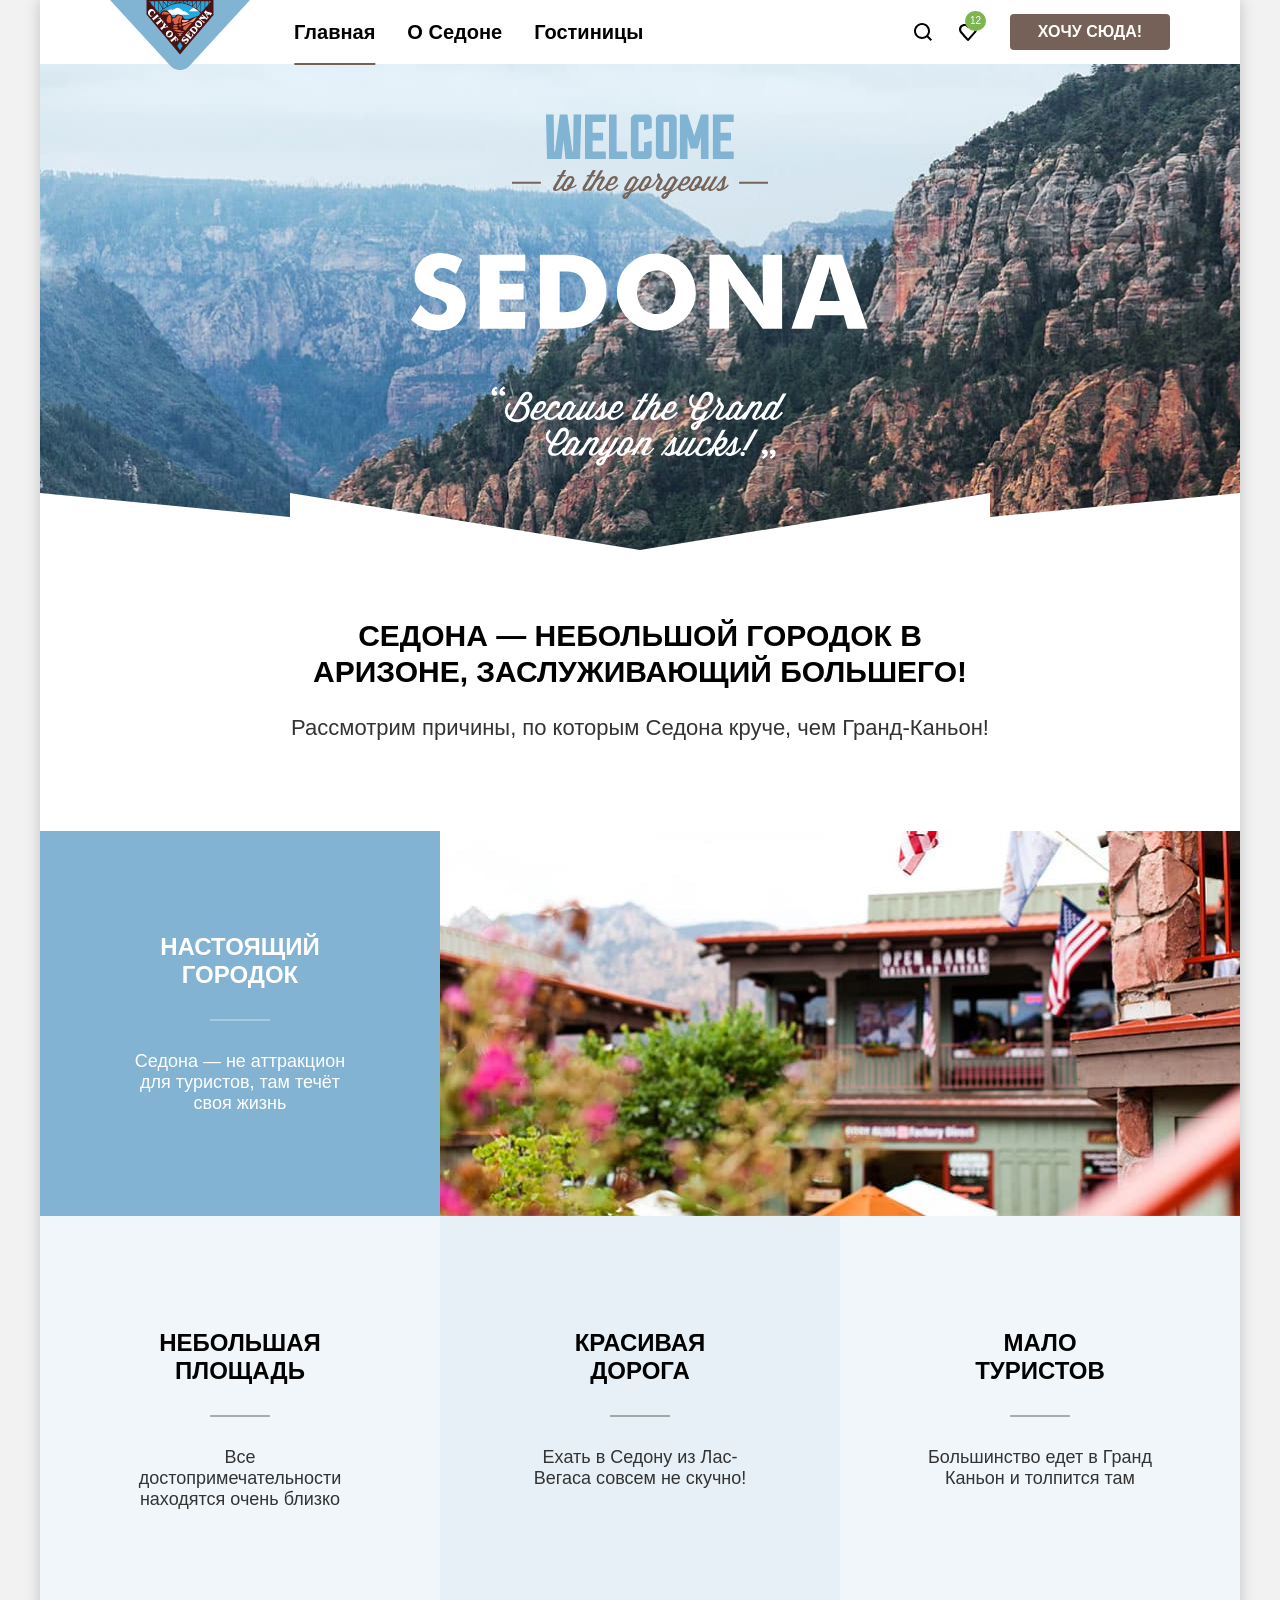
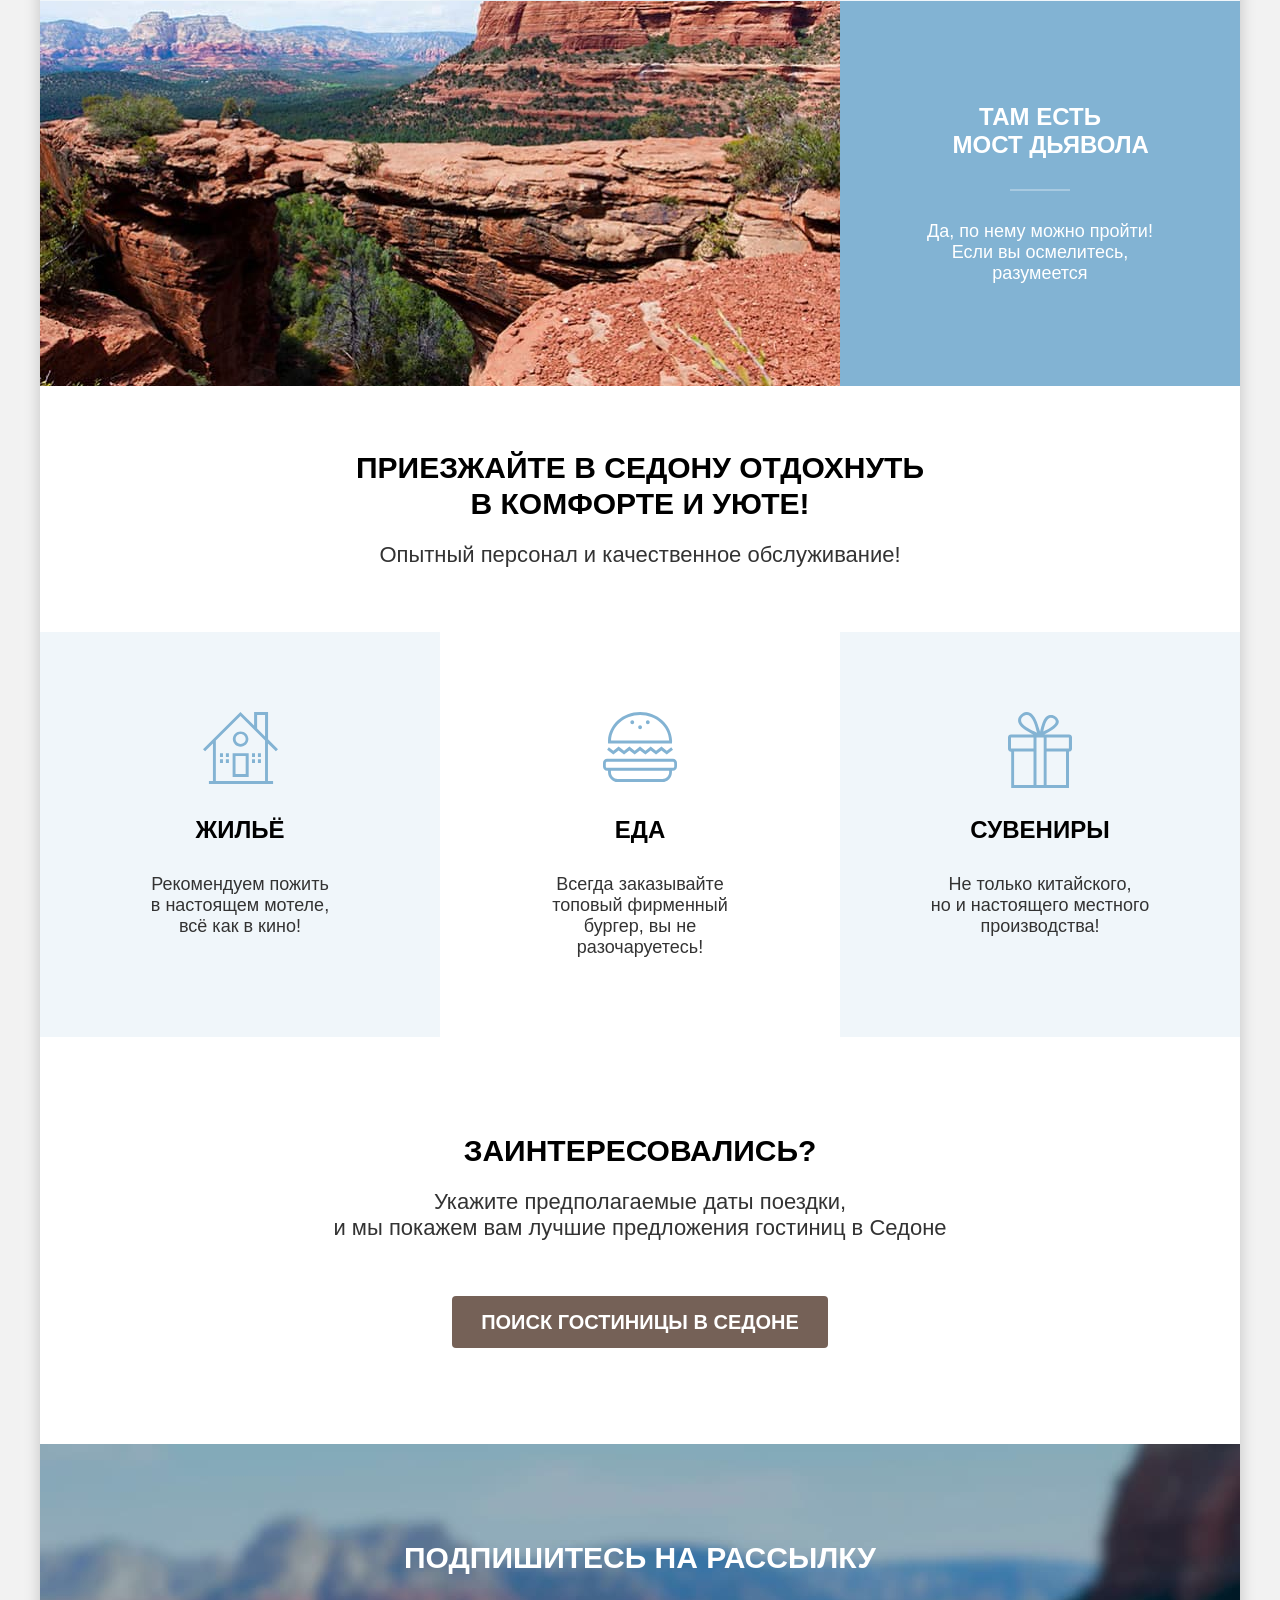
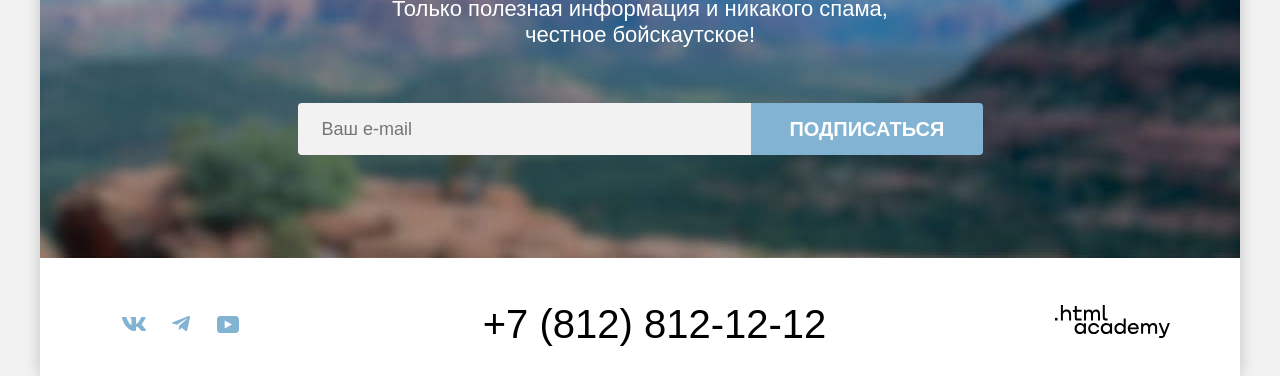
==== commit ce6001d9: "Финальная версия" ====
--- a/index.html
+++ b/index.html
@@ -11,24 +11,24 @@
   <body>
     <div class="container">
       <header class="header">
-        <a class="logo-link" href="#">
-          <img class="logo-img" src="./images/logo/logo-sedona.svg" alt="Логотип Седоны" width="140" height="70">
+        <a class="header-logo-link" href="#">
+          <img class="header-logo-img" src="./images/logo/logo-sedona.svg" alt="Логотип Седоны" width="140" height="70">
         </a>
         <nav class="header-nav">
-          <ul class="nav">
-            <li class="nav-item">
-              <a class="nav-link active" href="#">Главная</a>
-            </li>
-            <li class="nav-item">
-              <a class="nav-link" href="#">О Седоне</a>
-            </li>
-            <li class="nav-item">
-              <a class="nav-link" href="./catalog.html">Гостиницы</a>
+          <ul class="general-nav">
+            <li class="general-nav-item">
+              <a class="general-nav-link active" href="#">Главная</a>
+            </li>
+            <li class="general-nav-item">
+              <a class="general-nav-link" href="#">О Седоне</a>
+            </li>
+            <li class="general-nav-item">
+              <a class="general-nav-link" href="./catalog.html">Гостиницы</a>
             </li>
           </ul>
           <ul class="user-nav">
             <li class="user-nav-item">
-              <a class="user-nav-link search" href="#">
+              <a class="user-nav-link nav-search" href="#">
                 <svg width="18" height="18" viewBox="0 0 18 18" fill="none" xmlns="http://www.w3.org/2000/svg">
                   <path
                     d="M18 16.5083L14.3 12.8287C15.3 11.5359 16 9.8453 16 7.9558C16 3.58011 12.4 0 8 0C3.6 0 0 3.67956 0 8.05525C0 12.4309 3.6 16.011 8 16.011C9.8 16.011 11.5 15.4144 12.9 14.3204L16.6 18L18 16.5083ZM8 14.0221C4.7 14.0221 2 11.337 2 8.05525C2 4.77348 4.7 2.0884 8 2.0884C11.3 2.0884 14 4.77348 14 8.05525C14 11.337 11.3 14.0221 8 14.0221Z"
@@ -49,7 +49,7 @@
               </a>
             </li>
             <li class="user-nav-item">
-              <a class="user-nav-link wish" href="#">Хочу сюда!</a>
+              <a class="button link-button wish" href="#">Хочу сюда!</a>
             </li>
           </ul>
         </nav>
@@ -125,21 +125,21 @@
               Опытный персонал и качественное обслуживание!
             </p>
           </div>
-          <ul class="invite-card">
-            <li class="invite-card-item house">
+          <ul class="invite-list">
+            <li class="invite-card house">
               <h3 class="invite-card-title">Жильё</h3>
               <p class="invite-card-text">
                 Рекомендуем пожить в&nbsp;настоящем мотеле,
                 <br>всё как в кино!
               </p>
             </li>
-            <li class="invite-card-item food">
+            <li class="invite-card food">
               <h3 class="invite-card-title">Еда</h3>
               <p class="invite-card-text">
                 Всегда заказывайте топовый&nbsp;фирменный бургер, вы не разочаруетесь!
               </p>
             </li>
-            <li class="invite-card-item present">
+            <li class="invite-card present">
               <h3 class="invite-card-title">Сувениры</h3>
               <p class="invite-card-text">
                 Не только китайского,
@@ -148,13 +148,13 @@
             </li>
           </ul>
         </section>
-        <section class="hotels">
-          <h2 class="hotels-title">Заинтересовались?</h2>
-          <p class="hotels-text">
+        <section class="search">
+          <h2 class="search-title">Заинтересовались?</h2>
+          <p class="search-text">
             Укажите предполагаемые даты поездки,
             <br>и мы покажем вам лучшие предложения гостиниц в Седоне
           </p>
-          <button class="search-button" type="button">Поиск гостиницы в Седоне</button>
+          <button class="button link-button search-btn" type="button">Поиск гостиницы в Седоне</button>
         </section>
         <section class="subscription subscription-index">
           <div class="subscription-box">
@@ -165,13 +165,13 @@
           </div>
 
           <form class="subscription-form" action="https://echo.htmlacademy.ru/" method="post">
-            <input class="form-input" type="email" name="user-email" placeholder="Ваш e-mail" required>
-            <button class="form-button" type="submit">Подписаться</button>
+            <input class="subscription-input" type="email" name="user-email" placeholder="Ваш e-mail" required>
+            <button class="button action-button subscription-btn" type="submit">Подписаться</button>
           </form>
         </section>
       </main>
+
       <footer class="footer">
-
         <section class="social">
           <h2 class="visually-hidden">Социальные сети.</h2>
           <ul class="social-list">
@@ -207,7 +207,7 @@
             </li>
           </ul>
         </section>
-        <div>
+        <div class="phone-box">
           <a class="phone" href="tel:+78128121212">+7 (812) 812-12-12</a>
         </div>
         <div class="academy-logo">
@@ -250,9 +250,9 @@
             </svg>
           </a>
         </div>
-
       </footer>
     </div>
+
     <section class="modal">
       <div class="modal-window">
         <h2 class="modal-title">Поиск гостиницы в Седоне</h2>
@@ -296,11 +296,11 @@
               </div>
             </li>
             <li class="modal-form-item item-people">
-              <div class="popover">
-                <div class="popover-box">
+              <div class="tooltip">
+                <div class="tooltip-box">
                   <label class="modal-form-label" for="children">Дети:</label>
                   <div class="modal-info">
-                    <button class="popover-btn" type="button">
+                    <button class="tooltip-btn" type="button">
                       <span class="visually-hidden">Дополнительная информация о возрасте детей</span>
                     </button>
                     <p class="info-show">Укажите количество детей, которые будут с вами, возраст которых от 6 до 18
@@ -326,7 +326,7 @@
               </div>
             </li>
           </ul>
-          <button class="modal-button" type="submit">Найти</button>
+          <button class="button action-button modal-btn" type="submit">Найти</button>
         </form>
         <button class="close-modal" type="button">
           <span class="visually-hidden">Закрыть окно поиска</span>
--- a/styles/style.css
+++ b/styles/style.css
@@ -1,1709 +1,1627 @@
 @font-face {
-	font-family: "PT Sans";
-	src: url("../fonts/ptsans-400.woff2") format("woff2");
-	font-weight: 400;
-	font-style: normal;
-	font-display: swap;
+  font-family: "PT Sans";
+  src: url("../fonts/ptsans-400.woff2") format("woff2");
+  font-weight: 400;
+  font-style: normal;
+  font-display: swap;
 }
 
 @font-face {
-	font-family: "PT Sans";
-	src: url("../fonts/ptsans-700.woff2") format("woff2");
-	font-weight: 700;
-	font-style: normal;
-	font-display: swap;
-}
-
-input[type="number"] {
-	-moz-appearance: textfield;
+  font-family: "PT Sans";
+  src: url("../fonts/ptsans-700.woff2") format("woff2");
+  font-weight: 700;
+  font-style: normal;
+  font-display: swap;
 }
 
 body {
-	margin: 0;
-	font-family: "PT Sans", Arial, sans-serif;
-	font-size: 18px;
-	line-height: 21px;
-	font-weight: 400;
-	color: #000000;
-	background-color: #f2f2f2;
+  margin: 0;
+  font-family: "PT Sans", Arial, sans-serif;
+  font-size: 18px;
+  line-height: 21px;
+  font-weight: 400;
+  color: #000000;
+  background-color: #f2f2f2;
 }
 
 .visually-hidden {
-	position: absolute;
-	width: 1px;
-	height: 1px;
-	overflow: hidden;
-	margin: -1px;
-	padding: 0;
-	border: 0;
-	clip: rect(0 0 0 0);
+  position: absolute;
+  width: 1px;
+  height: 1px;
+  overflow: hidden;
+  margin: -1px;
+  padding: 0;
+  border: 0;
+  clip: rect(0 0 0 0);
+}
+
+.button {
+  display: inline-block;
+  box-sizing: border-box;
+  margin: 0;
+  padding: 8px 16px;
+  font-family: inherit;
+  font-size: 16px;
+  line-height: 20px;
+  font-weight: 700;
+  color: #ffffff;
+  text-align: center;
+  text-transform: uppercase;
+  text-decoration: none;
+  border: none;
+  border-radius: 4px;
+  cursor: pointer;
+}
+
+.action-button {
+  background-color: #82b3d3;
+}
+
+.action-button:not(:disabled):hover {
+  background-color: #68a2ca;
+}
+
+.action-button:focus-visible {
+  background-color: #68a2ca;
+  outline: none;
+}
+
+.action-button:not(:disabled):active {
+  color: rgba(255, 255, 255, 0.3);
+  background-color: #82b3d3;
+}
+
+.action-button:disabled {
+  color: #ffffff;
+  background-color: #e5e5e5;
+  cursor: default;
+}
+
+.link-button {
+  background-color: #756157;
+}
+
+.link-button:not(:disabled):hover {
+  background-color: #615048;
+}
+
+.link-button:focus-visible {
+  background-color: #615048;
+  outline: none;
+}
+
+.link-button:not(:disabled):active {
+  color: rgba(255, 255, 255, 0.3);
+  background-color: #756157;
+}
+
+.link-button:disabled {
+  color: #ffffff;
+  background-color: #e5e5e5;
+  cursor: default;
 }
 
 .container {
-	display: flex;
-	flex-direction: column;
-	min-height: 100vh;
-	width: 1200px;
-	margin: 0 auto;
-	background-color: #ffffff;
-	box-shadow: 0 0 15px 0 rgba(0, 0, 0, 0.2);
+  display: flex;
+  flex-direction: column;
+  min-height: 100vh;
+  width: 1200px;
+  margin: 0 auto;
+  background-color: #ffffff;
+  box-shadow: 0 0 15px 0 rgba(0, 0, 0, 0.2);
 
 }
 
 .header {
-	position: relative;
-	min-height: 64px;
-}
-
-.logo-link {
-	position: absolute;
-	top: 0;
-	left: 70px;
-}
-
-.logo-link:hover {
-	opacity: 80%;
-}
-
-.logo-link:focus-visible {
-	opacity: 80%;
-	outline: none;
-}
-
-.logo-link:active {
-	opacity: 50%;
+  position: relative;
+  min-height: 64px;
+}
+
+.header-logo-link {
+  position: absolute;
+  top: 0;
+  left: 70px;
+}
+
+.header-logo-link:hover {
+  opacity: 80%;
+}
+
+.header-logo-link:focus-visible {
+  opacity: 80%;
+  outline: none;
+}
+
+.header-logo-link:active {
+  opacity: 50%;
 }
 
 .header-nav {
-	display: flex;
-	justify-content: space-between;
-	margin-left: 238px;
-	margin-right: 70px;
-}
-
-.nav {
-	display: flex;
-	flex-wrap: wrap;
-	max-width: 500px;
-	margin: 0;
-	padding: 0;
-	list-style: none;
-}
-
-.nav-link {
-	display: block;
-	box-sizing: border-box;
-	padding: 20px 16px;
-	font-size: 20px;
-	line-height: 24px;
-	font-weight: 700;
-	color: #000000;
-	text-decoration: none;
-}
-
-.nav-link:hover {
-	color: #756157;
-}
-
-.nav-link:focus-visible {
-	color: #756157;
-	outline: none;
-}
-
-.nav-link:active {
-	color: rgba(117, 97, 87, 0.3);
+  display: flex;
+  justify-content: space-between;
+  margin-left: 238px;
+  margin-right: 70px;
+}
+
+.general-nav {
+  display: flex;
+  flex-wrap: wrap;
+  max-width: 500px;
+  margin: 0;
+  padding: 0;
+  list-style: none;
+}
+
+.general-nav-link {
+  display: block;
+  box-sizing: border-box;
+  padding: 20px 16px;
+  font-size: 20px;
+  line-height: 24px;
+  font-weight: 700;
+  color: #000000;
+  text-decoration: none;
+}
+
+.general-nav-link:hover {
+  color: #756157;
+}
+
+.general-nav-link:focus-visible {
+  color: #756157;
+  outline: none;
+}
+
+.general-nav-link:active {
+  color: rgba(117, 97, 87, 0.3);
 }
 
 .active {
-	position: relative;
+  position: relative;
 }
 
 .active::before {
-	position: absolute;
-	content: "";
-	width: calc(100% - 32px);
-	height: 2px;
-	background-color: #756257;
-	bottom: -1px;
-	left: 50%;
-	transform: translateX(-50%);
+  position: absolute;
+  content: "";
+  width: calc(100% - 32px);
+  height: 2px;
+  background-color: #756257;
+  bottom: -1px;
+  left: 50%;
+  transform: translateX(-50%);
 }
 
 .user-nav {
-	display: flex;
-	flex-wrap: wrap;
-	justify-content: flex-end;
-	width: 320px;
-	margin: 0;
-	padding: 14px 0;
-	list-style: none;
+  display: flex;
+  flex-wrap: wrap;
+  justify-content: flex-end;
+  width: 320px;
+  gap: 9px;
+  margin: 0;
+  padding: 14px 0;
+  list-style: none;
 }
 
 .user-nav-link {
-	display: block;
-	box-sizing: border-box;
-	padding: 10px 45px 0 0;
-	font-weight: 700;
-	text-decoration: none;
-	text-align: center;
-	color: #ffffff;
-	text-transform: uppercase;
+  display: flex;
+  justify-content: center;
+  align-items: center;
+}
+
+.nav-search {
+  width: 36px;
+  height: 36px;
+  color: #000000;
+}
+
+.favorite {
+  position: relative;
+  width: 36px;
+  height: 36px;
+  color: #000000;
+}
+
+.nav-search:hover,
+.favorite:hover {
+  color: #756157;
+}
+
+.nav-search:focus-visible,
+.favorite:focus-visible {
+  color: #756157;
+  outline: none;
+}
+
+.nav-search:active,
+.favorite:active {
+  color: rgba(117, 97, 87, 0.3);
+}
+
+.favorite-number {
+  position: absolute;
+  left: 15px;
+  top: -3px;
+  min-width: 20px;
+  height: 20px;
+  box-sizing: border-box;
+  padding: 5px;
+  font-size: 10px;
+  line-height: 10px;
+  color: #ffffff;
+  background-color: #7db54f;
+  border-radius: 12px;
+}
+
+.wish {
+  min-width: 160px;
+  margin-left: 15px;
+}
+
+.main {
+  flex-grow: 1;
+}
+
+.welcome {
+  min-height: 485px;
+  box-sizing: border-box;
+  background-color: #3f5e72;
+  background-image: url("../images/welkome/white-vector.svg"), url("../images/welkome/index-background.jpg");
+  background-repeat: no-repeat;
+  background-size: 100% auto, cover;
+  background-position: bottom, 0 0;
+}
+
+.welkome-img {
+  display: block;
+  margin: 0 auto;
+  padding: 50px 0 84px;
+}
+
+.description {
+  width: 700px;
+  min-height: 147px;
+  margin: 0 auto;
+  padding: 68px 0 66px;
+  text-align: center;
+}
+
+.description-title {
+  margin: 0 0 25px;
+  font-size: 30px;
+  line-height: 36px;
+  font-weight: 700;
+  text-transform: uppercase;
+}
+
+.description-text {
+  margin: 0 0 24px;
+  font-size: 22px;
+  line-height: 26px;
+  color: #333333;
+}
+
+.reasons-list {
+  display: flex;
+  flex-wrap: wrap;
+  margin: 0;
+  padding: 0;
+  list-style: none;
+}
+
+.reasons-list-item {
+  flex-grow: 1;
+  width: 400px;
+  min-height: 385px;
+  background-color: rgba(131, 179, 211, 0.12);
+}
+
+.reasons-list-item:nth-child(2n-1) {
+  background-color: rgba(131, 179, 211, 0.2);
+}
+
+.reasons-box {
+  display: flex;
+  flex-wrap: wrap;
+  flex-direction: column;
+  width: 234px;
+  box-sizing: border-box;
+  margin: 0 auto;
+  padding: 103px 0 90px;
+  gap: 30px;
+}
+
+.reasons-list-title {
+  position: relative;
+  width: 175px;
+  margin: 0 auto;
+  padding: 10px 0 32px;
+  font-size: 24px;
+  line-height: 28px;
+  font-weight: 700;
+  text-align: center;
+  text-transform: uppercase;
+}
+
+.reasons-list-title::before {
+  position: absolute;
+  content: "";
+  width: 60px;
+  height: 2px;
+  bottom: 0;
+  left: calc(50% - 30px);
+  background-color: rgba(0, 0, 0, 0.3);
+}
+
+.reasons-list-text {
+  margin: 0;
+  text-align: center;
+  color: #333333;
+  word-break: keep-all;
+}
+
+.reasons-box-img {
+  flex-shrink: 0;
+  width: 400px;
+  padding: 89px 0;
+}
+
+.reasons-list-img {
+  display: flex;
+  flex-grow: 1;
+  width: 100%;
+  background: #82b3d3;
+}
+
+.reasons-img-title {
+  padding: 13px 0 32px;
+  color: #ffffff;
+}
+
+.reasons-img-title::before {
+  background-color: rgba(255, 255, 255, 0.3);
+}
+
+.reasons-img-text {
+  width: 230px;
+  margin: 0 auto;
+  color: #ffffff;
+}
+
+.reasons-img {
+  display: block;
+  width: 100%;
+  height: 385px;
+  object-fit: cover;
+}
+
+.invate-text-box {
+  width: 600px;
+  min-height: 102px;
+  box-sizing: border-box;
+  margin: 0 auto;
+  padding: 64px 0 44px;
+}
+
+.invite-title {
+  margin: 0 0 20px;
+  font-size: 30px;
+  line-height: 36px;
+  font-weight: 700;
+  text-align: center;
+  text-transform: uppercase;
+}
+
+.invite-text {
+  margin: 0 0 20px;
+  font-size: 22px;
+  line-height: 26px;
+  text-align: center;
+  color: #333333;
+}
+
+.invite-list {
+  display: flex;
+  flex-wrap: wrap;
+  margin: 0;
+  padding: 0;
+  list-style: none;
+}
+
+.invite-card {
+  width: 400px;
+  min-height: 136px;
+  flex-grow: 1;
+  padding: 184px 0 64px;
+  text-align: center;
+  background-repeat: no-repeat;
+  background-position: center 80px;
+}
+
+.invite-card:nth-child(2n-1) {
+  background-color: rgba(131, 179, 211, 0.12);
+}
+
+.invite-card-title {
+  width: 230px;
+  margin: 0 auto;
+  padding: 0 0 15px;
+  font-size: 24px;
+  line-height: 28px;
+  font-weight: 700;
+  text-transform: uppercase;
+}
+
+.invite-card-text {
+  width: 230px;
+  margin: 0 auto;
+  padding: 15px 0;
+  color: #333333;
+}
+
+.house {
+  background-image: url("../images/invite-card/house.svg");
+}
+
+.food {
+  background-image: url("../images/invite-card/food.svg");
+}
+
+.present {
+  background-image: url("../images/invite-card/present.svg");
 }
 
 .search {
-	width: 36px;
-	height: 36px;
-	color: #000000;
-}
-
-.search:hover {
-	color: #756157;
-}
-
-.search:focus-visible {
-	color: #756157;
-	outline: none;
-}
-
-.search:active {
-	color: rgba(117, 97, 87, 0.3);
-}
-
-.favorite {
-	position: relative;
-	width: 36px;
-	height: 36px;
-	color: #000000;
-}
-
-.favorite:hover {
-	color: #756157;
-}
-
-.favorite:focus-visible {
-	color: #756157;
-	outline: none;
-}
-
-.favorite:active {
-	color: rgba(117, 97, 87, 0.3);
-}
-
-.favorite-number {
-	position: absolute;
-	left: 6px;
-	top: -3px;
-	min-width: 20px;
-	height: 20px;
-	box-sizing: border-box;
-	padding: 5px;
-	font-size: 10px;
-	line-height: 10px;
-	color: #ffffff;
-	background-color: #7db54f;
-	border-radius: 12px;
-}
-
-.wish {
-	max-width: 300px;
-	padding: 8px 34px;
-	margin-left: 6px;
-	font-size: 16px;
-	line-height: 20px;
-	background-color: #756157;
-	border-radius: 4px;
-}
-
-.wish:hover {
-	background-color: #615048;
-}
-
-.wish:focus-visible {
-	background-color: #615048;
-	outline: none;
-}
-
-.wish:active {
-	background-color: #756157;
-	color: rgba(255, 255, 255, 0.3);
-}
-
-.main {
-	flex-grow: 1;
-}
-
-.welcome {
-	min-height: 485px;
-	box-sizing: border-box;
-	background-color: #2d4758;
-	background-image: url("../images/welkome/white-vector.svg"), url("../images/welkome/index-background.jpg");
-	background-repeat: no-repeat;
-	background-size: 100% auto, cover;
-	background-position: bottom, 0 0;
-}
-
-.welkome-img {
-	display: block;
-	margin: 0 auto;
-	padding: 50px 0 84px;
-}
-
-.description {
-	width: 700px;
-	min-height: 147px;
-	margin: 0 auto;
-	padding: 68px 0 66px;
-	text-align: center;
-}
-
-.description-title {
-	margin: 0 0 25px;
-	font-size: 30px;
-	line-height: 36px;
-	font-weight: 700;
-	text-transform: uppercase;
-}
-
-.description-text {
-	margin: 0 0 24px;
-	font-size: 22px;
-	line-height: 26px;
-	color: #333333;
-}
-
-.reasons-list {
-	display: flex;
-	flex-wrap: wrap;
-	margin: 0;
-	padding: 0;
-	list-style: none;
-}
-
-.reasons-list-item {
-	flex-grow: 1;
-	width: 400px;
-	min-height: 385px;
-	background-color: rgba(131, 179, 211, 0.12);
-}
-
-.reasons-list-item:nth-child(2n-1) {
-	background-color: rgba(131, 179, 211, 0.2);
-}
-
-.reasons-box {
-	display: flex;
-	flex-wrap: wrap;
-	flex-direction: column;
-	width: 230px;
-	margin: 0 auto;
-	padding: 103px 0 90px;
-	gap: 30px;
-}
-
-.reasons-list-title {
-	position: relative;
-	width: 175px;
-	margin: 0 auto;
-	padding: 10px 0 32px;
-	font-size: 24px;
-	line-height: 28px;
-	font-weight: 700;
-	text-align: center;
-	text-transform: uppercase;
-}
-
-.reasons-list-title::before {
-	position: absolute;
-	content: "";
-	width: 60px;
-	height: 2px;
-	bottom: 0;
-	left: calc(50% - 30px);
-	background-color: rgba(0, 0, 0, 0.3);
-}
-
-.reasons-list-text {
-	margin: 0;
-	gap: 30px;
-	text-align: center;
-	color: #333333;
-}
-
-.reasons-box-img {
-	flex-shrink: 0;
-	width: 400px;
-	padding: 89px 0;
-}
-
-.reasons-list-img {
-	display: flex;
-	flex-grow: 1;
-	width: 100%;
-	background: #82b3d3;
-}
-
-.reasons-img-title {
-	padding: 13px 0 32px;
-	color: #ffffff;
-}
-
-.reasons-img-title::before {
-	background-color: rgba(255, 255, 255, 0.3);
-}
-
-.reasons-img-text {
-	width: 230px;
-	margin: 0 auto;
-	color: #ffffff;
-}
-
-.reasons-img {
-	display: block;
-	min-width: 800px;
-	height: auto;
-	object-fit: cover;
-}
-
-.invate-text-box {
-	width: 600px;
-	min-height: 102px;
-	box-sizing: border-box;
-	margin: 0 auto;
-	padding: 64px 0 44px;
-}
-
-.invite-title {
-	margin: 0 0 20px;
-	font-size: 30px;
-	line-height: 36px;
-	font-weight: 700;
-	text-align: center;
-	text-transform: uppercase;
-}
-
-.invite-text {
-	margin: 0 0 20px;
-	font-size: 22px;
-	line-height: 26px;
-	text-align: center;
-	color: #333333;
-}
-
-.invite-card {
-	display: flex;
-	flex-wrap: wrap;
-	margin: 0;
-	padding: 0;
-	list-style: none;
-}
-
-.invite-card-item {
-	width: 400px;
-	min-height: 136px;
-	flex-grow: 1;
-	padding: 184px 0 64px;
-	text-align: center;
-	background-repeat: no-repeat;
-	background-position: center 80px;
-}
-
-.invite-card-item:nth-child(2n-1) {
-	background-color: rgba(131, 179, 211, 0.12);
-}
-
-.invite-card-title {
-	width: 230px;
-	margin: 0 auto;
-	padding: 0 0 15px;
-	font-size: 24px;
-	line-height: 28px;
-	font-weight: 700;
-	text-transform: uppercase;
-}
-
-.invite-card-text {
-	width: 230px;
-	margin: 0 auto;
-	padding: 15px 0;
-	color: #333333;
-}
-
-.house {
-	background-image: url("../images/invite-card/house.svg");
-}
-
-.food {
-	background-image: url("../images/invite-card/food.svg");
-}
-
-.present {
-	background-image: url("../images/invite-card/present.svg");
-}
-
-.hotels {
-	width: 700px;
-	min-height: 215px;
-	box-sizing: border-box;
-	margin: 0 auto;
-	padding: 96px 0 96px;
-	text-align: center;
-}
-
-.hotels-title {
-	margin: 0 0 20px;
-	font-size: 30px;
-	line-height: 36px;
-	font-weight: 700;
-	text-transform: uppercase;
-}
-
-.hotels-text {
-	margin: 0 0 55px;
-	font-size: 22px;
-	line-height: 26px;
-	color: #333333;
-}
-
-.search-button {
-	width: 376px;
-	padding: 8px;
-	margin: 0;
-	font-family: inherit;
-	font-size: 20px;
-	line-height: 36px;
-	font-weight: 700;
-	color: #ffffff;
-	text-transform: uppercase;
-	text-decoration: none;
-	background-color: #756157;
-	border: none;
-	border-radius: 4px;
-	cursor: pointer;
-}
-
-.search-button:hover {
-	background-color: #615048;
-}
-
-.search-button:focus-visible {
-	outline: none;
-	background-color: #615048;
-}
-
-.search-button:active {
-	color: rgba(255, 255, 255, 0.3);
-	background-color: #756157;
+  width: 700px;
+  min-height: 215px;
+  box-sizing: border-box;
+  margin: 0 auto;
+  padding: 96px 0 96px;
+  text-align: center;
+}
+
+.search-title {
+  margin: 0 0 20px;
+  font-size: 30px;
+  line-height: 36px;
+  font-weight: 700;
+  text-transform: uppercase;
+}
+
+.search-text {
+  margin: 0 0 55px;
+  font-size: 22px;
+  line-height: 26px;
+  color: #333333;
+}
+
+.search-btn {
+  min-width: 376px;
+  font-size: 20px;
+  line-height: 36px;
 }
 
 .subscription {
-	min-height: 414px;
-	box-sizing: border-box;
-	padding: 96px 0 75px;
+  min-height: 414px;
+  box-sizing: border-box;
+  padding: 96px 0 75px;
 }
 
 .subscription-index {
-	color: #ffffff;
-	background-color: #2d4758;
-	background-image: url("../images/form/input-bg.jpg");
-	background-repeat: no-repeat;
-	background-size: cover;
-	background-position: 0 0;
+  color: #ffffff;
+  background-color: #3f5e72;
+  background-image: url("../images/form/input-bg.jpg");
+  background-repeat: no-repeat;
+  background-size: cover;
+  background-position: 0 0;
 }
 
 .subscription-box {
-	max-width: 500px;
-	margin: 0 auto;
-	text-align: center;
+  max-width: 500px;
+  margin: 0 auto;
+  text-align: center;
 }
 
 .subscription-title {
-	margin: 0 0 20px;
-	font-size: 30px;
-	line-height: 36px;
-	font-weight: 700;
-	text-transform: uppercase;
+  margin: 0 0 20px;
+  font-size: 30px;
+  line-height: 36px;
+  font-weight: 700;
+  text-transform: uppercase;
 }
 
 .subscription-text {
-	margin: 0 0 31px;
-	font-size: 22px;
-	line-height: 26px;
-	color: #333333;
+  margin: 0 0 31px;
+  font-size: 22px;
+  line-height: 26px;
+  color: #333333;
 }
 
 .subscription-index .subscription-text {
-	color: #ffffff;
+  color: #ffffff;
 }
 
 .subscription-form {
-	display: flex;
-	width: 685px;
-	margin: 0 auto;
-	padding: 24px 0 0;
-}
-
-.form-input {
-	width: 452px;
-	padding-left: 21px;
-	font-family: inherit;
-	font-size: 18px;
-	line-height: 24px;
-	color: rgba(0, 0, 0, 0.6);
-	background-color: #f2f2f2;
-	border: none;
-	border-radius: 4px 0 0 4px;
-}
-
-.form-input:hover {
-	color: rgba(0, 0, 0, 0.6);
-	background-color: #e5e5e5;
-}
-
-.form-input:focus-visible {
-	color: #000000;
-	outline: none;
-	background-color: #e5e5e5;
-	border: 3px solid #83b3d3;
-}
-
-.form-button {
-	width: 244px;
-	min-height: 52px;
-	padding: 8px 8px;
-	font-family: inherit;
-	font-size: 20px;
-	line-height: 36px;
-	font-weight: 700;
-	text-align: center;
-	text-transform: uppercase;
-	color: #ffffff;
-	background-color: #82b3d3;
-	border: none;
-	border-radius: 0 4px 4px 0;
-}
-
-.form-button:hover {
-	background-color: #68a2ca;
-}
-
-.form-button:focus-visible {
-	background-color: #68a2ca;
-	outline: none;
-}
-
-.form-button:active {
-	color: rgba(255, 255, 255, 0.3);
-	background-color: #68a2ca;
-}
-
+  display: flex;
+  width: 685px;
+  margin: 0 auto;
+  padding: 24px 0 0;
+}
+
+.subscription-input {
+  width: 452px;
+  padding-left: 21px;
+  font-family: inherit;
+  font-size: 18px;
+  line-height: 24px;
+  color: rgba(0, 0, 0, 0.6);
+  background-color: #f2f2f2;
+  border: 3px solid transparent;
+  border-radius: 4px 0 0 4px;
+}
+
+.subscription-input:hover {
+  color: rgba(0, 0, 0, 0.6);
+  background-color: #e5e5e5;
+}
+
+.subscription-input:focus-visible {
+  color: #000000;
+  outline: none;
+  background-color: #e5e5e5;
+  border: 3px solid #83b3d3;
+}
+
+.subscription-btn {
+  width: 244px;
+  font-size: 20px;
+  line-height: 36px;
+  border-radius: 0 4px 4px 0;
+}
 
 .footer {
-	display: flex;
-	align-items: center;
-	justify-content: space-between;
-	min-height: 118px;
-	box-sizing: border-box;
-	padding: 42px 70px 28px;
+  display: flex;
+  align-items: center;
+  justify-content: space-between;
+  min-height: 118px;
+  box-sizing: border-box;
+  padding: 42px 70px 28px;
 }
 
 .social-list {
-	display: flex;
-	flex-wrap: wrap;
-	width: 144px;
-	margin: 0;
-	padding: 0;
-	list-style: none;
+  display: flex;
+  flex-wrap: wrap;
+  width: 144px;
+  margin: 0;
+  padding: 0;
+  list-style: none;
 }
 
 .social-link {
-	display: flex;
-	align-items: center;
-	justify-content: center;
-	width: 47px;
-	height: 48px;
-	color: #83b3d3;
+  display: flex;
+  align-items: center;
+  justify-content: center;
+  width: 47px;
+  height: 48px;
+  color: #83b3d3;
 }
 
 .social-link:hover {
-	color: #68a2ca;
+  color: #68a2ca;
 }
 
 .social-link:focus-visible {
-	color: #68a2ca;
-	outline: none;
+  color: #68a2ca;
+  outline: none;
 }
 
 .social-link:active {
-	color: rgba(104, 162, 202, 0.3);
+  color: rgba(104, 162, 202, 0.3);
 }
 
 .phone {
-	display: block;
-	padding: 4px 0;
-	width: 400px;
-	font-size: 40px;
-	line-height: 40px;
-	text-transform: uppercase;
-	text-align: center;
-	text-decoration: none;
-	color: #000000;
-	white-space: nowrap;
+  display: block;
+  padding: 4px 0;
+  width: 400px;
+  font-size: 40px;
+  line-height: 40px;
+  text-transform: uppercase;
+  text-align: center;
+  text-decoration: none;
+  color: #000000;
+  white-space: nowrap;
 
 }
 
 .phone:hover {
-	color: #756157;
+  color: #756157;
 }
 
 .phone:focus-visible {
-	color: #756157;
-	outline: none;
+  color: #756157;
+  outline: none;
 }
 
 .phone:active {
-	color: rgba(117, 97, 87, 0.3);
+  color: rgba(117, 97, 87, 0.3);
 }
 
 .academy-link {
-	display: block;
-	text-align: end;
-	color: #000000;
+  display: block;
+  text-align: end;
+  color: #000000;
 }
 
 .academy-link:hover {
-	color: #756157;
+  color: #756157;
 }
 
 .academy-link:focus-visible {
-	color: #756157;
-	outline: none;
+  color: #756157;
+  outline: none;
 }
 
 .academy-link:active {
-	color: rgba(117, 97, 87, 0.3);
+  color: rgba(117, 97, 87, 0.3);
 }
 
 
 /* CATALOG */
 
 .active-inner {
-	position: relative;
+  position: relative;
 }
 
 .active-inner::before {
-	position: absolute;
-	content: "";
-	width: 93px;
-	height: 2px;
-	bottom: -1px;
-	left: calc(50% - 46px);
-	background-color: #756257;
+  position: absolute;
+  content: "";
+  width: 93px;
+  height: 2px;
+  bottom: -1px;
+  left: calc(50% - 46px);
+  background-color: #756257;
 }
 
 .header-inner {
-	min-height: 412px;
-	box-sizing: border-box;
-	padding: 35px 70px;
-	color: #ffffff;
-	background-color: #2d4758;
-	background-image: url("../images/form/catalog-bg.jpg");
-	background-repeat: no-repeat;
-	background-size: cover;
-	background-position: 0 0;
+  min-height: 412px;
+  box-sizing: border-box;
+  padding: 35px 70px;
+  color: #ffffff;
+  background-color: #2d4758;
+  background-image: url("../images/form/catalog-bg.jpg");
+  background-repeat: no-repeat;
+  background-size: cover;
+  background-position: 0 0;
 }
 
 .header-inner-title {
-	margin: 0 0 7px;
-	font-size: 60px;
-	line-height: 78px;
-	font-weight: 700;
+  margin: 0 0 7px;
+  font-size: 60px;
+  line-height: 78px;
+  font-weight: 700;
 }
 
 .breadcrambs {
-	display: flex;
-	flex-wrap: wrap;
-	align-items: center;
-	gap: 20px;
-	padding: 0;
-	margin: 0;
-	list-style: none;
+  display: flex;
+  flex-wrap: wrap;
+  align-items: center;
+  gap: 20px;
+  padding: 0;
+  margin: 0;
+  list-style: none;
 }
 
 .breadcrambs-item:not(:first-child) {
-	list-style-image: url("../images/icons/breadcrambs.svg");
-	padding-left: 6px;
+  list-style-image: url("../images/icons/breadcrambs.svg");
+  padding-left: 6px;
 }
 
 .breadcrambs-link {
-	display: block;
-	font-size: 16px;
-	line-height: 21px;
-	color: #ffffff;
-	text-decoration: none;
+  display: block;
+  font-size: 16px;
+  line-height: 21px;
+  color: #ffffff;
+  text-decoration: none;
 }
 
 .home {
-	display: block;
-	width: 15px;
-	min-height: 20px;
-	background-image: url("../images/icons/home.svg");
-	background-repeat: no-repeat;
-	background-position: center;
+  display: block;
+  width: 15px;
+  min-height: 20px;
+  background-image: url("../images/icons/home.svg");
+  background-repeat: no-repeat;
+  background-position: center;
 }
 
 .breadcrambs-link:hover {
-	opacity: 60%;
+  opacity: 60%;
 }
 
 .breadcrambs-link:focus-visible {
-	outline: none;
-	opacity: 60%;
+  outline: none;
+  opacity: 60%;
 }
 
 .breadcrambs-link:active {
-	opacity: 30%;
+  opacity: 30%;
 }
 
 .breadcrambs-item:last-child .breadcrambs-link {
-	pointer-events: none;
+  pointer-events: none;
 }
 
 .hotels-filter {
-	display: flex;
-	flex-wrap: wrap;
-	column-gap: 143px;
-	margin: 40px 0 0;
+  display: flex;
+  flex-wrap: wrap;
+  column-gap: 143px;
+  margin: 40px 0 0;
 }
 
 .filter-left {
-	display: flex;
-	flex-wrap: wrap;
-	gap: 32px 70px;
+  display: flex;
+  flex-wrap: wrap;
+  gap: 32px 70px;
 }
 
 .filter-right {
-	display: flex;
-	flex-wrap: wrap;
-	column-gap: 70px;
+  display: flex;
+  flex-wrap: wrap;
+  column-gap: 70px;
 }
 
 .filter-box {
-	width: 149px;
-	margin: 0 0 32px;
-	padding: 0;
-	border: none;
+  width: 149px;
+  margin: 0 0 32px;
+  padding: 0;
+  border: none;
 }
 
 .filter-right .filter-box {
-	max-width: 288px;
+  max-width: 288px;
 }
 
 .filter-title {
-	margin: 0 0 32px;
-	padding: 0;
-	font-size: 20px;
-	line-height: 24px;
-	font-weight: 700;
-	text-transform: capitalize;
+  margin: 0 0 32px;
+  padding: 0;
+  font-size: 20px;
+  line-height: 24px;
+  font-weight: 700;
+  text-transform: capitalize;
 }
 
 .filter-list {
-	margin: 0;
-	padding: 0;
-	list-style: none;
+  margin: 0;
+  padding: 0;
+  list-style: none;
 }
 
 .filter-item:not(:last-child) {
-	margin-bottom: 16px;
+  margin-bottom: 16px;
 }
 
 .checkbox {
-	position: relative;
-	display: inline-block;
-	padding-left: 36px;
-	cursor: pointer;
+  position: relative;
+  display: inline-block;
+  padding-left: 36px;
+  cursor: pointer;
 }
 
 .checkbox::before {
-	position: absolute;
-	content: "";
-	left: 0;
-	top: 2px;
-	width: 20px;
-	height: 20px;
-	background-color: #ffffff;
-	border-radius: 4px;
+  position: absolute;
+  content: "";
+  left: 0;
+  top: 2px;
+  width: 20px;
+  height: 20px;
+  background-color: #ffffff;
+  border-radius: 4px;
 }
 
 .checkbox::after {
-	position: absolute;
-	content: "";
-	left: 5px;
-	top: 7px;
-	display: none;
-	width: 9px;
-	height: 5px;
-	border-left: 2px solid #3f5e72;
-	border-bottom: 2px solid #3f5e72;
-	transform: rotate(-45deg);
+  position: absolute;
+  content: "";
+  left: 5px;
+  top: 7px;
+  display: none;
+  width: 9px;
+  height: 5px;
+  border-left: 2px solid #3f5e72;
+  border-bottom: 2px solid #3f5e72;
+  transform: rotate(-45deg);
 }
 
 .radiobox {
-	position: relative;
-	display: inline-block;
-	padding-left: 36px;
-	cursor: pointer;
+  position: relative;
+  display: inline-block;
+  padding-left: 36px;
+  cursor: pointer;
 }
 
 .radiobox::before {
-	position: absolute;
-	content: "";
-	left: 2px;
-	top: 2px;
-	width: 20px;
-	height: 20px;
-	background-color: #ffffff;
-	border-radius: 50%;
+  position: absolute;
+  content: "";
+  left: 2px;
+  top: 2px;
+  width: 20px;
+  height: 20px;
+  background-color: #ffffff;
+  border-radius: 50%;
 }
 
 .radiobox::after {
-	position: absolute;
-	content: "";
-	left: 7px;
-	top: 7px;
-	display: none;
-	width: 10px;
-	height: 10px;
-	background-color: #3f5e72;
-	border-radius: 50%;
+  position: absolute;
+  content: "";
+  left: 7px;
+  top: 7px;
+  display: none;
+  width: 10px;
+  height: 10px;
+  background-color: #3f5e72;
+  border-radius: 50%;
 }
 
 .control:checked + .control-label::after {
-	display: block
+  display: block
 }
 
 .checkbox:hover,
 .radiobox:hover {
-	opacity: 60%;
+  opacity: 60%;
 }
 
 .checkbox:active,
 .radiobox:active {
-	opacity: 30%;
+  opacity: 30%;
+}
+
+.filter-check:focus-visible + .checkbox::before {
+  outline: 3px solid #83b3d3;
+}
+
+.filter-check:focus-visible + .radiobox::before {
+  outline: 3px solid #83b3d3;
+}
+
+.control:disabled + .control-label {
+  opacity: 10%;
+  cursor: default;
 }
 
 .filter-label {
-	font-size: 18px;
-	line-height: 23px;
-}
-
-.filter-check:focus-visible + .checkbox::before {
-	outline: 3px solid #83b3d3;
-}
-
-.filter-check:focus-visible + .radiobox::before {
-	outline: 3px solid #83b3d3;
+  font-size: 18px;
+  line-height: 23px;
 }
 
 .range-form {
-	display: flex;
-	column-gap: 2px;
-	margin: 0 0 44px;
-	padding: 0;
-	list-style: none;
+  display: flex;
+  column-gap: 2px;
+  margin: 0 0 44px;
+  padding: 0;
+  list-style: none;
 }
 
 .range-item {
-	position: relative;
+  position: relative;
 }
 
 .range-input {
-	width: 143px;
-	box-sizing: border-box;
-	padding: 12px 44px 12px 20px;
-	font-family: inherit;
-	font-size: 18px;
-	line-height: 24px;
-	font-weight: 700;
-	background-color: #f2f2f2;
-	border: none;
+  width: 143px;
+  box-sizing: border-box;
+  padding: 12px 44px 12px 20px;
+  font-family: inherit;
+  font-size: 18px;
+  line-height: 24px;
+  font-weight: 700;
+  background-color: #f2f2f2;
+  border: none;
 }
 
 .range-input::-webkit-outer-spin-button,
 .range-input::-webkit-inner-spin-button {
-	-webkit-appearance: none;
-	margin: 0;
+  -webkit-appearance: none;
+  margin: 0;
+}
+
+.range-input {
+  -moz-appearance: textfield;
 }
 
 .range-input:hover {
-	background-color: #e5e5e5;
+  background-color: #e5e5e5;
 }
 
 .range-input:focus-visible {
-	position: relative;
-	z-index: 5;
-	background-color: #e5e5e5;
-	outline: 3px solid #83b3d3;
+  position: relative;
+  z-index: 5;
+  background-color: #e5e5e5;
+  outline: 3px solid #83b3d3;
 }
 
 .range-label {
-	position: absolute;
-	font-family: inherit;
-	font-size: 18px;
-	line-height: 24px;
-	color: #000000;
-	opacity: 0.3;
+  position: absolute;
+  font-family: inherit;
+  font-size: 18px;
+  line-height: 24px;
+  color: #000000;
+  opacity: 0.3;
 }
 
 .input-min {
-	border-radius: 4px 0 0 4px;
+  border-radius: 4px 0 0 4px;
 }
 
 .label-min {
-	top: 13px;
-	right: 20px;
+  top: 13px;
+  right: 20px;
 }
 
 .input-max {
-	border-radius: 0 4px 4px 0;
+  border-radius: 0 4px 4px 0;
 }
 
 .label-max {
-	top: 13px;
-	right: 20px;
+  top: 13px;
+  right: 20px;
 }
 
 .range-scale {
-	position: relative;
-	width: 287px;
-	height: 4px;
-	background-color: rgba(255, 255, 255, 0.3);
+  position: relative;
+  width: 287px;
+  height: 4px;
+  background-color: rgba(255, 255, 255, 0.3);
 }
 
 .range-bar {
-	position: absolute;
-	height: 4px;
-	background-color: #ffffff;
+  position: absolute;
+  height: 4px;
+  background-color: #ffffff;
 }
 
 .range-toggle {
-	position: absolute;
-	width: 20px;
-	height: 20px;
-	background-color: #ffffff;
-	border: none;
-	border-radius: 5px;
-	cursor: pointer;
+  position: absolute;
+  width: 20px;
+  height: 20px;
+  background-color: #ffffff;
+  border: none;
+  border-radius: 5px;
+  cursor: pointer;
 }
 
 .range-toggle:hover {
-	box-shadow: 0 4px 10px 0 rgba(0, 0, 0, 0.25);
+  box-shadow: 0 4px 10px 0 rgba(0, 0, 0, 0.25);
 }
 
 .range-toggle:focus-visible {
-	box-shadow: 0 4px 10px 0 rgba(0, 0, 0, 0.25);
-	outline: 3px solid #83b3d3;
+  box-shadow: 0 4px 10px 0 rgba(0, 0, 0, 0.25);
+  outline: 3px solid #83b3d3;
 }
 
 .range-toggle:active {
-	box-shadow: 0 7px 15px 0 rgba(0, 0, 0, 0.4);
-	outline: 2px solid #83b3d3;
+  box-shadow: 0 7px 15px 0 rgba(0, 0, 0, 0.4);
+  outline: 2px solid #83b3d3;
 }
 
 .button-box {
-	display: flex;
-	flex-direction: column;
-	row-gap: 33px;
-	padding: 56px 0 0;
-}
-
-.filter-button {
-	padding: 8px 50px;
-	font-family: inherit;
-	font-size: 16px;
-	line-height: 20px;
-	font-weight: 700;
-	text-align: center;
-	text-transform: uppercase;
-	color: #ffffff;
-	border: none;
-	border-radius: 4px;
+  display: flex;
+  flex-direction: column;
+  row-gap: 33px;
+  padding: 56px 0 0;
 }
 
 .apply {
-	background-color: #82b3d3;
-}
-
-.apply:hover {
-	background-color: #68a2ca;
-}
-
-.apply:focus-visible {
-	background-color: #68a2ca;
-	outline: none;
-}
-
-.apply:active {
-	color: rgba(255, 255, 255, 0.3);
-	background-color: #68a2ca;
+  width: 190px;
 }
 
 .reset {
-	padding: 8px 50px;
-	background-color: rgba(255, 255, 255, 0);
+  width: 190px;
+  background-color: transparent;
 }
 
 .reset:hover {
-	opacity: 60%;
+  opacity: 60%;
 }
 
 .reset:focus-visible {
-	outline: 3px solid #83b3d3;
+  outline: 3px solid #83b3d3;
 }
 
 .reset:active {
-	opacity: 30%;
-	outline: none;
+  opacity: 30%;
+  outline: none;
+}
+
+.reset:disabled {
+  opacity: 10%;
 }
 
 .catalog {
-	width: 1060px;
-	margin: 0 auto;
-	padding: 50px 0 42px;
-	box-shadow: 0 1px 0 0 #e6e6e6;
+  width: 1060px;
+  margin: 0 auto;
+  padding: 50px 0 42px;
+  box-shadow: 0 1px 0 0 #e6e6e6;
 }
 
 .sorting {
-	display: flex;
-	flex-wrap: wrap;
-	min-height: 49px;
-	gap: 38px;
-	margin: 0 0 40px;
-}
-
-.hotels-found {
-	width: 500px;
-	margin: 0;
-	padding: 6px 0;
-	font-size: 30px;
-	line-height: 36px;
-	font-weight: 700;
-	text-transform: uppercase;
+  display: flex;
+  flex-wrap: wrap;
+  min-height: 49px;
+  gap: 38px;
+  margin: 0 0 40px;
+}
+
+.sorting-title {
+  width: 500px;
+  margin: 0;
+  padding: 6px 0;
+  font-size: 30px;
+  line-height: 36px;
+  font-weight: 700;
+  text-transform: uppercase;
 }
 
 .select-control {
-	width: 292px;
-	height: 49px;
-	padding: 10px 40px 10px 18px;
-	font-family: inherit;
-	font-size: 18px;
-	line-height: 21px;
-	color: #333333;
-	background-color: #ffffff;
-	background-image: url("../images/icons/select.svg");
-	background-repeat: no-repeat;
-	background-position: right 19px center;
-	border: 2px solid #e5e5e5;
-	border-radius: 4px;
-	appearance: none;
+  width: 292px;
+  height: 49px;
+  padding: 10px 40px 10px 18px;
+  font-family: inherit;
+  font-size: 18px;
+  line-height: 21px;
+  color: #333333;
+  background-color: #ffffff;
+  background-image: url("../images/icons/select.svg");
+  background-repeat: no-repeat;
+  background-position: right 19px center;
+  border: 2px solid #e5e5e5;
+  border-radius: 4px;
+  appearance: none;
 }
 
 .select-control:hover {
-	border: 2px solid #68a2ca;
-	outline: none;
+  border: 2px solid #68a2ca;
+  outline: none;
 }
 
 .select-control:focus-visible {
-	border: 2px solid #68a2ca;
-	outline: none;
+  border: 2px solid #68a2ca;
+  outline: none;
 }
 
 .select-control:disabled {
-	outline: none;
-	color: #000000;
-	border: 2px solid #000000;
-	opacity: 30%;
+  outline: none;
+  color: #000000;
+  border: 2px solid #000000;
+  opacity: 30%;
 }
 
 .view-list {
-	display: flex;
-	flex-wrap: wrap;
-	justify-content: flex-end;
-	width: 192px;
-	gap: 8px;
-	margin: 0;
-	padding: 0;
-	list-style: none;
+  display: flex;
+  flex-wrap: wrap;
+  justify-content: flex-end;
+  width: 192px;
+  gap: 8px;
+  margin: 0;
+  padding: 0;
+  list-style: none;
 }
 
 .view-link {
-	display: block;
-	width: 48px;
-	height: 48px;
-	box-sizing: border-box;
-	padding: 14px 12px;
-	background-repeat: no-repeat;
-	background-position: center;
-	border: 2px solid #e5e5e5;
-	border-radius: 4px;
+  display: block;
+  width: 48px;
+  height: 48px;
+  box-sizing: border-box;
+  background-repeat: no-repeat;
+  background-position: center;
+  border: 2px solid #e5e5e5;
+  border-radius: 4px;
 }
 
 .view-link:hover {
-	border: 2px solid #000000;
+  border: 2px solid #000000;
 }
 
 .view-link:focus-visible {
-	border: 2px solid #68a2ca;
-	outline: none;
+  border: 2px solid #68a2ca;
+  outline: none;
 }
 
 .view-link:active {
-	border: 2px solid #000000;
+  border: 2px solid #000000;
 }
 
 .tiles {
-	background-image: url("../images/icons/tiles.svg");
+  background-image: url("../images/icons/tiles.svg");
 }
 
 .cards {
-	background-image: url("../images/icons/slideshow.svg");
+  background-image: url("../images/icons/slideshow.svg");
 }
 
 .list {
-	background-image: url("../images/icons/list.svg");
+  background-image: url("../images/icons/list.svg");
 }
 
 .view-link-active {
-	border: 2px solid #000000;
+  border: 2px solid #000000;
 }
 
 .card-list {
-	display: grid;
-	grid-template-columns: 340px 340px 340px;
-	gap: 20px;
-	margin: 0;
-	padding: 0;
-	list-style: none;
+  display: grid;
+  grid-template-columns: repeat(3, 340px);
+  gap: 21px 20px;
+  margin: 0;
+  padding: 0;
+  list-style: none;
 }
 
 .card-items {
-	display: flex;
-	flex-direction: column;
-	row-gap: 16px;
-	padding: 20px;
-	background-color: #ffffff;
-	border-radius: 4px;
-	box-shadow: 0 0 0 1px #e5e5e5;
+  display: flex;
+  flex-direction: column;
+  row-gap: 16px;
+  padding: 20px;
+  background-color: #ffffff;
+  border-radius: 4px;
+  box-shadow: 0 0 0 1px #e5e5e5;
 }
 
 .card-link {
-	flex-grow: 1;
-	font-family: inherit;
-	color: #000000;
-	text-decoration: none;
+  flex-grow: 1;
+  font-family: inherit;
+  color: #000000;
+  text-decoration: none;
 }
 
 .card-link:hover {
-	opacity: 95%;
-	color: #615048;
+  opacity: 95%;
+  color: #615048;
 }
 
 .card-link:focus-visible {
-	opacity: 95%;
-	color: #615048;
-	outline: none;
+  opacity: 95%;
+  color: #615048;
+  outline: none;
 }
 
 .card-link:active {
-	opacity: 80%;
-	color: #615048;
+  opacity: 80%;
+  color: #615048;
 }
 
 .card-img {
-	min-width: 300px;
-	height: auto;
-	object-fit: cover;
+  display: block;
+  width: 100%;
+  height: 212px;
+  object-fit: cover;
 }
 
 .card-title {
-	margin: 0;
-	padding: 12px 0 0;
-	font-size: 24px;
-	line-height: 28px;
-	font-weight: 700;
+  margin: 0;
+  padding: 16px 0 0;
+  font-size: 24px;
+  line-height: 28px;
+  font-weight: 700;
 }
 
 .card-text {
-	display: flex;
-	flex-wrap: wrap;
-	justify-content: space-between;
-	color: #333333;
+  display: flex;
+  flex-wrap: wrap;
+  justify-content: space-between;
+  color: #333333;
 }
 
 .type-house {
-	margin: 0;
-	padding: 0;
+  margin: 0;
+  padding: 0;
 }
 
 .price {
-	margin: 0;
-	padding: 0;
+  margin: 0;
+  padding: 0;
 }
 
 .card-button {
-	display: flex;
-	flex-wrap: wrap;
-	justify-content: space-between;
-}
-
-.card-btn {
-	width: 140px;
-	box-sizing: border-box;
-	padding: 8px;
-	font-family: inherit;
-	font-size: 16px;
-	line-height: 20px;
-	font-weight: 700;
-	color: #ffffff;
-	text-transform: uppercase;
-	text-decoration: none;
-	text-align: center;
-	border: none;
-	border-radius: 4px;
+  display: flex;
+  flex-wrap: wrap;
+  justify-content: space-between;
 }
 
 .details {
-	background-color: #756157;
-}
-
-.details:hover {
-	background-color: #615048;
-}
-
-.details:focus-visible {
-	outline: none;
-	background-color: #615048;
-}
-
-.details:active {
-	background-color: #756157;
-	color: rgba(255, 255, 255, 0.3);
-}
-
-.to-favorites {
-	background-color: #82b3d3;
-	cursor: pointer;
-}
-
-.to-favorites:hover {
-	background-color: #68a2ca;
-}
-
-.to-favorites:focus-visible {
-	outline: none;
-	background-color: #68a2ca;
-}
-
-.to-favorites:active {
-	background-color: #82b3d3;
-	color: rgba(255, 255, 255, 0.3);
-}
-
-.in-favorites {
-	background-color: #7db54f;
-	cursor: pointer;
-}
-
-.in-favorites:hover {
-	background-color: #6c9e42;
-}
-
-.in-favorites:focus-visible {
-	outline: none;
-	background-color: #6c9e42;
-}
-
-.in-favorites:active {
-	color: rgba(255, 255, 255, 0.3);
-	background-color: #7db54f;
+  width: 140px;
+}
+
+.to-favorite {
+  width: 140px;
+}
+
+.in-favorite {
+  width: 140px;
+  background-color: #7db54f;
+}
+
+.in-favorite:hover {
+  background-color: #6c9e42;
+}
+
+.in-favorite:focus-visible {
+  outline: none;
+  background-color: #6c9e42;
+}
+
+.in-favorite:active {
+  color: rgba(255, 255, 255, 0.3);
+  background-color: #7db54f;
+}
+
+.in-favorite:disabled {
+  background-color: #e5e5e5;
+  color: #ffffff;
 }
 
 .rating {
-	display: flex;
-	flex-wrap: wrap;
-	justify-content: space-between;
-	align-items: center;
+  display: flex;
+  flex-wrap: wrap;
+  justify-content: space-between;
+  align-items: center;
 }
 
 .rating-stars {
-	display: inline-block;
-	width: 18px;
-	height: 17px;
-	background: url("../images/icons/star.svg") space 0 0;
+  display: inline-block;
+  width: 18px;
+  height: 17px;
+  background: url("../images/icons/star.svg") space 0 0;
 }
 
 .stars-two {
-	width: 42px;
+  width: 42px;
 }
 
 .stars-three {
-	width: 66px;
+  width: 66px;
 }
 
 .stars-four {
-	width: 89px;
+  width: 89px;
 }
 
 .stars-five {
-	width: 107px;
+  width: 107px;
 }
 
 .rating-numbers {
-	color: #333333;
-	background: #f2f2f2;
+  width: 124px;
+  margin: 0;
+  padding: 8px;
+  border-radius: 4px;
+  font-size: 16px;
+  line-height: 20px;
+  text-align: center;
+  text-transform: uppercase;
+  color: #333333;
+  background: #f2f2f2;
 }
 
 .pagination-list {
-	display: flex;
-	flex-wrap: wrap;
-	gap: 8px;
-	margin: 0 0 21px;
-	padding: 39px 70px;
-	list-style: none;
+  display: flex;
+  flex-wrap: wrap;
+  gap: 8px;
+  margin: 0 0 21px;
+  padding: 39px 70px;
+  list-style: none;
 }
 
 .pagination-link {
-	display: flex;
-	min-width: 60px;
-	height: 60px;
-	box-sizing: border-box;
-	padding: 8px;
-	align-items: center;
-	justify-content: center;
-	font-family: inherit;
-	font-size: 20px;
-	line-height: 36px;
-	font-weight: 700;
-	color: #ffffff;
-	text-decoration: none;
-	background-color: #82b3d3;
-	border-radius: 4px;
+  display: flex;
+  align-items: center;
+  justify-content: center;
+  min-width: 60px;
+  height: 60px;
+  font-size: 20px;
+  line-height: 36px;
+  background-color: #82b3d3;
 }
 
 .pagination-link:hover {
-	background-color: #68a2ca;
+  background-color: #68a2ca;
+  border: 1px solid #82b3d3;
 }
 
 .pagination-link:focus-visible {
-	outline: none;
-	background-color: #68a2ca;
+  outline: none;
+  background-color: #68a2ca;
+  border: 1px solid #82b3d3;
 }
 
 .pagination-link:active {
-	color: rgba(255, 255, 255, 0.3);
-	background-color: #82b3d3;
+  color: rgba(255, 255, 255, 0.3);
+  background-color: #82b3d3;
 }
 
 .pagination-active {
-	color: #000000;
-	background-color: #f2f2f2;
-	pointer-events: none;
+  color: #000000;
+  background-color: #f2f2f2;
+  pointer-events: none;
 }
 
 .points {
-	font-size: 22px;
-	line-height: 26px;
-	color: #000000;
-	background-color: #ffffff;
-	pointer-events: none;
+  font-size: 22px;
+  line-height: 26px;
+  color: #000000;
+  background-color: #ffffff;
+  pointer-events: none;
 }
 
 .modal {
-	position: fixed;
-	top: 0;
-	left: 0;
-	display: none;
-	justify-content: center;
-	align-items: center;
-	width: 100%;
-	height: 100%;
-	background-color: rgba(242, 242, 242, 0.8);
+  position: fixed;
+  top: 0;
+  left: 0;
+  display: none;
+  justify-content: center;
+  align-items: center;
+  width: 100%;
+  height: 100%;
+  background-color: rgba(242, 242, 242, 0.8);
 }
 
 .modal-show {
-	display: flex;
+  display: flex;
 }
 
 .modal-window {
-	position: relative;
-	width: 717px;
-	min-height: 576px;
-	box-sizing: border-box;
-	padding: 64px 70px;
-	background-color: #ffffff;
-	border-radius: 30px;
-	box-shadow: 0 25px 50px 0 rgba(0, 0, 0, 0.15);
+  position: relative;
+  width: 717px;
+  min-height: 576px;
+  box-sizing: border-box;
+  padding: 64px 70px;
+  background-color: #ffffff;
+  border-radius: 30px;
+  box-shadow: 0 25px 50px 0 rgba(0, 0, 0, 0.15);
 }
 
 .modal-title {
-	margin: 0 0 64px;
-	padding: 0;
-	font-size: 30px;
-	line-height: 36px;
-	font-weight: 700;
-	text-transform: uppercase;
+  margin: 0 0 64px;
+  padding: 0;
+  font-size: 30px;
+  line-height: 36px;
+  font-weight: 700;
+  text-transform: uppercase;
 }
 
 .close-modal {
-	position: absolute;
-	top: 64px;
-	right: 52px;
-	width: 52px;
-	height: 52px;
-	background-color: #f2f2f2;
-	background-image: url("../images/icons/close-modal.svg");
-	background-repeat: no-repeat;
-	background-position: center;
-	border-radius: 50%;
-	border: none;
-	cursor: pointer;
+  position: absolute;
+  top: 64px;
+  right: 52px;
+  width: 52px;
+  height: 52px;
+  background-color: #f2f2f2;
+  background-image: url("../images/icons/close-modal.svg");
+  background-repeat: no-repeat;
+  background-position: center;
+  border-radius: 50%;
+  border: none;
+  cursor: pointer;
 }
 
 .close-modal:hover {
-	background-color: #e5e5e5;
+  background-color: #e5e5e5;
 }
 
 .close-modal:focus-visible {
-	outline: 3px solid #83b3d3;
+  outline: 3px solid #83b3d3;
 }
 
 .close-modal:active {
-	background-color: #e5e5e5;
-	opacity: 30%;
+  background-color: #e5e5e5;
+  opacity: 30%;
 }
 
 .modal-form-list {
-	display: flex;
-	flex-wrap: wrap;
-	justify-content: space-between;
-	gap: 23px;
-	margin: 0 0 23px;
-	padding: 0;
-	list-style: none;
+  display: flex;
+  flex-wrap: wrap;
+  justify-content: space-between;
+  gap: 23px;
+  margin: 0 0 23px;
+  padding: 0;
+  list-style: none;
 }
 
 .modal-form-list:last-of-type {
-	margin: 0 0 47px;
+  margin: 0 0 47px;
 }
 
 .modal-form-item {
-	display: flex;
-	align-items: flex-start;
+  display: flex;
+  align-items: flex-start;
 }
 
 .modal-form-label {
-	width: 137px;
-	margin: 0;
-	padding: 12px 0 0;
-	font-size: 20px;
-	line-height: 24px;
-	font-weight: 700;
-	text-transform: capitalize;
-}
-
-.popover .modal-form-label {
-	width: auto;
-	min-width: 59px;
+  width: 137px;
+  margin: 0;
+  padding: 12px 0 0;
+  font-size: 20px;
+  line-height: 24px;
+  font-weight: 700;
+  text-transform: capitalize;
+}
+
+.tooltip .modal-form-label {
+  width: auto;
+  min-width: 59px;
 }
 
 .modal-date-box {
-	width: 440px;
+  width: 440px;
 }
 
 .modal-form-input {
-	box-sizing: border-box;
-	padding: 12px 20px;
-	margin: 0;
-	font-family: inherit;
-	font-size: 18px;
-	line-height: 24px;
-	font-weight: 700;
-	background-color: #f2f2f2;
-	border: none;
-	border-radius: 4px;
+  box-sizing: border-box;
+  padding: 12px 20px;
+  margin: 0;
+  font-family: inherit;
+  font-size: 18px;
+  line-height: 24px;
+  font-weight: 700;
+  background-color: #f2f2f2;
+  border: none;
+  border-radius: 4px;
 }
 
 .input-date {
-	width: 440px;
-	background-image: url("../images/icons/date.svg");
-	background-repeat: no-repeat;
-	background-position: right 20px center;
+  width: 440px;
+  background-image: url("../images/icons/date.svg");
+  background-repeat: no-repeat;
+  background-position: right 20px center;
 }
 
 .input-date:hover {
-	outline: none;
-	background-color: #e5e5e5;
+  outline: none;
+  background-color: #e5e5e5;
 }
 
 .input-date:focus-visible {
-	outline: 3px solid #83b3d3;
-	background-color: #e5e5e5;
+  outline: 3px solid #83b3d3;
+  background-color: #e5e5e5;
 }
 
 .message {
-	padding: 4px 0 0 20px;
-	margin: 0;
-	font-size: 16px;
-	line-height: 21px;
-	color: #333333;
+  padding: 4px 0 0 20px;
+  margin: 0;
+  font-size: 16px;
+  line-height: 21px;
+  color: #333333;
 }
 
 .error {
-	color: #ff5757;
+  color: #ff5757;
 }
 
 .modal-form-input::-webkit-outer-spin-button,
 .modal-form-input::-webkit-inner-spin-button {
-	-webkit-appearance: none;
+  -webkit-appearance: none;
+}
+
+.modal-form-input {
+  -moz-appearance: textfield;
 }
 
 .modal-people-box {
-	display: grid;
-	grid-template-columns: 40px 31px 40px;
-	justify-items: center;
-	align-items: center;
-	width: 110px;
-	height: 48px;
-	background-color: #f2f2f2;
-	border-radius: 4px;
+  display: grid;
+  grid-template-columns: 40px 31px 40px;
+  justify-items: center;
+  align-items: center;
+  width: 110px;
+  height: 48px;
+  background-color: #f2f2f2;
+  border-radius: 4px;
 }
 
 .input-people {
-	max-width: 20px;
-	margin: 0;
-	padding: 0;
-	text-align: center;
+  max-width: 20px;
+  margin: 0;
+  padding: 0;
+  text-align: center;
 }
 
 .input-people:focus-visible {
-	outline: none;
-}
-
-.popover {
-	display: flex;
-}
-
-.popover-box {
-	display: flex;
-	width: 132px;
+  outline: none;
+}
+
+.tooltip {
+  display: flex;
+}
+
+.tooltip-box {
+  display: flex;
+  width: 132px;
 }
 
 .modal-info {
-	position: relative;
-	padding-top: 11px;
-}
-
-.popover-btn {
-	position: relative;
-	width: 26px;
-	height: 26px;
-	background-color: #83b3d3;
-	background-image: url("../images/icons/info.svg");
-	background-repeat: no-repeat;
-	background-position: center;
-	border: none;
-	border-radius: 50%;
+  position: relative;
+  padding-top: 11px;
+}
+
+.tooltip-btn {
+  position: relative;
+  width: 26px;
+  height: 26px;
+  background-color: #83b3d3;
+  background-image: url("../images/icons/info.svg");
+  background-repeat: no-repeat;
+  background-position: center;
+  border: none;
+  border-radius: 50%;
 }
 
 .info-show {
-	position: absolute;
-	top: 51px;
-	left: 50%;
-	transform: translateX(-50%);
-	display: none;
-	width: 256px;
-	height: 143px;
-	box-sizing: border-box;
-	margin: 0;
-	padding: 22px 18px 18px 22px;
-	font-size: 16px;
-	line-height: 20px;
-	color: #ffffff;
-	background-color: #333333;
-	border-radius: 10px;
-	box-shadow: 0 15px 30px 0 rgba(0, 0, 0, 0.3);
+  position: absolute;
+  top: 51px;
+  left: 50%;
+  transform: translateX(-50%);
+  display: none;
+  width: 256px;
+  min-height: 143px;
+  box-sizing: border-box;
+  margin: 0;
+  padding: 22px 18px 18px 22px;
+  font-size: 16px;
+  line-height: 20px;
+  color: #ffffff;
+  background-color: #333333;
+  border-radius: 10px;
+  box-shadow: 0 15px 30px 0 rgba(0, 0, 0, 0.3);
 }
 
 .info-show::before {
-	position: absolute;
-	content: "";
-	top: -18px;
-	left: 50%;
-	transform: translateX(-50%);
-	display: inline-block;
-	border: 10px solid transparent;
-	border-bottom: 9px solid #333333;
+  position: absolute;
+  content: "";
+  top: -18px;
+  left: 50%;
+  transform: translateX(-50%);
+  display: inline-block;
+  border: 10px solid transparent;
+  border-bottom: 9px solid #333333;
 }
 
 .modal-info:hover .info-show {
-	display: block;
-}
-
-.popover-btn:focus-visible,
-.popover-btn:focus-visible + .info-show {
-	outline: none;
-	display: block;
+  display: block;
+}
+
+.tooltip-btn:focus-visible,
+.tooltip-btn:focus-visible + .info-show {
+  outline: none;
+  display: block;
 }
 
 .spinners {
-	height: 20px;
-	margin: 0;
-	padding: 0;
-	color: rgba(117, 97, 87, 0.3);
-	background-color: #f2f2f2;
-	border: none;
-	cursor: pointer;
+  height: 20px;
+  margin: 0;
+  padding: 0;
+  color: rgba(117, 97, 87, 0.3);
+  background-color: #f2f2f2;
+  border: none;
+  cursor: pointer;
 }
 
 .spinners:hover {
-	color: #000000;
+  color: #000000;
 }
 
 .spinners:focus-visible {
-	outline: 3px solid #83b3d3;
-	color: #000000;
-	border-radius: 4px;
+  outline: 3px solid #83b3d3;
+  color: #000000;
+  border-radius: 4px;
 }
 
 .spinners:active {
-	color: rgba(0, 0, 0, 0.2);
-}
-
-.modal-button {
-	padding: 18px 77px;
-	width: 100%;
-	font-family: inherit;
-	font-size: 20px;
-	line-height: 24px;
-	font-weight: 700;
-	text-align: center;
-	text-transform: uppercase;
-	color: #ffffff;
-	background-color: #83b3d3;
-	border: none;
-	border-radius: 10px;
-}
-
-.modal-button:hover {
-	background-color: #68a2ca;
-}
-
-.modal-button:focus-visible {
-	background-color: #68a2ca;
-	outline: none;
-}
-
-.modal-button:active {
-	color: rgba(255, 255, 255, 0.3);
-	background-color: #68a2ca;
-}
+  color: rgba(0, 0, 0, 0.2);
+}
+
+.modal-btn {
+  width: 100%;
+  min-height: 60px;
+  font-size: 20px;
+  line-height: 24px;
+  border-radius: 10px;
+}
+
+.modal-btn:not(:disabled):active {
+  color: rgba(255, 255, 255, 0.3);
+  background-color: #68a2ca;
+}
